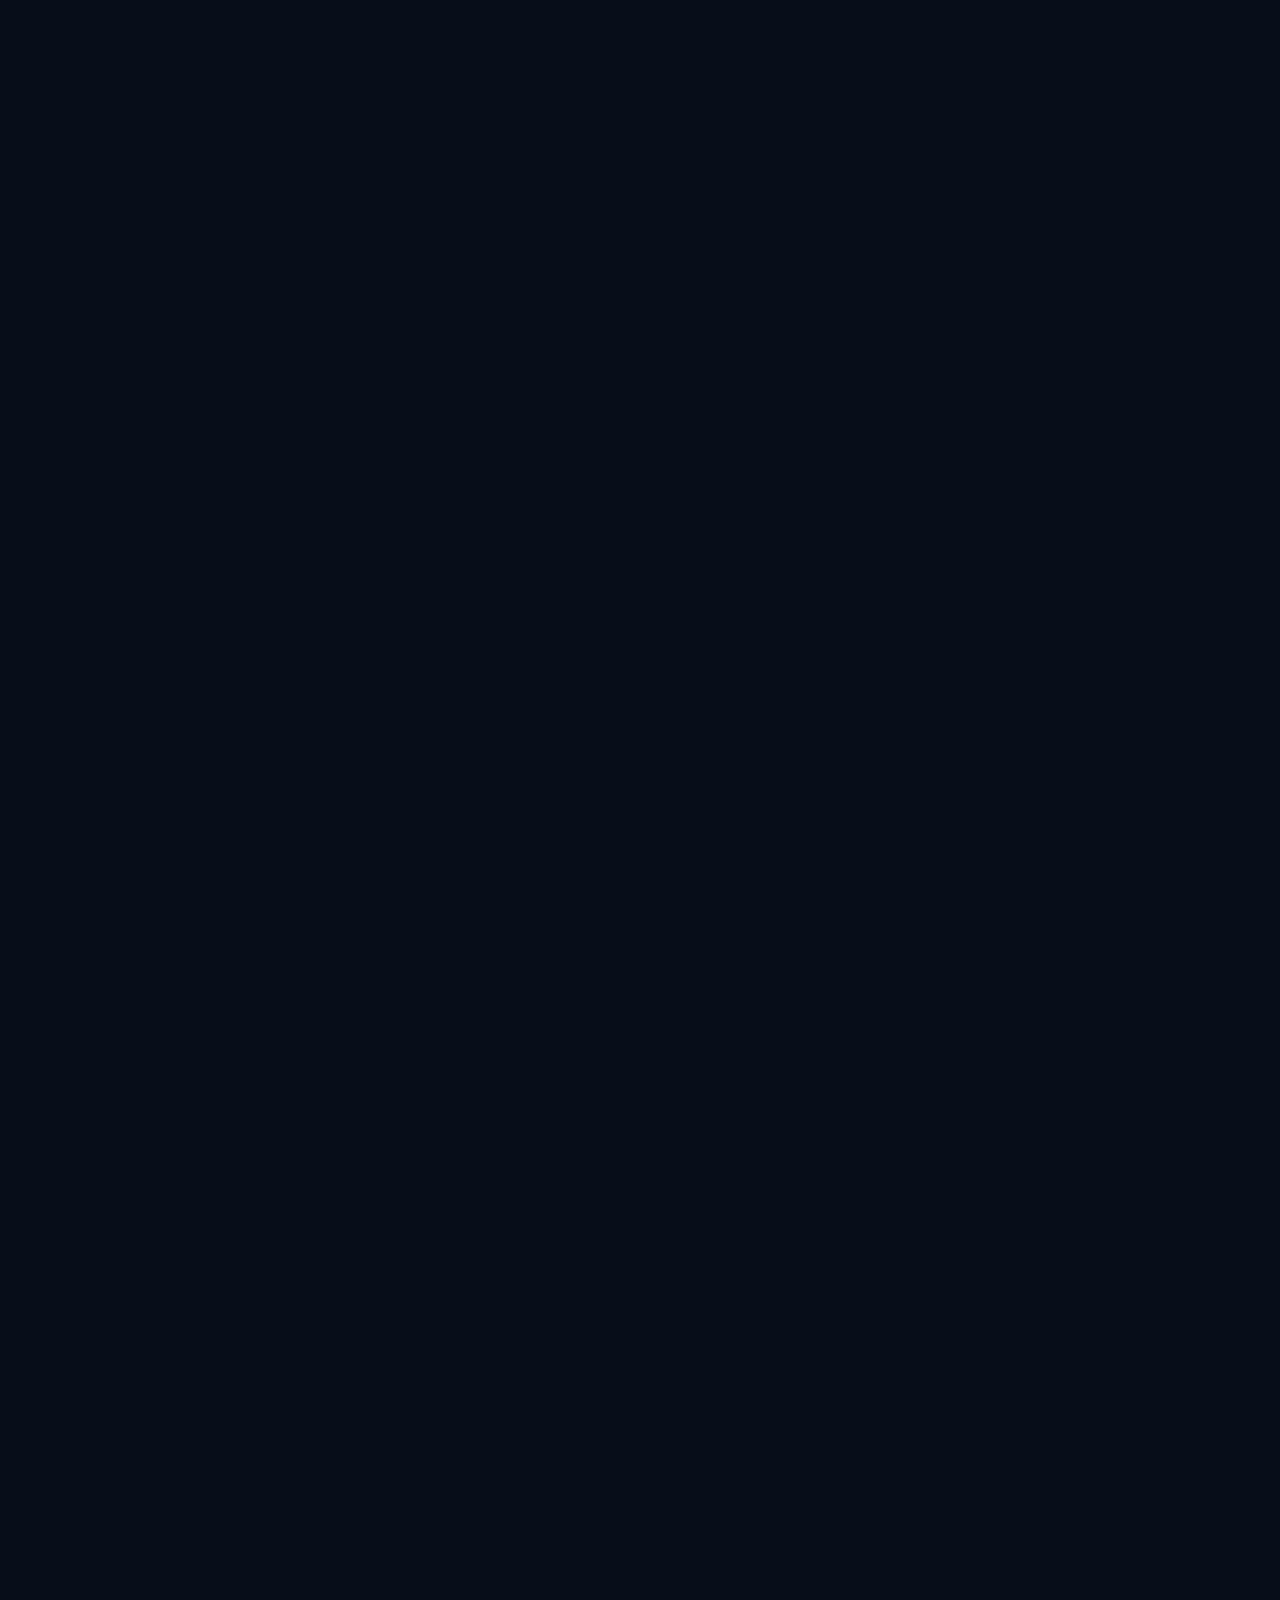
==== admin-dashboard.html @ ac792457 "Transform Analytix website to MVJCE Championship layout with blue tech theme" ====
<!DOCTYPE html>
<html lang="en">
<head>
  <meta charset="UTF-8">
  <meta name="viewport" content="width=device-width, initial-scale=1.0">
  <title>Admin Dashboard | Analytix Club</title>
  <link rel="stylesheet" href="css/style.css">
  <link rel="stylesheet" href="css/dashboard.css">
  <link rel="stylesheet" href="css/admin.css">
  <link rel="preconnect" href="https://fonts.googleapis.com">
  <link rel="preconnect" href="https://fonts.gstatic.com" crossorigin>
  <link href="https://fonts.googleapis.com/css2?family=Inter:wght@400;500;600;700;800;900&display=swap" rel="stylesheet">
  <style>body { visibility: hidden; }</style>
</head>
<body>

  <div class="dashboard-layout">
    <!-- Admin Sidebar -->
    <aside class="dashboard-sidebar">
      <div class="sidebar-header">
        <div class="brand-badge" style="width: 34px; height: 34px; font-size: 1rem;">A</div>
        <span class="brand-text">Analytix Admin</span>
      </div>

      <ul class="sidebar-nav">
        <li>
          <a class="sidebar-link active" data-tab="overview">
            <span>📊</span> Overview
          </a>
        </li>
        <li>
          <a class="sidebar-link" data-tab="events">
            <span>📅</span> Manage Events
          </a>
        </li>
        <li>
          <a class="sidebar-link" data-tab="hackathons">
            <span>🚀</span> Manage Hackathons
          </a>
        </li>
        <li>
          <a class="sidebar-link" data-tab="announcements">
            <span>📢</span> Announcements
          </a>
        </li>
        <li>
          <a class="sidebar-link" data-tab="members">
            <span>👥</span> Manage Members
          </a>
        </li>
        <li>
          <a class="sidebar-link" data-tab="registrations">
            <span>📋</span> Registrations
          </a>
        </li>
        <li>
          <a class="sidebar-link" data-tab="leaderboard">
            <span>🏆</span> Leaderboard
          </a>
        </li>
        <li>
          <a class="sidebar-link" data-tab="profile">
            <span>⚙️</span> Profile
          </a>
        </li>
        <li style="margin-top: auto;">
          <a onclick="Auth.logout()" class="sidebar-link" style="color: #ef4444;">
            <span>🚪</span> Logout
          </a>
        </li>
      </ul>

      <div class="sidebar-footer">
        <div class="sidebar-user">
          <div class="user-avatar user-avatar-img">A</div>
          <div class="user-info">
            <div class="user-name user-display-name">Admin Lead</div>
            <div class="user-role-badge">ADMINISTRATOR</div>
          </div>
        </div>
      </div>
    </aside>

    <!-- Main Dashboard Area -->
    <main class="dashboard-main">
      <!-- Topbar -->
      <header class="dashboard-topbar">
        <div class="topbar-left">
          <button class="topbar-toggle" id="sidebar-toggle" aria-label="Toggle Menu">☰</button>
          <h1 class="topbar-title" id="dashboard-title">Admin Overview</h1>
        </div>
        <div class="topbar-actions">
          <span class="admin-badge">Admin Mode</span>
          <a href="index.html" class="btn btn-secondary btn-sm" target="_blank">View Site ↗</a>
        </div>
      </header>

      <!-- Content Container -->
      <div class="dashboard-content">

        <!-- 1. OVERVIEW SECTION -->
        <section class="content-section active" id="section-overview">
          <div class="stats-grid">
            <div class="stat-card">
              <div class="stat-icon stat-icon-purple">👥</div>
              <div class="stat-details">
                <h4>Registered Members</h4>
                <div class="stat-number" id="stat-members">0</div>
              </div>
            </div>
            <div class="stat-card">
              <div class="stat-icon stat-icon-blue">📅</div>
              <div class="stat-details">
                <h4>Total Events</h4>
                <div class="stat-number" id="stat-events">0</div>
              </div>
            </div>
            <div class="stat-card">
              <div class="stat-icon stat-icon-amber">🚀</div>
              <div class="stat-details">
                <h4>Upcoming Hackathons</h4>
                <div class="stat-number" id="stat-hackathons">0</div>
              </div>
            </div>
            <div class="stat-card">
              <div class="stat-icon stat-icon-blue">📋</div>
              <div class="stat-details">
                <h4>Event Registrations</h4>
                <div class="stat-number" id="stat-registrations">0</div>
              </div>
            </div>
          </div>

          <div style="display: grid; grid-template-columns: 2fr 1fr; gap: 24px;">
            <!-- Recent Activities -->
            <div class="card-panel">
              <div class="panel-header">
                <h3 class="panel-title">Recent Club Activities</h3>
                <span class="skill-pill">Live Feed</span>
              </div>
              <div class="panel-body">
                <ul class="activity-list" id="recent-activity-list">
                  <li class="activity-item">Loading activities...</li>
                </ul>
              </div>
            </div>

            <!-- Quick Action Cards -->
            <div class="card-panel">
              <div class="panel-header">
                <h3 class="panel-title">Quick Actions</h3>
              </div>
              <div class="panel-body" style="display: flex; flex-direction: column; gap: 12px;">
                <button onclick="openAddEventModal()" class="btn btn-primary" style="width: 100%;">
                  + Add New Event
                </button>
                <button onclick="openAddHackathonModal()" class="btn btn-secondary" style="width: 100%;">
                  + Add Hackathon
                </button>
                <button onclick="openAddAnnouncementModal()" class="btn btn-outline" style="width: 100%;">
                  + Post Announcement
                </button>
              </div>
            </div>
          </div>
        </section>

        <!-- 2. MANAGE EVENTS SECTION -->
        <section class="content-section" id="section-events">
          <div class="card-panel">
            <div class="panel-header">
              <h3 class="panel-title">Club Events Management</h3>
              <button onclick="openAddEventModal()" class="btn btn-primary btn-sm">+ Add New Event</button>
            </div>
            <div class="table-responsive">
              <table class="data-table">
                <thead>
                  <tr>
                    <th>Event Details</th>
                    <th>Date & Time</th>
                    <th>Deadline</th>
                    <th>Status</th>
                    <th>Registrations</th>
                    <th>Actions</th>
                  </tr>
                </thead>
                <tbody id="events-table-body">
                  <tr><td colspan="6" class="text-center">Loading events...</td></tr>
                </tbody>
              </table>
            </div>
          </div>
        </section>

        <!-- 3. MANAGE HACKATHONS SECTION -->
        <section class="content-section" id="section-hackathons">
          <div class="card-panel">
            <div class="panel-header">
              <h3 class="panel-title">Hackathon Directory Management</h3>
              <button onclick="openAddHackathonModal()" class="btn btn-primary btn-sm">+ Add Hackathon</button>
            </div>
            <div class="table-responsive">
              <table class="data-table">
                <thead>
                  <tr>
                    <th>Hackathon</th>
                    <th>Mode</th>
                    <th>Starts</th>
                    <th>Deadline</th>
                    <th>Status</th>
                    <th>Actions</th>
                  </tr>
                </thead>
                <tbody id="hackathons-table-body">
                  <tr><td colspan="6" class="text-center">Loading hackathons...</td></tr>
                </tbody>
              </table>
            </div>
          </div>
        </section>

        <!-- 4. MANAGE ANNOUNCEMENTS SECTION -->
        <section class="content-section" id="section-announcements">
          <div class="card-panel">
            <div class="panel-header">
              <h3 class="panel-title">Official Announcements</h3>
              <button onclick="openAddAnnouncementModal()" class="btn btn-primary btn-sm">+ Post Announcement</button>
            </div>
            <div class="table-responsive">
              <table class="data-table">
                <thead>
                  <tr>
                    <th>Announcement</th>
                    <th>Category</th>
                    <th>Date Posted</th>
                    <th>Status</th>
                    <th>Actions</th>
                  </tr>
                </thead>
                <tbody id="announcements-table-body">
                  <tr><td colspan="5" class="text-center">Loading announcements...</td></tr>
                </tbody>
              </table>
            </div>
          </div>
        </section>

        <!-- 5. MANAGE MEMBERS SECTION -->
        <section class="content-section" id="section-members">
          <div class="card-panel">
            <div class="panel-header">
              <h3 class="panel-title">Club Members Directory</h3>
              <div class="filter-bar">
                <input type="text" id="member-search" class="search-input" placeholder="Search by name or email..." oninput="loadMembers()">
                <select id="member-team-filter" class="select-filter" onchange="loadMembers()">
                  <option value="All">All Teams</option>
                  <option value="Tech">Tech</option>
                  <option value="Design">Design</option>
                  <option value="MOC">MOC</option>
                  <option value="None">None</option>
                </select>
              </div>
            </div>
            <div class="table-responsive">
              <table class="data-table">
                <thead>
                  <tr>
                    <th>Member</th>
                    <th>Team</th>
                    <th>Points</th>
                    <th>System Role</th>
                    <th>Dept & Year</th>
                    <th>Actions</th>
                  </tr>
                </thead>
                <tbody id="members-table-body">
                  <tr><td colspan="6" class="text-center">Loading members...</td></tr>
                </tbody>
              </table>
            </div>
          </div>
        </section>

        <!-- 6. REGISTRATIONS SECTION -->
        <section class="content-section" id="section-registrations">
          <div class="card-panel">
            <div class="panel-header">
              <h3 class="panel-title">All Event Registrations</h3>
              <button onclick="loadRegistrations()" class="btn btn-secondary btn-sm">🔄 Refresh</button>
            </div>
            <div class="table-responsive">
              <table class="data-table">
                <thead>
                  <tr>
                    <th>Event</th>
                    <th>Applicant Member</th>
                    <th>Registration Date</th>
                    <th>Status</th>
                    <th>Action</th>
                  </tr>
                </thead>
                <tbody id="all-registrations-table-body">
                  <tr><td colspan="5" class="text-center">Loading registrations...</td></tr>
                </tbody>
              </table>
            </div>
          </div>
        </section>

        <!-- 7. LEADERBOARD SECTION -->
        <section class="content-section" id="section-leaderboard">
          <div class="card-panel">
            <div class="panel-header">
              <h3 class="panel-title">Club Leaderboard & Points Management</h3>
              <span class="skill-pill">Admins Award Points</span>
            </div>
            <div class="table-responsive">
              <table class="data-table">
                <thead>
                  <tr>
                    <th>Rank</th>
                    <th>Member</th>
                    <th>Team</th>
                    <th>Total Points</th>
                    <th>Activities</th>
                    <th>Action</th>
                  </tr>
                </thead>
                <tbody id="leaderboard-table-body">
                  <tr><td colspan="6" class="text-center">Loading leaderboard...</td></tr>
                </tbody>
              </table>
            </div>
          </div>
        </section>

        <!-- 8. ADMIN PROFILE SECTION -->
        <section class="content-section" id="section-profile">
          <div class="card-panel" style="max-width: 800px; margin: 0 auto;">
            <div class="panel-header">
              <h3 class="panel-title">Admin Account Profile</h3>
              <div class="profile-badges-row">
                <span class="admin-badge">ADMINISTRATOR</span>
                <span class="skill-pill" id="admin-badge-team">TEAM: TECH</span>
              </div>
            </div>

            <!-- Profile Header Strip with Avatar -->
            <div class="profile-header-strip">
              <div class="profile-avatar-circle" id="admin-avatar-circle">A</div>
              <div class="profile-details-strip">
                <h3 class="profile-name-text" id="admin-header-name">Admin Lead</h3>
                <div class="profile-email-text" id="admin-header-email">admin@analytixclub.edu</div>
                <div style="font-size: 0.8rem; color: #64748b;">
                  Full Administrator privileges active.
                </div>
              </div>
            </div>

            <div class="panel-body">
              <form id="admin-profile-form" onsubmit="handleAdminProfileSubmit(event)">
                <div class="form-row">
                  <div class="form-group">
                    <label class="form-label" for="admin-profile-name">Full Name *</label>
                    <input type="text" id="admin-profile-name" class="form-control" placeholder="Admin full name" required>
                  </div>
                  <div class="form-group">
                    <label class="form-label" for="admin-profile-email">Email (Account ID - Read Only)</label>
                    <input type="email" id="admin-profile-email" class="form-control" disabled>
                  </div>
                </div>

                <div class="form-row">
                  <div class="form-group">
                    <label class="form-label" for="admin-profile-phone">Phone Number</label>
                    <input type="tel" id="admin-profile-phone" class="form-control" placeholder="+91 98765 43210">
                  </div>
                  <div class="form-group">
                    <label class="form-label" for="admin-profile-dept">Department / Branch</label>
                    <input type="text" id="admin-profile-dept" class="form-control" placeholder="e.g. Computer Science & Eng.">
                  </div>
                </div>

                <div class="form-row">
                  <div class="form-group">
                    <label class="form-label" for="admin-profile-year">Year of Study</label>
                    <input type="text" id="admin-profile-year" class="form-control" placeholder="e.g. 4th Year">
                  </div>
                  <div class="form-group">
                    <label class="form-label" for="admin-profile-photo">Avatar / Profile Photo URL</label>
                    <input type="url" id="admin-profile-photo" class="form-control" placeholder="https://images.unsplash.com/...">
                  </div>
                </div>

                <div class="form-group">
                  <label class="form-label" for="admin-profile-skills">Technical & Leadership Skills</label>
                  <input type="text" id="admin-profile-skills" class="form-control" placeholder="e.g. Python, FastAPI, Cloud, Leadership">
                </div>

                <div class="form-group">
                  <label class="form-label" for="admin-profile-bio">Bio</label>
                  <textarea id="admin-profile-bio" class="form-control" rows="3" placeholder="Club lead coordinator bio..."></textarea>
                </div>

                <div style="margin-top: 10px;">
                  <button type="submit" class="btn btn-primary" style="padding: 12px 28px;">
                    Save Profile Changes
                  </button>
                </div>
              </form>
            </div>
          </div>
        </section>

      </div>
    </main>
  </div>

  <!-- MODAL: ADD / EDIT EVENT -->
  <div class="modal-overlay" id="event-modal">
    <div class="modal-card">
      <div class="modal-header">
        <h3 class="modal-title" id="event-modal-title">Add New Club Event</h3>
        <button class="modal-close" onclick="closeModal('event-modal')">&times;</button>
      </div>
      <form id="event-form" onsubmit="handleEventFormSubmit(event)">
        <div class="modal-body">
          <input type="hidden" id="event-id">
          <input type="hidden" id="event-poster-url">

          <div class="form-group">
            <label class="form-label">Event Name *</label>
            <input type="text" id="event-title" class="form-control" placeholder="e.g. PyData Workshop 2026" required>
          </div>

          <div class="form-group">
            <label class="form-label">Description *</label>
            <textarea id="event-description" class="form-control" rows="3" placeholder="Detailed outline of the event..." required></textarea>
          </div>

          <div class="form-row">
            <div class="form-group">
              <label class="form-label">Date & Time *</label>
              <input type="datetime-local" id="event-date" class="form-control" required>
            </div>
            <div class="form-group">
              <label class="form-label">Registration Deadline *</label>
              <input type="datetime-local" id="event-deadline" class="form-control" required>
            </div>
          </div>

          <div class="form-row">
            <div class="form-group">
              <label class="form-label">Venue *</label>
              <input type="text" id="event-venue" class="form-control" placeholder="e.g. Auditorium Hall B" required>
            </div>
            <div class="form-group">
              <label class="form-label">Publish Status</label>
              <select id="event-status" class="form-control">
                <option value="published">Published</option>
                <option value="draft">Save as Draft</option>
                <option value="completed">Completed</option>
                <option value="cancelled">Cancelled</option>
              </select>
            </div>
          </div>

          <div class="form-group">
            <label class="form-label">Event Instructions</label>
            <textarea id="event-instructions" class="form-control" rows="2" placeholder="e.g. Bring your laptop, install Python..."></textarea>
          </div>

          <div class="form-group">
            <label class="form-label">Upload Event Poster (Stored in Supabase Storage)</label>
            <input type="file" id="event-poster-file" class="form-control" accept="image/*">
            <img id="event-poster-preview" style="max-height: 120px; border-radius: 6px; margin-top: 8px; display: none;" alt="Preview">
          </div>
        </div>
        <div class="modal-footer">
          <button type="button" class="btn btn-secondary" onclick="closeModal('event-modal')">Cancel</button>
          <button type="submit" class="btn btn-primary">Save Event</button>
        </div>
      </form>
    </div>
  </div>

  <!-- MODAL: ADD / EDIT HACKATHON -->
  <div class="modal-overlay" id="hackathon-modal">
    <div class="modal-card">
      <div class="modal-header">
        <h3 class="modal-title" id="hackathon-modal-title">Add Hackathon</h3>
        <button class="modal-close" onclick="closeModal('hackathon-modal')">&times;</button>
      </div>
      <form id="hackathon-form" onsubmit="handleHackathonFormSubmit(event)">
        <div class="modal-body">
          <input type="hidden" id="hackathon-id">
          <input type="hidden" id="hackathon-poster-url">

          <div class="form-row">
            <div class="form-group">
              <label class="form-label">Hackathon Name *</label>
              <input type="text" id="hackathon-title" class="form-control" placeholder="e.g. Smart City Hack 2026" required>
            </div>
            <div class="form-group">
              <label class="form-label">Organizer / Company *</label>
              <input type="text" id="hackathon-organizer" class="form-control" placeholder="e.g. Google / Analytix" required>
            </div>
          </div>

          <div class="form-group">
            <label class="form-label">Description *</label>
            <textarea id="hackathon-description" class="form-control" rows="2" required></textarea>
          </div>

          <div class="form-row">
            <div class="form-group">
              <label class="form-label">Start Date *</label>
              <input type="date" id="hackathon-start-date" class="form-control" required>
            </div>
            <div class="form-group">
              <label class="form-label">Registration Deadline *</label>
              <input type="date" id="hackathon-deadline" class="form-control" required>
            </div>
          </div>

          <div class="form-row">
            <div class="form-group">
              <label class="form-label">Mode</label>
              <select id="hackathon-mode" class="form-control">
                <option value="online">Online</option>
                <option value="offline">Offline</option>
                <option value="hybrid">Hybrid</option>
              </select>
            </div>
            <div class="form-group">
              <label class="form-label">Location / City *</label>
              <input type="text" id="hackathon-location" class="form-control" placeholder="e.g. Main Auditorium / Virtual" required>
            </div>
          </div>

          <div class="form-row">
            <div class="form-group">
              <label class="form-label">Official Registration Link</label>
              <input type="url" id="hackathon-link" class="form-control" placeholder="https://hackathon.org/register">
            </div>
            <div class="form-group">
              <label class="form-label">Status</label>
              <select id="hackathon-status" class="form-control">
                <option value="published">Published</option>
                <option value="draft">Draft</option>
                <option value="completed">Completed</option>
              </select>
            </div>
          </div>

          <div class="form-row">
            <div class="form-group">
              <label class="form-label">Eligibility</label>
              <input type="text" id="hackathon-eligibility" class="form-control" value="All college students">
            </div>
            <div class="form-group">
              <label class="form-label">Required Skills</label>
              <input type="text" id="hackathon-skills" class="form-control" placeholder="e.g. Python, AI, React">
            </div>
          </div>

          <div class="form-group">
            <label class="form-label">Poster Image (Upload)</label>
            <input type="file" id="hackathon-poster-file" class="form-control" accept="image/*">
          </div>
        </div>
        <div class="modal-footer">
          <button type="button" class="btn btn-secondary" onclick="closeModal('hackathon-modal')">Cancel</button>
          <button type="submit" class="btn btn-primary">Save Hackathon</button>
        </div>
      </form>
    </div>
  </div>

  <!-- MODAL: ADD / EDIT ANNOUNCEMENT -->
  <div class="modal-overlay" id="announcement-modal">
    <div class="modal-card">
      <div class="modal-header">
        <h3 class="modal-title" id="announcement-modal-title">Create Announcement</h3>
        <button class="modal-close" onclick="closeModal('announcement-modal')">&times;</button>
      </div>
      <form id="announcement-form" onsubmit="handleAnnouncementFormSubmit(event)">
        <div class="modal-body">
          <input type="hidden" id="announcement-id">

          <div class="form-group">
            <label class="form-label">Title *</label>
            <input type="text" id="announcement-title" class="form-control" placeholder="e.g. Orientation Session Date" required>
          </div>

          <div class="form-group">
            <label class="form-label">Description / Notice Details *</label>
            <textarea id="announcement-description" class="form-control" rows="3" required></textarea>
          </div>

          <div class="form-row">
            <div class="form-group">
              <label class="form-label">Category</label>
              <select id="announcement-category" class="form-control">
                <option value="General">General</option>
                <option value="Notice">Notice</option>
                <option value="Urgent">Urgent</option>
                <option value="Opportunity">Opportunity</option>
                <option value="Event">Event</option>
              </select>
            </div>
            <div class="form-group">
              <label class="form-label">Status</label>
              <select id="announcement-status" class="form-control">
                <option value="published">Published</option>
                <option value="draft">Draft</option>
                <option value="archived">Archived</option>
              </select>
            </div>
          </div>

          <div class="form-group">
            <label class="form-label">Announcement Image / Poster (Optional)</label>
            <input type="file" id="announcement-image-file" class="form-control" accept="image/*">
          </div>
        </div>
        <div class="modal-footer">
          <button type="button" class="btn btn-secondary" onclick="closeModal('announcement-modal')">Cancel</button>
          <button type="submit" class="btn btn-primary">Publish Announcement</button>
        </div>
      </form>
    </div>
  </div>

  <!-- MODAL: AWARD POINTS -->
  <div class="modal-overlay" id="award-modal">
    <div class="modal-card" style="max-width: 480px;">
      <div class="modal-header">
        <h3 class="modal-title">⭐ Award Club Points</h3>
        <button class="modal-close" onclick="closeModal('award-modal')">&times;</button>
      </div>
      <form id="award-form" onsubmit="handleAwardPointsSubmit(event)">
        <div class="modal-body">
          <input type="hidden" id="award-member-id">
          <p style="margin-bottom: 16px; font-size: 0.95rem;">
            Awarding points to: <strong id="award-member-name" style="color: var(--primary);"></strong>
          </p>

          <div class="form-group">
            <label class="form-label">Points to Award</label>
            <input type="number" id="award-points-input" class="form-control" min="5" max="500" value="25" required>
          </div>

          <div class="form-group">
            <label class="form-label">Activity Description</label>
            <textarea id="award-desc-input" class="form-control" rows="2" placeholder="e.g. Conducted Python workshop / Built club poster" required></textarea>
          </div>
        </div>
        <div class="modal-footer">
          <button type="button" class="btn btn-secondary" onclick="closeModal('award-modal')">Cancel</button>
          <button type="submit" class="btn btn-primary">Award Points</button>
        </div>
      </form>
    </div>
  </div>

  <!-- MODAL: VIEW EVENT REGISTRATIONS -->
  <div class="modal-overlay" id="event-registrations-modal">
    <div class="modal-card" style="max-width: 750px;">
      <div class="modal-header">
        <h3 class="modal-title" id="event-registrations-title">Event Registrations</h3>
        <button class="modal-close" onclick="closeModal('event-registrations-modal')">&times;</button>
      </div>
      <div class="modal-body">
        <div class="table-responsive">
          <table class="data-table">
            <thead>
              <tr>
                <th>#</th>
                <th>Member</th>
                <th>Email</th>
                <th>Registered At</th>
                <th>Status</th>
              </tr>
            </thead>
            <tbody id="event-registrations-list">
              <tr><td colspan="5" class="text-center">Loading...</td></tr>
            </tbody>
          </table>
        </div>
      </div>
      <div class="modal-footer">
        <button type="button" class="btn btn-secondary" onclick="closeModal('event-registrations-modal')">Close</button>
      </div>
    </div>
  </div>

  <script src="js/api.js"></script>
  <script src="js/auth.js"></script>
  <script src="js/admin.js"></script>
</body>
</html>
---- css/style.css ----
/**
 * ANALYTIX CLUB - CORE DESIGN SYSTEM & STYLESHEET
 * Replicating MVJCE Championship visual layout with Analytix Brand & Theme Tokens
 * Theme: Midnight Navy (#080D1A) + Electric Blue (#1769FF) + White (#FFFFFF)
 * Strict Requirement: Absolutely NO green/teal, no galaxy/neon excess.
 */

:root {
  /* Core Theme Tokens */
  --bg: #080D1A;
  --bg-secondary: #111C32;
  --surface: #111C32;
  --surface-card: #1D2B45;
  --surface-raised: #243653;
  --line: rgba(255, 255, 255, 0.10);
  --border: rgba(255, 255, 255, 0.10);

  --accent: #1769FF;
  --accent-secondary: #55A0FF;
  --accent-soft: rgba(23, 105, 255, 0.12);
  --accent-soft-solid: #DCE9FF;
  --accent-hover: #1054d4;
  --accent-glow: rgba(23, 105, 255, 0.40);

  --text: #FFFFFF;
  --text-primary: #FFFFFF;
  --text-secondary: #AAB8CE;
  --muted: #8998B2;

  --button-bg: #1769FF;
  --button-text: #FFFFFF;

  /* Semantic status tokens (Blue / Navy / Neutral, NO GREEN) */
  --status-active: #1769FF;
  --status-approved-bg: rgba(23, 105, 255, 0.18);
  --status-approved-text: #55A0FF;
  --status-pending-bg: rgba(85, 160, 255, 0.15);
  --status-pending-text: #DCE9FF;
  --status-error-bg: rgba(239, 68, 68, 0.15);
  --status-error-text: #F87171;

  /* Typography */
  --font-sans: 'Inter', -apple-system, BlinkMacSystemFont, "Segoe UI", Roboto, "Helvetica Neue", Arial, sans-serif;
  --font-mono: 'JetBrains Mono', ui-monospace, SFMono-Regular, Menlo, Monaco, Consolas, monospace;

  /* Radii */
  --radius-xs: 4px;
  --radius-sm: 8px;
  --radius-md: 14px;
  --radius-lg: 20px;
  --radius-xl: 22px;
  --radius-2xl: 26px;
  --radius-3xl: 28px;
  --radius-full: 9999px;

  /* Shadows */
  --shadow-subtle: 0 4px 16px rgba(0, 0, 0, 0.25);
  --shadow-card: 0 10px 32px rgba(4, 7, 15, 0.45);
  --shadow-popover: 0 14px 36px rgba(0, 0, 0, 0.65);
  --shadow-hero: 0 20px 60px -15px rgba(4, 7, 15, 0.85);
  --shadow-glow: 0 0 25px rgba(23, 105, 255, 0.32);

  /* Transitions */
  --transition-fast: 0.15s cubic-bezier(0, 0, 0.2, 1);
  --transition-normal: 0.25s cubic-bezier(0, 0, 0.2, 1);
  --transition-slow: 0.4s cubic-bezier(0.16, 1, 0.3, 1);
}

/* Base Reset & Defaults */
*, *::before, *::after {
  box-sizing: border-box;
  margin: 0;
  padding: 0;
}

html {
  font-family: var(--font-sans);
  background-color: var(--bg);
  color: var(--text);
  scroll-behavior: smooth;
  -webkit-font-smoothing: antialiased;
  -moz-osx-font-smoothing: grayscale;
}

body {
  min-height: 100vh;
  background-color: var(--bg);
  color: var(--text);
  line-height: 1.5;
  overflow-x: hidden;
  position: relative;
}

a {
  color: inherit;
  text-decoration: none;
}

button {
  font-family: inherit;
  background: none;
  border: none;
  cursor: pointer;
}

img, svg {
  display: block;
  max-width: 100%;
}

/* Layout Containers */
.container {
  width: 100%;
  max-width: 1088px;
  margin-left: auto;
  margin-right: auto;
  padding-left: 16px;
  padding-right: 16px;
}

@media (min-width: 640px) {
  .container {
    padding-left: 24px;
    padding-right: 24px;
  }
}

.content-max-w {
  max-width: 760px;
  margin-left: auto;
  margin-right: auto;
}

/* Header & Navigation (Exact MVJCE Sticky Pill) */
.header-wrapper {
  position: sticky;
  top: 0;
  z-index: 50;
  padding: 12px 12px 0 12px;
}

@media (min-width: 640px) {
  .header-wrapper {
    padding: 12px 20px 0 20px;
  }
}

.header-container {
  position: relative;
  margin-left: auto;
  margin-right: auto;
  width: 100%;
  max-width: 760px;
}

.header-pill {
  display: flex;
  height: 68px;
  align-items: center;
  justify-content: space-between;
  border-radius: var(--radius-xl);
  border: 1px solid var(--line);
  background-color: rgba(17, 28, 50, 0.92);
  padding-left: 16px;
  padding-right: 16px;
  box-shadow: 0 10px 32px rgba(4, 7, 15, 0.35);
  backdrop-filter: blur(16px);
  -webkit-backdrop-filter: blur(16px);
  transition: border-color var(--transition-fast);
}

@media (min-width: 640px) {
  .header-pill {
    height: 76px;
    padding-left: 20px;
    padding-right: 20px;
  }
}

.brand-link {
  display: flex;
  height: 100%;
  align-items: center;
  gap: 12px;
  min-width: 0;
}

.brand-logo-img {
  height: 44px;
  width: auto;
  object-fit: contain;
}

@media (min-width: 640px) {
  .brand-logo-img {
    height: 52px;
  }
}

.header-right {
  display: flex;
  align-items: center;
  gap: 12px;
}

/* Header quick auth desktop buttons */
.header-auth-pills {
  display: none;
  align-items: center;
  gap: 8px;
}

@media (min-width: 640px) {
  .header-auth-pills {
    display: flex;
  }
}

.nav-toggle-btn {
  display: flex;
  width: 40px;
  height: 40px;
  flex-shrink: 0;
  align-items: center;
  justify-content: center;
  border-radius: var(--radius-full);
  color: var(--text);
  transition: background-color var(--transition-fast), transform var(--transition-fast);
}

.nav-toggle-btn:hover {
  background-color: var(--surface-raised);
}

.nav-toggle-btn:focus-visible {
  outline: none;
  box-shadow: 0 0 0 2px var(--accent);
}

.nav-toggle-icon {
  display: flex;
  align-items: center;
  justify-content: center;
  transition: transform 0.3s cubic-bezier(0.34, 1.56, 0.64, 1);
}

.nav-toggle-btn.active .nav-toggle-icon {
  transform: rotate(90deg);
}

/* Floating Navigation Dropdown (Exact MVJCE Spec) */
.nav-dropdown {
  position: absolute;
  right: 0;
  top: calc(100% + 8px);
  z-index: 60;
  width: min(260px, calc(100vw - 24px));
  overflow: hidden;
  border-radius: var(--radius-lg);
  border: 1px solid var(--line);
  background-color: var(--surface);
  padding: 8px;
  box-shadow: var(--shadow-popover);
  transform-origin: top right;
  opacity: 0;
  transform: translateY(-8px) scale(0.96);
  pointer-events: none;
  transition: opacity 0.18s cubic-bezier(0.22, 1, 0.36, 1), transform 0.18s cubic-bezier(0.22, 1, 0.36, 1);
}

.nav-dropdown.open {
  opacity: 1;
  transform: translateY(0) scale(1);
  pointer-events: auto;
}

.nav-dropdown-item {
  display: flex;
  align-items: center;
  gap: 10px;
  padding: 10px 14px;
  border-radius: var(--radius-md);
  font-size: 13px;
  font-weight: 600;
  color: var(--text-secondary);
  transition: background-color var(--transition-fast), color var(--transition-fast), transform var(--transition-fast);
}

.nav-dropdown-item:hover {
  background-color: var(--surface-raised);
  color: var(--text);
  transform: translateX(2px);
}

.nav-dropdown-item.active {
  background-color: var(--accent-soft);
  color: var(--accent-secondary);
  font-weight: 700;
}

.nav-dropdown-divider {
  height: 1px;
  background-color: var(--line);
  margin: 6px 0;
}

/* Hero Section (Exact MVJCE Banner Composition) */
.hero-wrapper {
  position: relative;
  width: 100%;
  max-width: 760px;
  margin: 0 auto;
}

.hero-card {
  position: relative;
  isolation: isolate;
  display: flex;
  min-height: 460px;
  width: 100%;
  flex-direction: column;
  align-items: center;
  justify-content: center;
  overflow: hidden;
  border-radius: var(--radius-3xl);
  border: 1px solid rgba(23, 105, 255, 0.25);
  padding: 48px 20px;
  text-align: center;
  color: #FFFFFF;
  background: radial-gradient(ellipse 70% 60% at 50% 45%, rgba(23, 105, 255, 0.28) 0%, rgba(17, 28, 50, 0.95) 75%, #080D1A 100%);
  box-shadow: var(--shadow-hero);
  transition: all 0.5s ease-out;
}

@media (min-width: 640px) {
  .hero-card {
    min-height: 520px;
    padding: 64px 48px;
    border-radius: var(--radius-3xl);
  }
}

.hero-card:hover {
  transform: translateY(-4px);
  border-color: rgba(85, 160, 255, 0.45);
  box-shadow: 0 24px 70px -10px rgba(23, 105, 255, 0.35);
}

.hero-card:active {
  transform: translateY(0) scale(0.995);
}

/* Background Subtle Grid */
.hero-grid-pattern {
  position: absolute;
  inset: 0;
  pointer-events: none;
  opacity: 0.65;
  background-image: 
    linear-gradient(to right, rgba(85, 160, 255, 0.04) 1px, transparent 1px),
    linear-gradient(to bottom, rgba(85, 160, 255, 0.04) 1px, transparent 1px);
  background-size: 32px 32px;
}

.hero-radial-shade {
  position: absolute;
  inset: 0;
  pointer-events: none;
  background: radial-gradient(ellipse at center, transparent 30%, rgba(8, 13, 26, 0.45) 100%);
}

/* Decorative Watermark SVGs in Corners */
.hero-watermark-top {
  position: absolute;
  top: -24px;
  left: -24px;
  z-index: 1;
  width: 190px;
  opacity: 0.35;
  pointer-events: none;
  transition: all 0.7s ease-out;
}

@media (min-width: 640px) {
  .hero-watermark-top {
    top: -36px;
    left: -36px;
    width: 240px;
  }
}

.hero-card:hover .hero-watermark-top {
  transform: rotate(6deg) scale(1.05);
  opacity: 0.55;
}

.hero-watermark-bottom {
  position: absolute;
  bottom: -60px;
  right: -60px;
  z-index: 1;
  width: 260px;
  opacity: 0.35;
  pointer-events: none;
  transition: all 0.7s ease-out;
}

@media (min-width: 640px) {
  .hero-watermark-bottom {
    bottom: -90px;
    right: -90px;
    width: 340px;
  }
}

.hero-card:hover .hero-watermark-bottom {
  transform: rotate(-6deg) scale(1.05);
  opacity: 0.55;
}

.hero-content {
  position: relative;
  z-index: 20;
  margin: 0 auto;
  display: flex;
  width: 100%;
  max-width: 640px;
  flex-direction: column;
  align-items: center;
  text-align: center;
}

.hero-eyebrow {
  margin-bottom: 24px;
  user-select: none;
  font-size: 11px;
  font-weight: 700;
  text-transform: uppercase;
  letter-spacing: 0.28em;
  color: var(--accent-secondary);
}

@media (min-width: 640px) {
  .hero-eyebrow {
    font-size: 13px;
    letter-spacing: 0.32em;
    margin-bottom: 28px;
  }
}

.hero-title {
  width: 100%;
  font-size: clamp(2rem, 6.1vw, 4.25rem);
  font-weight: 900;
  text-transform: uppercase;
  line-height: 1.04;
  letter-spacing: -0.045em;
  color: #FFFFFF;
}

.hero-title .title-white {
  display: block;
  white-space: nowrap;
}

.subtitle-gradient {
  display: block;
  background: linear-gradient(180deg, #FFFFFF 0%, #AAB8CE 60%, #55A0FF 100%);
  -webkit-background-clip: text;
  -webkit-text-fill-color: transparent;
}

.hero-cta-group {
  position: relative;
  z-index: 10;
  margin-top: 36px;
}

.btn-halo-glow {
  position: absolute;
  inset: -6px;
  border-radius: var(--radius-full);
  background: radial-gradient(circle, var(--accent) 0%, transparent 70%);
  opacity: 0.35;
  filter: blur(14px);
  pointer-events: none;
  transition: all 0.3s ease-out;
}

.hero-card:hover .btn-halo-glow {
  transform: scale(1.25);
  opacity: 0.8;
}

.btn-primary-pill {
  position: relative;
  display: inline-flex;
  min-height: 48px;
  align-items: center;
  gap: 12px;
  border-radius: var(--radius-full);
  border: 1px solid rgba(85, 160, 255, 0.40);
  background-color: rgba(17, 28, 50, 0.95);
  padding: 12px 28px;
  font-size: 14px;
  font-weight: 600;
  color: #FFFFFF;
  box-shadow: 0 8px 24px rgba(0, 0, 0, 0.4);
  transition: all 0.3s ease-out;
}

.btn-primary-pill:hover {
  transform: translateY(-2px);
  border-color: var(--accent-secondary);
  background-color: var(--surface-card);
  box-shadow: 0 0 25px rgba(23, 105, 255, 0.35);
}

.btn-primary-pill:active {
  transform: translateY(0) scale(0.97);
}

.btn-primary-pill:focus-visible {
  outline: none;
  box-shadow: 0 0 0 2px var(--accent-secondary), 0 0 0 4px var(--bg);
}

/* "Up Next" / Pulse Bar */
.hero-ticker {
  margin-top: 20px;
  display: flex;
  max-width: 100%;
  flex-wrap: wrap;
  align-items: center;
  justify-content: center;
  gap: 8px 12px;
  font-size: 11px;
  font-weight: 600;
  letter-spacing: 0.02em;
  color: rgba(255, 255, 255, 0.70);
}

@media (min-width: 640px) {
  .hero-ticker {
    font-size: 12px;
  }
}

.ticker-tag {
  font-weight: 800;
  text-transform: uppercase;
  letter-spacing: 0.16em;
  color: var(--accent-secondary);
}

.ticker-link {
  display: inline-flex;
  align-items: center;
  gap: 6px;
  color: var(--text-secondary);
  transition: color var(--transition-fast);
}

.ticker-link:hover {
  color: #FFFFFF;
}

.ticker-dot {
  color: rgba(85, 160, 255, 0.45);
}

/* Club Pulse & Stats Strip (matching reference component card) */
.pulse-card {
  border-radius: var(--radius-xl);
  border: 1px solid var(--line);
  background-color: var(--surface);
  box-shadow: var(--shadow-card);
  padding: 24px;
  margin-top: 20px;
  transition: border-color var(--transition-fast);
}

.pulse-header {
  display: flex;
  align-items: center;
  justify-content: space-between;
  margin-bottom: 16px;
}

.pulse-title {
  font-weight: 700;
  color: #FFFFFF;
  font-size: 15px;
  display: flex;
  align-items: center;
  gap: 8px;
}

.pulse-badge {
  display: inline-flex;
  align-items: center;
  padding: 4px 10px;
  border-radius: var(--radius-full);
  font-size: 11px;
  font-weight: 700;
  text-transform: uppercase;
  letter-spacing: 0.06em;
  background-color: var(--status-approved-bg);
  color: var(--status-approved-text);
  border: 1px solid rgba(85, 160, 255, 0.25);
}

.pulse-desc {
  color: var(--text-secondary);
  font-size: 13.5px;
  line-height: 1.6;
  margin-bottom: 20px;
}

.stat-grid {
  display: grid;
  grid-template-columns: repeat(4, 1fr);
  gap: 12px;
  border-top: 1px solid var(--line);
  padding-top: 18px;
}

@media (max-width: 540px) {
  .stat-grid {
    grid-template-columns: repeat(2, 1fr);
    gap: 16px;
  }
}

.stat-box {
  text-align: center;
}

.stat-num {
  display: block;
  font-size: 24px;
  font-weight: 900;
  color: #FFFFFF;
  line-height: 1.1;
  font-variant-numeric: tabular-nums;
}

.stat-label {
  font-size: 11px;
  font-weight: 600;
  color: var(--muted);
  text-transform: uppercase;
  letter-spacing: 0.06em;
  margin-top: 4px;
}

/* Sections & Typography */
.section-block {
  width: 100%;
  max-width: 760px;
  margin: 32px auto 0 auto;
}

.section-head {
  margin-bottom: 16px;
  text-align: left;
}

.section-tagline {
  display: inline-block;
  font-size: 11px;
  font-weight: 800;
  text-transform: uppercase;
  letter-spacing: 0.18em;
  color: var(--accent-secondary);
  margin-bottom: 4px;
}

.section-heading {
  font-size: 22px;
  font-weight: 800;
  letter-spacing: -0.03em;
  color: #FFFFFF;
}

@media (min-width: 640px) {
  .section-heading {
    font-size: 26px;
  }
}

.section-subtext {
  font-size: 13.5px;
  color: var(--text-secondary);
  margin-top: 4px;
  line-height: 1.6;
}

/* Overall Merit Leaderboard (Exact MVJCE Table Spec) */
.leaderboard-table-card {
  overflow: hidden;
  border-radius: var(--radius-xl);
  border: 1px solid var(--line);
  background-color: var(--surface);
  box-shadow: 0 8px 26px rgba(4, 7, 15, 0.45);
}

.leaderboard-card-header {
  padding: 16px 20px 12px 20px;
  border-bottom: 1px solid var(--line);
  display: flex;
  align-items: center;
  justify-content: space-between;
}

.leaderboard-card-title {
  font-size: 12px;
  font-weight: 800;
  text-transform: uppercase;
  letter-spacing: 0.18em;
  color: #FFFFFF;
}

.leaderboard-columns-header {
  display: grid;
  grid-template-columns: 44px minmax(0, 1fr) 90px;
  border-bottom: 1px solid var(--line);
  background-color: var(--surface-raised);
  padding: 10px 16px;
  font-size: 10px;
  font-weight: 800;
  text-transform: uppercase;
  letter-spacing: 0.12em;
  color: var(--muted);
}

@media (min-width: 640px) {
  .leaderboard-columns-header {
    padding: 10px 20px;
    grid-template-columns: 48px minmax(0, 1fr) 100px;
  }
}

.leaderboard-row {
  display: grid;
  min-height: 52px;
  grid-template-columns: 44px minmax(0, 1fr) 90px;
  align-items: center;
  border-bottom: 1px solid var(--line);
  padding: 10px 16px;
  transition: background-color var(--transition-fast);
}

@media (min-width: 640px) {
  .leaderboard-row {
    padding: 10px 20px;
    grid-template-columns: 48px minmax(0, 1fr) 100px;
  }
}

.leaderboard-row:last-child {
  border-bottom: none;
}

.leaderboard-row:hover {
  background-color: rgba(36, 54, 83, 0.45);
}

.leaderboard-rank {
  display: flex;
  align-items: center;
  justify-content: center;
  width: 28px;
  height: 28px;
  border-radius: var(--radius-sm);
  font-size: 12px;
  font-weight: 800;
  color: var(--text-secondary);
}

.leaderboard-rank.top-1 {
  background: linear-gradient(135deg, #1769FF, #55A0FF);
  color: #FFFFFF;
  box-shadow: 0 2px 8px rgba(23, 105, 255, 0.4);
}

.leaderboard-rank.top-2 {
  background-color: rgba(85, 160, 255, 0.25);
  color: #FFFFFF;
}

.leaderboard-rank.top-3 {
  background-color: rgba(85, 160, 255, 0.15);
  color: var(--text-secondary);
}

.leaderboard-user-info {
  display: flex;
  align-items: center;
  gap: 12px;
  min-width: 0;
}

.leaderboard-avatar {
  width: 32px;
  height: 32px;
  border-radius: var(--radius-full);
  object-fit: cover;
  border: 1px solid var(--line);
}

.leaderboard-names {
  display: flex;
  flex-direction: column;
  min-width: 0;
}

.leaderboard-member-name {
  font-size: 13px;
  font-weight: 700;
  color: #FFFFFF;
  white-space: nowrap;
  overflow: hidden;
  text-overflow: ellipsis;
}

.leaderboard-member-dept {
  font-size: 11px;
  color: var(--muted);
  white-space: nowrap;
  overflow: hidden;
  text-overflow: ellipsis;
}

.leaderboard-points {
  text-align: right;
  font-size: 13px;
  font-weight: 800;
  font-variant-numeric: tabular-nums;
  color: #FFFFFF;
}

.leaderboard-points span {
  color: var(--accent-secondary);
  font-size: 11px;
  margin-left: 2px;
}

/* Three Pillars / Teams Section */
.teams-grid {
  display: grid;
  grid-template-columns: 1fr;
  gap: 16px;
}

@media (min-width: 700px) {
  .teams-grid {
    grid-template-columns: repeat(3, 1fr);
  }
}

.team-card {
  border-radius: var(--radius-xl);
  border: 1px solid var(--line);
  background-color: var(--surface);
  padding: 24px 20px;
  box-shadow: var(--shadow-card);
  display: flex;
  flex-direction: column;
  transition: transform var(--transition-normal), border-color var(--transition-normal), box-shadow var(--transition-normal);
}

.team-card:hover {
  transform: translateY(-4px);
  border-color: rgba(85, 160, 255, 0.40);
  box-shadow: 0 16px 36px rgba(4, 7, 15, 0.55);
}

.team-icon-badge {
  display: flex;
  align-items: center;
  justify-content: center;
  width: 44px;
  height: 44px;
  border-radius: var(--radius-md);
  background: rgba(23, 105, 255, 0.15);
  color: var(--accent-secondary);
  font-size: 20px;
  margin-bottom: 16px;
  border: 1px solid rgba(85, 160, 255, 0.2);
}

.team-name {
  font-size: 17px;
  font-weight: 800;
  color: #FFFFFF;
  margin-bottom: 8px;
}

.team-desc {
  font-size: 13px;
  color: var(--text-secondary);
  line-height: 1.6;
  margin-bottom: 16px;
  flex-grow: 1;
}

.team-skills-row {
  display: flex;
  flex-wrap: wrap;
  gap: 6px;
}

.skill-tag {
  display: inline-block;
  padding: 3px 8px;
  border-radius: var(--radius-full);
  background-color: var(--surface-card);
  border: 1px solid var(--line);
  font-size: 10.5px;
  font-weight: 600;
  color: var(--accent-soft-solid);
}

/* Event & Hackathon Cards (MVJCE Sports Card Layout) */
.cards-grid-2 {
  display: grid;
  grid-template-columns: 1fr;
  gap: 16px;
}

@media (min-width: 640px) {
  .cards-grid-2 {
    grid-template-columns: repeat(2, 1fr);
  }
}

.event-item-card {
  display: flex;
  flex-direction: column;
  border-radius: var(--radius-xl);
  border: 1px solid var(--line);
  background-color: var(--surface);
  overflow: hidden;
  box-shadow: var(--shadow-card);
  transition: transform var(--transition-normal), border-color var(--transition-normal), box-shadow var(--transition-normal);
}

.event-item-card:hover {
  transform: translateY(-4px);
  border-color: rgba(85, 160, 255, 0.35);
  box-shadow: 0 16px 36px rgba(4, 7, 15, 0.55);
}

.event-item-thumb {
  position: relative;
  width: 100%;
  height: 180px;
  overflow: hidden;
  background-color: var(--surface-card);
}

.event-item-img {
  width: 100%;
  height: 100%;
  object-fit: cover;
  transition: transform 0.6s ease;
}

.event-item-card:hover .event-item-img {
  transform: scale(1.05);
}

.event-item-badge {
  position: absolute;
  top: 12px;
  right: 12px;
  padding: 4px 10px;
  border-radius: var(--radius-full);
  font-size: 10.5px;
  font-weight: 700;
  text-transform: uppercase;
  letter-spacing: 0.05em;
  background-color: rgba(8, 13, 26, 0.85);
  color: var(--accent-secondary);
  border: 1px solid rgba(85, 160, 255, 0.3);
  backdrop-filter: blur(8px);
}

.event-item-body {
  padding: 20px;
  display: flex;
  flex-direction: column;
  flex-grow: 1;
}

.event-item-meta {
  display: flex;
  align-items: center;
  gap: 12px;
  font-size: 11.5px;
  font-weight: 600;
  color: var(--accent-secondary);
  margin-bottom: 8px;
}

.event-item-title {
  font-size: 16px;
  font-weight: 800;
  color: #FFFFFF;
  margin-bottom: 8px;
  line-height: 1.35;
}

.event-item-desc {
  font-size: 12.5px;
  color: var(--text-secondary);
  line-height: 1.55;
  margin-bottom: 16px;
  flex-grow: 1;
}

.event-item-footer {
  display: flex;
  align-items: center;
  justify-content: space-between;
  border-top: 1px solid var(--line);
  padding-top: 14px;
  margin-top: auto;
}

.event-item-deadline {
  font-size: 11px;
  color: var(--muted);
  font-weight: 500;
}

/* Action Buttons */
.btn-sm-primary {
  display: inline-flex;
  align-items: center;
  gap: 6px;
  padding: 7px 16px;
  border-radius: var(--radius-full);
  background-color: var(--button-bg);
  color: #FFFFFF;
  font-size: 12px;
  font-weight: 600;
  border: 1px solid rgba(255, 255, 255, 0.15);
  transition: background-color var(--transition-fast), transform var(--transition-fast);
}

.btn-sm-primary:hover {
  background-color: var(--accent-hover);
  transform: translateY(-1px);
}

.btn-sm-outline {
  display: inline-flex;
  align-items: center;
  gap: 6px;
  padding: 7px 16px;
  border-radius: var(--radius-full);
  background-color: transparent;
  color: #FFFFFF;
  font-size: 12px;
  font-weight: 600;
  border: 1px solid var(--line);
  transition: background-color var(--transition-fast), border-color var(--transition-fast);
}

.btn-sm-outline:hover {
  background-color: var(--surface-raised);
  border-color: var(--accent-secondary);
}

/* Announcements List Cards */
.announcement-item-card {
  display: flex;
  gap: 16px;
  border-radius: var(--radius-xl);
  border: 1px solid var(--line);
  background-color: var(--surface);
  padding: 18px 20px;
  margin-bottom: 12px;
  box-shadow: var(--shadow-card);
  transition: border-color var(--transition-fast), transform var(--transition-fast);
}

.announcement-item-card:hover {
  border-color: rgba(85, 160, 255, 0.35);
  transform: translateX(2px);
}

.announcement-icon-wrap {
  display: flex;
  align-items: center;
  justify-content: center;
  width: 40px;
  height: 40px;
  flex-shrink: 0;
  border-radius: var(--radius-md);
  background-color: rgba(23, 105, 255, 0.12);
  color: var(--accent-secondary);
  font-size: 18px;
}

.announcement-main {
  flex-grow: 1;
  min-width: 0;
}

.announcement-top-row {
  display: flex;
  align-items: center;
  gap: 8px;
  flex-wrap: wrap;
  margin-bottom: 4px;
}

.announcement-title-txt {
  font-size: 14.5px;
  font-weight: 700;
  color: #FFFFFF;
}

.announcement-date-txt {
  font-size: 11px;
  color: var(--muted);
}

.announcement-desc-txt {
  font-size: 13px;
  color: var(--text-secondary);
  line-height: 1.55;
}

/* CTA Join Banner */
.cta-banner-card {
  position: relative;
  overflow: hidden;
  border-radius: var(--radius-2xl);
  border: 1px solid rgba(85, 160, 255, 0.3);
  background: linear-gradient(135deg, rgba(17, 28, 50, 0.95) 0%, rgba(29, 43, 69, 0.85) 100%);
  padding: 40px 24px;
  text-align: center;
  box-shadow: var(--shadow-card);
}

@media (min-width: 640px) {
  .cta-banner-card {
    padding: 56px 40px;
  }
}

.cta-banner-glow {
  position: absolute;
  top: -50%;
  left: 50%;
  transform: translateX(-50%);
  width: 320px;
  height: 320px;
  border-radius: var(--radius-full);
  background: radial-gradient(circle, rgba(23, 105, 255, 0.35) 0%, transparent 70%);
  pointer-events: none;
}

.cta-banner-title {
  position: relative;
  font-size: 26px;
  font-weight: 900;
  color: #FFFFFF;
  margin-bottom: 10px;
  letter-spacing: -0.03em;
}

@media (min-width: 640px) {
  .cta-banner-title {
    font-size: 32px;
  }
}

.cta-banner-sub {
  position: relative;
  max-width: 520px;
  margin: 0 auto 24px auto;
  font-size: 14px;
  color: var(--text-secondary);
  line-height: 1.6;
}

.cta-actions {
  position: relative;
  display: flex;
  flex-wrap: wrap;
  align-items: center;
  justify-content: center;
  gap: 12px;
}

/* Footer (Exact MVJCE Spec) */
.footer-wrapper {
  border-top: 1px solid var(--line);
  background-color: var(--surface);
  padding: 24px 0;
  margin-top: 56px;
}

.footer-inner {
  display: flex;
  flex-col: column;
  flex-direction: column;
  align-items: center;
  justify-content: space-between;
  gap: 16px;
  font-size: 12px;
  color: var(--muted);
}

@media (min-width: 640px) {
  .footer-inner {
    flex-direction: row;
  }
}

.footer-nav {
  display: flex;
  flex-wrap: wrap;
  justify-content: center;
  gap: 16px 20px;
}

.footer-nav a {
  transition: color var(--transition-fast);
}

.footer-nav a:hover {
  color: var(--accent-secondary);
}

.footer-social-btn {
  display: inline-flex;
  align-items: center;
  gap: 8px;
  font-weight: 700;
  font-size: 12px;
  color: #FFFFFF;
  padding: 6px 12px;
  border-radius: var(--radius-sm);
  background-color: var(--surface-card);
  border: 1px solid var(--line);
  transition: background-color var(--transition-fast), border-color var(--transition-fast);
}

.footer-social-btn:hover {
  border-color: var(--accent-secondary);
}

/* Toast Notifications */
.toast-container {
  position: fixed;
  bottom: 24px;
  right: 24px;
  z-index: 100;
  display: flex;
  flex-direction: column;
  gap: 10px;
}

.toast {
  min-width: 260px;
  max-width: 380px;
  padding: 12px 18px;
  border-radius: var(--radius-md);
  font-size: 13px;
  font-weight: 600;
  background-color: var(--surface-card);
  color: #FFFFFF;
  border: 1px solid var(--line);
  box-shadow: var(--shadow-popover);
  display: flex;
  align-items: center;
  gap: 10px;
  animation: toastSlideIn 0.25s cubic-bezier(0.16, 1, 0.3, 1);
  transition: opacity 0.3s, transform 0.3s;
}

.toast-success {
  border-color: rgba(85, 160, 255, 0.4);
}

.toast-error {
  border-color: rgba(239, 68, 68, 0.4);
}

@keyframes toastSlideIn {
  from {
    opacity: 0;
    transform: translateY(12px) scale(0.95);
  }
  to {
    opacity: 1;
    transform: translateY(0) scale(1);
  }
}

/* Loading & Empty States */
.state-box {
  text-align: center;
  padding: 40px 20px;
  border-radius: var(--radius-xl);
  border: 1px solid var(--line);
  background-color: var(--surface);
  color: var(--muted);
}

.state-icon {
  font-size: 32px;
  margin-bottom: 8px;
}

/* Skeleton Pulse Loaders */
.skeleton-box {
  animation: pulse 1.8s cubic-bezier(0.4, 0, 0.6, 1) infinite;
  background-color: rgba(255, 255, 255, 0.06);
  border-radius: var(--radius-md);
}

@keyframes pulse {
  0%, 100% { opacity: 1; }
  50% { opacity: 0.4; }
}
---- css/dashboard.css ----
/**
 * ANALYTIX CLUB - DASHBOARD STYLESHEET (Member & Admin)
 * Theme: Midnight Navy (#080D1A) + Electric Blue (#1769FF) + White (#FFFFFF)
 */

.dashboard-layout {
  display: flex;
  min-height: 100vh;
  background-color: var(--bg);
  color: var(--text);
}

/* Sidebar */
.dashboard-sidebar {
  width: 260px;
  background-color: var(--surface);
  color: var(--text-secondary);
  display: flex;
  flex-direction: column;
  flex-shrink: 0;
  transition: transform var(--transition-normal);
  z-index: 50;
  border-right: 1px solid var(--line);
}

.sidebar-header {
  height: 72px;
  display: flex;
  align-items: center;
  gap: 12px;
  padding: 0 20px;
  border-bottom: 1px solid var(--line);
}

.sidebar-header .brand-text {
  font-size: 1.15rem;
  font-weight: 800;
  color: #FFFFFF;
  letter-spacing: -0.02em;
}

.sidebar-nav {
  padding: 20px 12px;
  display: flex;
  flex-direction: column;
  gap: 6px;
  flex-grow: 1;
  overflow-y: auto;
  list-style: none;
}

.sidebar-link {
  display: flex;
  align-items: center;
  gap: 12px;
  padding: 10px 14px;
  border-radius: var(--radius-md);
  font-size: 0.90rem;
  font-weight: 600;
  color: var(--text-secondary);
  transition: all var(--transition-fast);
  cursor: pointer;
  user-select: none;
}

.sidebar-link:hover {
  background-color: var(--surface-raised);
  color: #FFFFFF;
}

.sidebar-link.active {
  background-color: var(--accent-soft);
  color: var(--accent-secondary);
  font-weight: 700;
  border: 1px solid rgba(85, 160, 255, 0.2);
}

/* Dashboard Main View */
.dashboard-main {
  flex-grow: 1;
  min-width: 0;
  display: flex;
  flex-direction: column;
  background-color: var(--bg);
}

.dashboard-topbar {
  height: 72px;
  background-color: var(--surface);
  border-bottom: 1px solid var(--line);
  display: flex;
  align-items: center;
  justify-content: space-between;
  padding: 0 28px;
  position: sticky;
  top: 0;
  z-index: 40;
}

.topbar-title {
  font-size: 1.25rem;
  font-weight: 800;
  color: #FFFFFF;
  letter-spacing: -0.02em;
}

.topbar-actions {
  display: flex;
  align-items: center;
  gap: 14px;
}

.dashboard-content {
  padding: 28px;
  flex-grow: 1;
  overflow-y: auto;
}

@media (max-width: 768px) {
  .dashboard-layout {
    flex-direction: column;
  }
  .dashboard-sidebar {
    width: 100%;
    border-right: none;
    border-bottom: 1px solid var(--line);
  }
  .dashboard-content {
    padding: 16px;
  }
}

/* Dashboard Cards & Panels */
.card-panel {
  background: var(--surface);
  border-radius: var(--radius-xl);
  border: 1px solid var(--line);
  box-shadow: var(--shadow-card);
  padding: 24px;
  margin-bottom: 24px;
}

.card-panel-header {
  display: flex;
  align-items: center;
  justify-content: space-between;
  margin-bottom: 20px;
  border-bottom: 1px solid var(--line);
  padding-bottom: 14px;
}

.card-panel-title {
  font-size: 1.15rem;
  font-weight: 800;
  color: #FFFFFF;
}

/* Data Tables */
.data-table-container {
  overflow-x: auto;
  border-radius: var(--radius-md);
  border: 1px solid var(--line);
}

.data-table {
  width: 100%;
  border-collapse: collapse;
  text-align: left;
  font-size: 0.88rem;
}

.data-table th {
  background-color: var(--surface-raised);
  padding: 12px 16px;
  font-weight: 700;
  font-size: 0.78rem;
  text-transform: uppercase;
  letter-spacing: 0.08em;
  color: var(--muted);
  border-bottom: 1px solid var(--line);
}

.data-table td {
  padding: 14px 16px;
  border-bottom: 1px solid var(--line);
  color: var(--text-secondary);
}

.data-table tr:hover td {
  background-color: rgba(36, 54, 83, 0.35);
  color: #FFFFFF;
}

.data-table tr:last-child td {
  border-bottom: none;
}

/* Status Pills */
.status-pill {
  display: inline-flex;
  align-items: center;
  padding: 4px 10px;
  border-radius: var(--radius-full);
  font-size: 0.75rem;
  font-weight: 700;
  text-transform: uppercase;
  letter-spacing: 0.04em;
}

.status-approved, .status-published {
  background-color: var(--status-approved-bg);
  color: var(--status-approved-text);
  border: 1px solid rgba(85, 160, 255, 0.25);
}

.status-pending, .status-draft {
  background-color: var(--status-pending-bg);
  color: var(--status-pending-text);
  border: 1px solid rgba(85, 160, 255, 0.2);
}

.status-rejected, .status-cancelled {
  background-color: var(--status-error-bg);
  color: var(--status-error-text);
  border: 1px solid rgba(239, 68, 68, 0.25);
}

/* Modals */
.modal-overlay {
  position: fixed;
  inset: 0;
  background-color: rgba(8, 13, 26, 0.8);
  backdrop-filter: blur(8px);
  z-index: 1000;
  display: none;
  align-items: center;
  justify-content: center;
  padding: 20px;
}

.modal-overlay.active {
  display: flex;
}

.modal-box {
  background: var(--surface);
  border: 1px solid var(--line);
  border-radius: var(--radius-2xl);
  box-shadow: var(--shadow-popover);
  width: 100%;
  max-width: 600px;
  max-height: 90vh;
  overflow-y: auto;
  padding: 28px;
  position: relative;
}

.modal-header {
  display: flex;
  align-items: center;
  justify-content: space-between;
  margin-bottom: 20px;
  border-bottom: 1px solid var(--line);
  padding-bottom: 12px;
}

.modal-title {
  font-size: 1.3rem;
  font-weight: 800;
  color: #FFFFFF;
}

.modal-close-btn {
  font-size: 1.4rem;
  color: var(--muted);
  cursor: pointer;
  transition: color var(--transition-fast);
}

.modal-close-btn:hover {
  color: #FFFFFF;
}
---- css/admin.css ----
/**
 * ANALYTIX CLUB - ADMIN DASHBOARD SPECIFIC STYLESHEET
 * Theme: Midnight Navy (#080D1A) + Electric Blue (#1769FF) + White (#FFFFFF)
 */

.admin-badge {
  background: rgba(23, 105, 255, 0.18);
  color: var(--accent-secondary);
  border: 1px solid rgba(85, 160, 255, 0.3);
  padding: 4px 10px;
  border-radius: var(--radius-full);
  font-size: 0.72rem;
  font-weight: 800;
  letter-spacing: 0.5px;
}

.table-actions {
  display: flex;
  align-items: center;
  gap: 8px;
}

.btn-table {
  padding: 6px 12px;
  font-size: 0.8rem;
  font-weight: 600;
  border-radius: var(--radius-sm);
  border: 1px solid var(--line);
  background: var(--surface-card);
  color: var(--text-secondary);
  cursor: pointer;
  transition: all var(--transition-fast);
  display: inline-flex;
  align-items: center;
  gap: 4px;
}

.btn-table:hover {
  background: var(--surface-raised);
  border-color: var(--accent-secondary);
  color: #FFFFFF;
}

.btn-table-danger {
  color: #f87171;
  border-color: rgba(239, 68, 68, 0.3);
}

.btn-table-danger:hover {
  background: rgba(239, 68, 68, 0.2);
  border-color: #f87171;
  color: #FFFFFF;
}

.btn-table-primary {
  color: var(--accent-secondary);
  border-color: rgba(85, 160, 255, 0.3);
}

.btn-table-primary:hover {
  background: rgba(23, 105, 255, 0.25);
  border-color: var(--accent-secondary);
  color: #FFFFFF;
}

.file-preview-box {
  width: 100%;
  max-height: 200px;
  border-radius: var(--radius-md);
  overflow: hidden;
  margin-top: 10px;
  border: 1px solid var(--line);
  background: var(--surface-card);
  display: flex;
  align-items: center;
  justify-content: center;
}

.file-preview-box img {
  max-width: 100%;
  max-height: 200px;
  object-fit: cover;
}
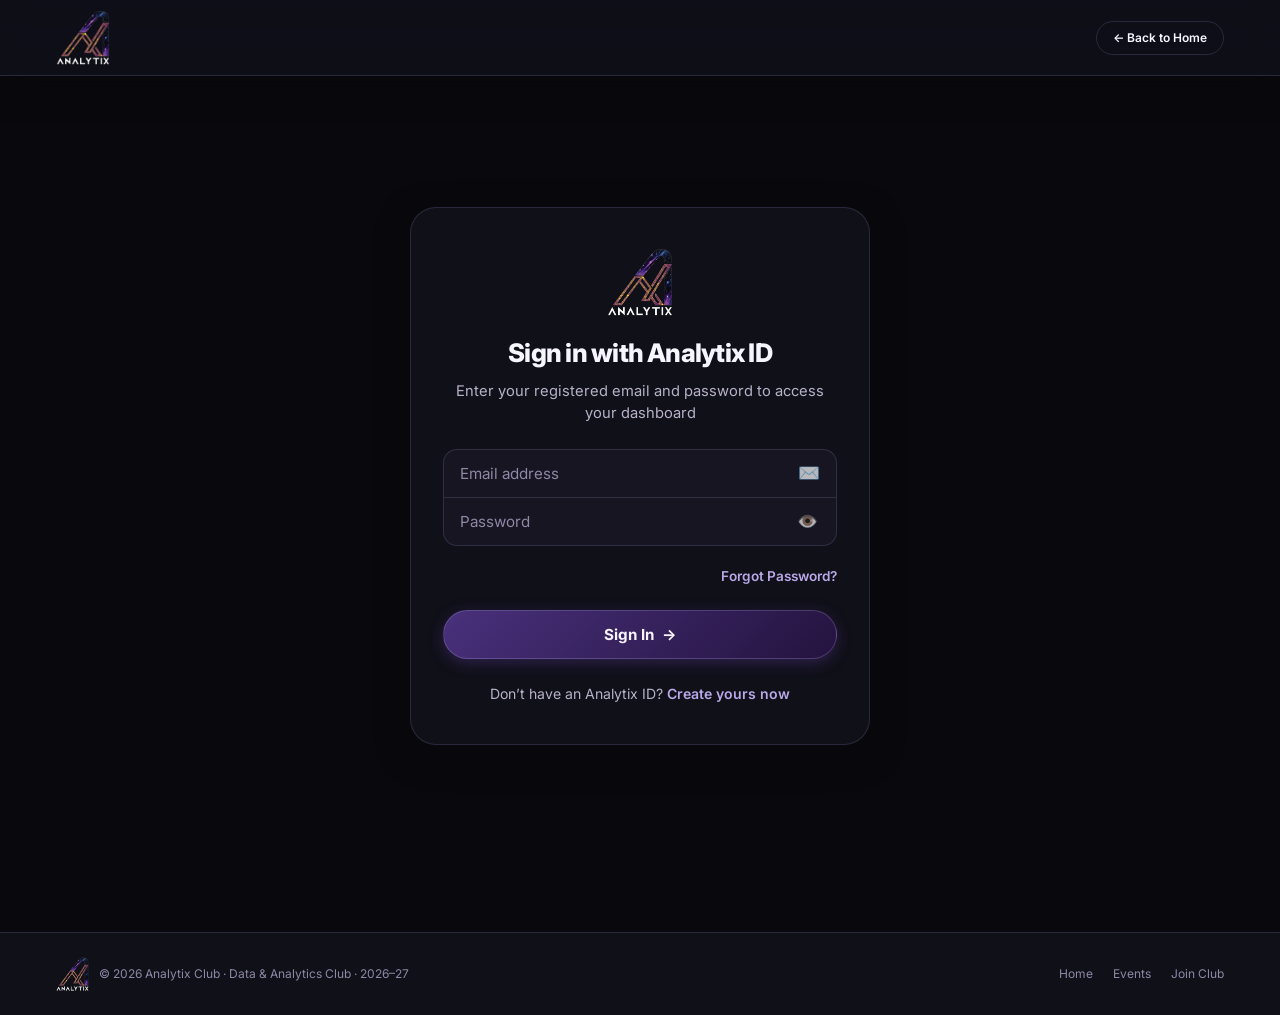
==== commit d9499ab8: "initial commit" ====
--- a/admin-dashboard.html
+++ b/admin-dashboard.html
@@ -4,6 +4,7 @@
   <meta charset="UTF-8">
   <meta name="viewport" content="width=device-width, initial-scale=1.0">
   <title>Admin Dashboard | Analytix Club</title>
+  <link rel="icon" type="image/png" href="assets/analytix-icon.png">
   <link rel="stylesheet" href="css/style.css">
   <link rel="stylesheet" href="css/dashboard.css">
   <link rel="stylesheet" href="css/admin.css">
@@ -18,7 +19,7 @@
     <!-- Admin Sidebar -->
     <aside class="dashboard-sidebar">
       <div class="sidebar-header">
-        <div class="brand-badge" style="width: 34px; height: 34px; font-size: 1rem;">A</div>
+        <img src="assets/analytix-logo.png" alt="Analytix Admin" style="height: 38px; width: auto; object-fit: contain;">
         <span class="brand-text">Analytix Admin</span>
       </div>
 
--- a/css/style.css
+++ b/css/style.css
@@ -1,43 +1,58 @@
 /**
- * ANALYTIX CLUB - CORE DESIGN SYSTEM & STYLESHEET
- * Replicating MVJCE Championship visual layout with Analytix Brand & Theme Tokens
- * Theme: Midnight Navy (#080D1A) + Electric Blue (#1769FF) + White (#FFFFFF)
- * Strict Requirement: Absolutely NO green/teal, no galaxy/neon excess.
+ * ANALYTIX CLUB - COSMIC GALAXY DESIGN SYSTEM & STYLESHEET
+ * Replicating MVJCE Championship visual layout with Analytix Cosmic Galaxy Identity
+ * Palette: Deep Space (#08080D), Galaxy Purple (#49317C), Deep Violet (#24133F),
+ *          Nebula Blue (#243B70), Cosmic Gold (#C18B49), Nebula Pink (#D16BB5),
+ *          Starlight Lavender (#B9A7E8), White Typography (#F7F5FF)
+ * Strict Requirement: Absolutely NO green/teal, no generic SaaS look.
  */
 
 :root {
-  /* Core Theme Tokens */
-  --bg: #080D1A;
-  --bg-secondary: #111C32;
-  --surface: #111C32;
-  --surface-card: #1D2B45;
-  --surface-raised: #243653;
-  --line: rgba(255, 255, 255, 0.10);
-  --border: rgba(255, 255, 255, 0.10);
-
-  --accent: #1769FF;
-  --accent-secondary: #55A0FF;
-  --accent-soft: rgba(23, 105, 255, 0.12);
-  --accent-soft-solid: #DCE9FF;
-  --accent-hover: #1054d4;
-  --accent-glow: rgba(23, 105, 255, 0.40);
-
-  --text: #FFFFFF;
-  --text-primary: #FFFFFF;
-  --text-secondary: #AAB8CE;
-  --muted: #8998B2;
-
-  --button-bg: #1769FF;
-  --button-text: #FFFFFF;
-
-  /* Semantic status tokens (Blue / Navy / Neutral, NO GREEN) */
-  --status-active: #1769FF;
-  --status-approved-bg: rgba(23, 105, 255, 0.18);
-  --status-approved-text: #55A0FF;
-  --status-pending-bg: rgba(85, 160, 255, 0.15);
-  --status-pending-text: #DCE9FF;
-  --status-error-bg: rgba(239, 68, 68, 0.15);
-  --status-error-text: #F87171;
+  /* Dominant Cosmic Backgrounds */
+  --bg: #08080D;
+  --bg-secondary: #101019;
+  --surface: #101019;
+  --surface-card: #171522;
+  --surface-raised: #211B30;
+  --line: rgba(185, 167, 232, 0.16);
+  --border: rgba(185, 167, 232, 0.16);
+
+  /* Galaxy Spectrum Accents */
+  --deep-violet: #24133F;
+  --galaxy-purple: #49317C;
+  --nebula-blue: #243B70;
+  --cosmic-gold: #C18B49;
+  --nebula-pink: #D16BB5;
+  --starlight-lavender: #B9A7E8;
+
+  /* Primary Interactive Elements */
+  --accent: #49317C;
+  --accent-secondary: #B9A7E8;
+  --accent-hover: #5c3e9c;
+  --accent-glow: rgba(73, 49, 124, 0.50);
+  --accent-soft: rgba(73, 49, 124, 0.22);
+  --accent-gold: #C18B49;
+  --accent-pink: #D16BB5;
+
+  /* High Readability Typography */
+  --text: #F7F5FF;
+  --text-primary: #F7F5FF;
+  --text-secondary: #B7B1C8;
+  --ink: #F7F5FF;
+  --ink-secondary: #B7B1C8;
+  --muted: #8E87A5;
+
+  --button-bg: #49317C;
+  --button-text: #F7F5FF;
+
+  /* Status Indicators (Violet / Gold / Pink / Lavender) */
+  --status-active: #B9A7E8;
+  --status-approved-bg: rgba(73, 49, 124, 0.35);
+  --status-approved-text: #B9A7E8;
+  --status-pending-bg: rgba(193, 139, 73, 0.20);
+  --status-pending-text: #E0AB6A;
+  --status-error-bg: rgba(209, 107, 181, 0.25);
+  --status-error-text: #F896D8;
 
   /* Typography */
   --font-sans: 'Inter', -apple-system, BlinkMacSystemFont, "Segoe UI", Roboto, "Helvetica Neue", Arial, sans-serif;
@@ -53,17 +68,96 @@
   --radius-3xl: 28px;
   --radius-full: 9999px;
 
-  /* Shadows */
-  --shadow-subtle: 0 4px 16px rgba(0, 0, 0, 0.25);
-  --shadow-card: 0 10px 32px rgba(4, 7, 15, 0.45);
-  --shadow-popover: 0 14px 36px rgba(0, 0, 0, 0.65);
-  --shadow-hero: 0 20px 60px -15px rgba(4, 7, 15, 0.85);
-  --shadow-glow: 0 0 25px rgba(23, 105, 255, 0.32);
+  /* Cosmic Shadows & Soft Violet Glows */
+  --shadow-subtle: 0 4px 16px rgba(0, 0, 0, 0.45);
+  --shadow-card: 0 10px 32px rgba(8, 8, 13, 0.70);
+  --shadow-popover: 0 14px 36px rgba(4, 4, 8, 0.85);
+  --shadow-hero: 0 20px 60px -15px rgba(36, 19, 63, 0.45);
+  --shadow-glow: 0 0 25px rgba(73, 49, 124, 0.40);
+  --shadow-gold: 0 0 20px rgba(193, 139, 73, 0.30);
 
   /* Transitions */
   --transition-fast: 0.15s cubic-bezier(0, 0, 0.2, 1);
   --transition-normal: 0.25s cubic-bezier(0, 0, 0.2, 1);
   --transition-slow: 0.4s cubic-bezier(0.16, 1, 0.3, 1);
+}
+
+/* Light Mode Theme Overrides */
+html[data-theme="light"] {
+  --bg: #F6F4FB;
+  --bg-secondary: #ECE7F8;
+  --surface: #FFFFFF;
+  --surface-card: #FFFFFF;
+  --surface-raised: #EFEBF9;
+  --line: rgba(73, 49, 124, 0.16);
+  --border: rgba(73, 49, 124, 0.16);
+
+  --accent: #49317C;
+  --accent-secondary: #5C3E9C;
+  --accent-hover: #382362;
+  --accent-glow: rgba(73, 49, 124, 0.22);
+  --accent-soft: rgba(73, 49, 124, 0.10);
+  --starlight-lavender: #5C3E9C;
+
+  --text: #151126;
+  --text-primary: #151126;
+  --text-secondary: #4B4366;
+  --ink: #151126;
+  --ink-secondary: #4B4366;
+  --muted: #6C6487;
+
+  --shadow-subtle: 0 4px 16px rgba(36, 19, 63, 0.08);
+  --shadow-card: 0 10px 30px rgba(36, 19, 63, 0.10);
+  --shadow-popover: 0 14px 36px rgba(36, 19, 63, 0.16);
+  --shadow-hero: 0 20px 60px -15px rgba(73, 49, 124, 0.18);
+}
+
+html[data-theme="light"] .header-pill {
+  background-color: rgba(255, 255, 255, 0.92);
+  box-shadow: 0 8px 28px rgba(36, 19, 63, 0.08);
+}
+
+html[data-theme="light"] .nav-toggle-btn {
+  background-color: var(--surface-raised);
+  color: var(--text);
+}
+
+html[data-theme="light"] .apple-dropdown {
+  background-color: rgba(255, 255, 255, 0.98);
+  box-shadow: 0 16px 40px rgba(36, 19, 63, 0.15);
+}
+
+html[data-theme="light"] .hero-card {
+  background: radial-gradient(ellipse 75% 65% at 50% 45%, rgba(185, 167, 232, 0.35) 0%, rgba(236, 231, 248, 0.85) 55%, #FFFFFF 100%);
+  border-color: rgba(73, 49, 124, 0.20);
+}
+
+html[data-theme="light"] .hero-title {
+  background: linear-gradient(135deg, #151126 0%, #49317C 55%, #C18B49 100%);
+  -webkit-background-clip: text;
+  background-clip: text;
+  -webkit-text-fill-color: transparent;
+}
+
+html[data-theme="light"] .section-heading,
+html[data-theme="light"] .leaderboard-member-name,
+html[data-theme="light"] .card-title,
+html[data-theme="light"] .team-card-title,
+html[data-theme="light"] h1,
+html[data-theme="light"] h2,
+html[data-theme="light"] h3 {
+  color: var(--text);
+}
+
+html[data-theme="light"] .brand-logo-img {
+  background: #101019;
+  padding: 4px 8px;
+  border-radius: 10px;
+}
+
+html[data-theme="light"] .footer-wrapper {
+  background-color: var(--surface);
+  border-top: 1px solid var(--line);
 }
 
 /* Base Reset & Defaults */
@@ -108,41 +202,46 @@
   max-width: 100%;
 }
 
-/* Layout Containers */
+/* Containers (Full Page Width) */
 .container {
   width: 100%;
-  max-width: 1088px;
+  max-width: 100%;
   margin-left: auto;
   margin-right: auto;
-  padding-left: 16px;
-  padding-right: 16px;
+  padding-left: 20px;
+  padding-right: 20px;
 }
 
 @media (min-width: 640px) {
   .container {
-    padding-left: 24px;
-    padding-right: 24px;
+    padding-left: 40px;
+    padding-right: 40px;
+  }
+}
+
+@media (min-width: 1024px) {
+  .container {
+    padding-left: 56px;
+    padding-right: 56px;
   }
 }
 
 .content-max-w {
-  max-width: 760px;
+  width: 100%;
+  max-width: 100%;
   margin-left: auto;
   margin-right: auto;
 }
 
-/* Header & Navigation (Exact MVJCE Sticky Pill) */
+/* =============================================================================
+   1. STICKY HEADER BAR (Full-Width Navbar)
+   ============================================================================= */
 .header-wrapper {
   position: sticky;
   top: 0;
   z-index: 50;
-  padding: 12px 12px 0 12px;
-}
-
-@media (min-width: 640px) {
-  .header-wrapper {
-    padding: 12px 20px 0 20px;
-  }
+  width: 100%;
+  padding: 0;
 }
 
 .header-container {
@@ -150,30 +249,43 @@
   margin-left: auto;
   margin-right: auto;
   width: 100%;
-  max-width: 760px;
+  max-width: 100%;
 }
 
 .header-pill {
   display: flex;
   height: 68px;
+  width: 100%;
   align-items: center;
   justify-content: space-between;
-  border-radius: var(--radius-xl);
-  border: 1px solid var(--line);
-  background-color: rgba(17, 28, 50, 0.92);
-  padding-left: 16px;
-  padding-right: 16px;
-  box-shadow: 0 10px 32px rgba(4, 7, 15, 0.35);
+  border-radius: 0;
+  border: none;
+  border-bottom: 1px solid var(--line);
+  background-color: rgba(16, 16, 25, 0.92);
+  padding-left: 20px;
+  padding-right: 20px;
+  box-shadow: 0 10px 32px rgba(8, 8, 13, 0.65);
   backdrop-filter: blur(16px);
   -webkit-backdrop-filter: blur(16px);
-  transition: border-color var(--transition-fast);
+  transition: border-color var(--transition-fast), box-shadow var(--transition-fast);
+}
+
+.header-pill:hover {
+  border-bottom-color: rgba(185, 167, 232, 0.30);
 }
 
 @media (min-width: 640px) {
   .header-pill {
     height: 76px;
-    padding-left: 20px;
-    padding-right: 20px;
+    padding-left: 40px;
+    padding-right: 40px;
+  }
+}
+
+@media (min-width: 1024px) {
+  .header-pill {
+    padding-left: 56px;
+    padding-right: 56px;
   }
 }
 
@@ -186,14 +298,14 @@
 }
 
 .brand-logo-img {
-  height: 44px;
+  height: 48px;
   width: auto;
   object-fit: contain;
 }
 
 @media (min-width: 640px) {
   .brand-logo-img {
-    height: 52px;
+    height: 56px;
   }
 }
 
@@ -203,11 +315,14 @@
   gap: 12px;
 }
 
-/* Header quick auth desktop buttons */
 .header-auth-pills {
   display: none;
   align-items: center;
   gap: 8px;
+}
+
+.header-auth-pills:has(.apple-account-menu) {
+  display: flex;
 }
 
 @media (min-width: 640px) {
@@ -216,6 +331,162 @@
   }
 }
 
+/* Logged-in Navbar Account Pill & Dropdown */
+.apple-account-menu {
+  position: relative;
+  display: inline-flex;
+  align-items: center;
+}
+
+.apple-account-pill {
+  display: inline-flex;
+  align-items: center;
+  gap: 8px;
+  height: 38px;
+  padding: 4px 12px 4px 4px;
+  border-radius: var(--radius-full);
+  background: var(--surface-raised);
+  border: 1px solid var(--line);
+  color: var(--ink);
+  font-size: 13px;
+  font-weight: 600;
+  cursor: pointer;
+  transition: border-color var(--transition-fast), background-color var(--transition-fast);
+}
+
+.apple-account-pill:hover {
+  border-color: var(--starlight-lavender);
+  background: rgba(73, 49, 124, 0.35);
+}
+
+.apple-account-avatar {
+  width: 28px;
+  height: 28px;
+  border-radius: var(--radius-full);
+  overflow: hidden;
+  background: linear-gradient(135deg, var(--galaxy-purple), var(--nebula-blue));
+  color: var(--ink);
+  display: flex;
+  align-items: center;
+  justify-content: center;
+  font-size: 12px;
+  font-weight: 700;
+  flex-shrink: 0;
+  border: 1px solid rgba(185, 167, 232, 0.25);
+}
+
+.apple-account-avatar img {
+  width: 100%;
+  height: 100%;
+  object-fit: cover;
+  display: block;
+}
+
+.apple-chevron {
+  font-size: 9px;
+  color: var(--muted);
+  transition: transform var(--transition-fast);
+}
+
+.apple-account-menu.open .apple-chevron {
+  transform: rotate(180deg);
+}
+
+.apple-dropdown {
+  display: none;
+  position: absolute;
+  right: 0;
+  top: calc(100% + 10px);
+  width: 260px;
+  border-radius: var(--radius-lg);
+  border: 1px solid var(--line);
+  background-color: rgba(16, 16, 25, 0.98);
+  backdrop-filter: blur(20px);
+  -webkit-backdrop-filter: blur(20px);
+  padding: 8px;
+  box-shadow: 0 20px 50px rgba(8, 8, 13, 0.9);
+  z-index: 60;
+}
+
+.apple-account-menu.open .apple-dropdown {
+  display: block;
+  animation: dropdownFadeIn 0.16s ease-out;
+}
+
+.apple-dropdown-user {
+  padding: 10px 12px;
+}
+
+.apple-dropdown-name {
+  font-size: 14px;
+  font-weight: 700;
+  color: var(--ink);
+  line-height: 1.3;
+}
+
+.apple-dropdown-email {
+  font-size: 12px;
+  color: var(--muted);
+  margin-top: 2px;
+  word-break: break-all;
+}
+
+.apple-dropdown-badges {
+  display: flex;
+  flex-wrap: wrap;
+  gap: 6px;
+  margin-top: 8px;
+}
+
+.apple-badge {
+  font-size: 10px;
+  font-weight: 700;
+  letter-spacing: 0.05em;
+  padding: 3px 8px;
+  border-radius: var(--radius-full);
+  background: rgba(193, 139, 73, 0.18);
+  color: var(--cosmic-gold);
+  border: 1px solid rgba(193, 139, 73, 0.35);
+}
+
+.apple-dropdown-divider {
+  height: 1px;
+  background-color: var(--line);
+  margin: 6px 4px;
+}
+
+.apple-dropdown-item {
+  display: flex;
+  align-items: center;
+  gap: 10px;
+  width: 100%;
+  padding: 9px 12px;
+  border-radius: var(--radius-sm);
+  font-size: 13px;
+  font-weight: 500;
+  color: var(--ink-secondary);
+  background: transparent;
+  border: none;
+  cursor: pointer;
+  text-align: left;
+  text-decoration: none;
+  transition: background-color var(--transition-fast), color var(--transition-fast);
+}
+
+.apple-dropdown-item:hover {
+  background-color: var(--surface-raised);
+  color: var(--ink);
+}
+
+.apple-dropdown-item-danger {
+  color: #f87171;
+}
+
+.apple-dropdown-item-danger:hover {
+  background-color: rgba(239, 68, 68, 0.12);
+  color: #fca5a5;
+}
+
 .nav-toggle-btn {
   display: flex;
   width: 40px;
@@ -225,16 +496,19 @@
   justify-content: center;
   border-radius: var(--radius-full);
   color: var(--text);
-  transition: background-color var(--transition-fast), transform var(--transition-fast);
+  border: 1px solid var(--line);
+  background-color: rgba(33, 27, 48, 0.6);
+  transition: background-color var(--transition-fast), border-color var(--transition-fast), transform var(--transition-fast);
 }
 
 .nav-toggle-btn:hover {
   background-color: var(--surface-raised);
+  border-color: var(--starlight-lavender);
 }
 
 .nav-toggle-btn:focus-visible {
   outline: none;
-  box-shadow: 0 0 0 2px var(--accent);
+  box-shadow: 0 0 0 2px var(--starlight-lavender);
 }
 
 .nav-toggle-icon {
@@ -251,7 +525,7 @@
 /* Floating Navigation Dropdown (Exact MVJCE Spec) */
 .nav-dropdown {
   position: absolute;
-  right: 0;
+  right: 20px;
   top: calc(100% + 8px);
   z-index: 60;
   width: min(260px, calc(100vw - 24px));
@@ -268,6 +542,18 @@
   transition: opacity 0.18s cubic-bezier(0.22, 1, 0.36, 1), transform 0.18s cubic-bezier(0.22, 1, 0.36, 1);
 }
 
+@media (min-width: 640px) {
+  .nav-dropdown {
+    right: 40px;
+  }
+}
+
+@media (min-width: 1024px) {
+  .nav-dropdown {
+    right: 56px;
+  }
+}
+
 .nav-dropdown.open {
   opacity: 1;
   transform: translateY(0) scale(1);
@@ -294,7 +580,7 @@
 
 .nav-dropdown-item.active {
   background-color: var(--accent-soft);
-  color: var(--accent-secondary);
+  color: var(--starlight-lavender);
   font-weight: 700;
 }
 
@@ -304,11 +590,13 @@
   margin: 6px 0;
 }
 
-/* Hero Section (Exact MVJCE Banner Composition) */
+/* =============================================================================
+   2. HERO BANNER SECTION (Exact MVJCE Composition & Cosmic Galaxy Theme)
+   ============================================================================= */
 .hero-wrapper {
   position: relative;
   width: 100%;
-  max-width: 760px;
+  max-width: 100%;
   margin: 0 auto;
 }
 
@@ -323,11 +611,11 @@
   justify-content: center;
   overflow: hidden;
   border-radius: var(--radius-3xl);
-  border: 1px solid rgba(23, 105, 255, 0.25);
+  border: 1px solid rgba(185, 167, 232, 0.22);
   padding: 48px 20px;
   text-align: center;
-  color: #FFFFFF;
-  background: radial-gradient(ellipse 70% 60% at 50% 45%, rgba(23, 105, 255, 0.28) 0%, rgba(17, 28, 50, 0.95) 75%, #080D1A 100%);
+  color: var(--text);
+  background: radial-gradient(ellipse 70% 60% at 50% 45%, rgba(73, 49, 124, 0.38) 0%, rgba(36, 19, 63, 0.70) 50%, rgba(16, 16, 25, 0.98) 85%, #08080D 100%);
   box-shadow: var(--shadow-hero);
   transition: all 0.5s ease-out;
 }
@@ -342,23 +630,23 @@
 
 .hero-card:hover {
   transform: translateY(-4px);
-  border-color: rgba(85, 160, 255, 0.45);
-  box-shadow: 0 24px 70px -10px rgba(23, 105, 255, 0.35);
+  border-color: rgba(185, 167, 232, 0.40);
+  box-shadow: 0 24px 70px -10px rgba(73, 49, 124, 0.45);
 }
 
 .hero-card:active {
   transform: translateY(0) scale(0.995);
 }
 
-/* Background Subtle Grid */
+/* Subtle Restrained Star-Grid Pattern */
 .hero-grid-pattern {
   position: absolute;
   inset: 0;
   pointer-events: none;
   opacity: 0.65;
   background-image: 
-    linear-gradient(to right, rgba(85, 160, 255, 0.04) 1px, transparent 1px),
-    linear-gradient(to bottom, rgba(85, 160, 255, 0.04) 1px, transparent 1px);
+    linear-gradient(to right, rgba(185, 167, 232, 0.05) 1px, transparent 1px),
+    linear-gradient(to bottom, rgba(185, 167, 232, 0.05) 1px, transparent 1px);
   background-size: 32px 32px;
 }
 
@@ -366,10 +654,10 @@
   position: absolute;
   inset: 0;
   pointer-events: none;
-  background: radial-gradient(ellipse at center, transparent 30%, rgba(8, 13, 26, 0.45) 100%);
-}
-
-/* Decorative Watermark SVGs in Corners */
+  background: radial-gradient(ellipse at center, transparent 30%, rgba(8, 8, 13, 0.50) 100%);
+}
+
+/* Corner Watermark SVGs */
 .hero-watermark-top {
   position: absolute;
   top: -24px;
@@ -437,7 +725,7 @@
   font-weight: 700;
   text-transform: uppercase;
   letter-spacing: 0.28em;
-  color: var(--accent-secondary);
+  color: var(--cosmic-gold);
 }
 
 @media (min-width: 640px) {
@@ -455,7 +743,7 @@
   text-transform: uppercase;
   line-height: 1.04;
   letter-spacing: -0.045em;
-  color: #FFFFFF;
+  color: var(--text);
 }
 
 .hero-title .title-white {
@@ -465,7 +753,7 @@
 
 .subtitle-gradient {
   display: block;
-  background: linear-gradient(180deg, #FFFFFF 0%, #AAB8CE 60%, #55A0FF 100%);
+  background: linear-gradient(180deg, #F7F5FF 0%, #B9A7E8 55%, #D16BB5 100%);
   -webkit-background-clip: text;
   -webkit-text-fill-color: transparent;
 }
@@ -480,8 +768,8 @@
   position: absolute;
   inset: -6px;
   border-radius: var(--radius-full);
-  background: radial-gradient(circle, var(--accent) 0%, transparent 70%);
-  opacity: 0.35;
+  background: radial-gradient(circle, var(--galaxy-purple) 0%, transparent 70%);
+  opacity: 0.45;
   filter: blur(14px);
   pointer-events: none;
   transition: all 0.3s ease-out;
@@ -489,7 +777,7 @@
 
 .hero-card:hover .btn-halo-glow {
   transform: scale(1.25);
-  opacity: 0.8;
+  opacity: 0.85;
 }
 
 .btn-primary-pill {
@@ -499,21 +787,21 @@
   align-items: center;
   gap: 12px;
   border-radius: var(--radius-full);
-  border: 1px solid rgba(85, 160, 255, 0.40);
-  background-color: rgba(17, 28, 50, 0.95);
+  border: 1px solid rgba(185, 167, 232, 0.35);
+  background: linear-gradient(135deg, #49317C 0%, #24133F 100%);
   padding: 12px 28px;
   font-size: 14px;
   font-weight: 600;
-  color: #FFFFFF;
-  box-shadow: 0 8px 24px rgba(0, 0, 0, 0.4);
+  color: #F7F5FF;
+  box-shadow: 0 8px 24px rgba(0, 0, 0, 0.5);
   transition: all 0.3s ease-out;
 }
 
 .btn-primary-pill:hover {
   transform: translateY(-2px);
-  border-color: var(--accent-secondary);
-  background-color: var(--surface-card);
-  box-shadow: 0 0 25px rgba(23, 105, 255, 0.35);
+  border-color: var(--starlight-lavender);
+  background: linear-gradient(135deg, #5c3e9c 0%, #2c174d 100%);
+  box-shadow: 0 0 25px rgba(73, 49, 124, 0.45);
 }
 
 .btn-primary-pill:active {
@@ -522,7 +810,7 @@
 
 .btn-primary-pill:focus-visible {
   outline: none;
-  box-shadow: 0 0 0 2px var(--accent-secondary), 0 0 0 4px var(--bg);
+  box-shadow: 0 0 0 2px var(--starlight-lavender), 0 0 0 4px var(--bg);
 }
 
 /* "Up Next" / Pulse Bar */
@@ -537,7 +825,7 @@
   font-size: 11px;
   font-weight: 600;
   letter-spacing: 0.02em;
-  color: rgba(255, 255, 255, 0.70);
+  color: rgba(247, 245, 255, 0.75);
 }
 
 @media (min-width: 640px) {
@@ -550,7 +838,7 @@
   font-weight: 800;
   text-transform: uppercase;
   letter-spacing: 0.16em;
-  color: var(--accent-secondary);
+  color: var(--cosmic-gold);
 }
 
 .ticker-link {
@@ -562,14 +850,16 @@
 }
 
 .ticker-link:hover {
-  color: #FFFFFF;
+  color: #F7F5FF;
 }
 
 .ticker-dot {
-  color: rgba(85, 160, 255, 0.45);
-}
-
-/* Club Pulse & Stats Strip (matching reference component card) */
+  color: rgba(185, 167, 232, 0.45);
+}
+
+/* =============================================================================
+   3. CLUB PULSE & METRICS STRIP
+   ============================================================================= */
 .pulse-card {
   border-radius: var(--radius-xl);
   border: 1px solid var(--line);
@@ -589,7 +879,7 @@
 
 .pulse-title {
   font-weight: 700;
-  color: #FFFFFF;
+  color: var(--text);
   font-size: 15px;
   display: flex;
   align-items: center;
@@ -606,8 +896,8 @@
   text-transform: uppercase;
   letter-spacing: 0.06em;
   background-color: var(--status-approved-bg);
-  color: var(--status-approved-text);
-  border: 1px solid rgba(85, 160, 255, 0.25);
+  color: var(--starlight-lavender);
+  border: 1px solid rgba(185, 167, 232, 0.25);
 }
 
 .pulse-desc {
@@ -640,7 +930,7 @@
   display: block;
   font-size: 24px;
   font-weight: 900;
-  color: #FFFFFF;
+  color: #F7F5FF;
   line-height: 1.1;
   font-variant-numeric: tabular-nums;
 }
@@ -654,10 +944,12 @@
   margin-top: 4px;
 }
 
-/* Sections & Typography */
+/* =============================================================================
+   4. SECTIONS & TYPOGRAPHY
+   ============================================================================= */
 .section-block {
   width: 100%;
-  max-width: 760px;
+  max-width: 100%;
   margin: 32px auto 0 auto;
 }
 
@@ -672,7 +964,7 @@
   font-weight: 800;
   text-transform: uppercase;
   letter-spacing: 0.18em;
-  color: var(--accent-secondary);
+  color: var(--starlight-lavender);
   margin-bottom: 4px;
 }
 
@@ -680,7 +972,7 @@
   font-size: 22px;
   font-weight: 800;
   letter-spacing: -0.03em;
-  color: #FFFFFF;
+  color: #F7F5FF;
 }
 
 @media (min-width: 640px) {
@@ -696,13 +988,15 @@
   line-height: 1.6;
 }
 
-/* Overall Merit Leaderboard (Exact MVJCE Table Spec) */
+/* =============================================================================
+   5. OVERALL MERIT LEADERBOARD (Exact MVJCE Table Spec)
+   ============================================================================= */
 .leaderboard-table-card {
   overflow: hidden;
   border-radius: var(--radius-xl);
   border: 1px solid var(--line);
   background-color: var(--surface);
-  box-shadow: 0 8px 26px rgba(4, 7, 15, 0.45);
+  box-shadow: 0 8px 26px rgba(8, 8, 13, 0.6);
 }
 
 .leaderboard-card-header {
@@ -718,7 +1012,7 @@
   font-weight: 800;
   text-transform: uppercase;
   letter-spacing: 0.18em;
-  color: #FFFFFF;
+  color: #F7F5FF;
 }
 
 .leaderboard-columns-header {
@@ -763,7 +1057,7 @@
 }
 
 .leaderboard-row:hover {
-  background-color: rgba(36, 54, 83, 0.45);
+  background-color: rgba(33, 27, 48, 0.45);
 }
 
 .leaderboard-rank {
@@ -779,19 +1073,20 @@
 }
 
 .leaderboard-rank.top-1 {
-  background: linear-gradient(135deg, #1769FF, #55A0FF);
+  background: linear-gradient(135deg, #C18B49, #e0aa6b);
   color: #FFFFFF;
-  box-shadow: 0 2px 8px rgba(23, 105, 255, 0.4);
+  box-shadow: 0 2px 8px rgba(193, 139, 73, 0.4);
 }
 
 .leaderboard-rank.top-2 {
-  background-color: rgba(85, 160, 255, 0.25);
+  background: linear-gradient(135deg, #49317C, #6e4db5);
   color: #FFFFFF;
+  box-shadow: 0 2px 8px rgba(73, 49, 124, 0.35);
 }
 
 .leaderboard-rank.top-3 {
-  background-color: rgba(85, 160, 255, 0.15);
-  color: var(--text-secondary);
+  background: linear-gradient(135deg, #243B70, #3c5ea7);
+  color: #FFFFFF;
 }
 
 .leaderboard-user-info {
@@ -818,7 +1113,7 @@
 .leaderboard-member-name {
   font-size: 13px;
   font-weight: 700;
-  color: #FFFFFF;
+  color: #F7F5FF;
   white-space: nowrap;
   overflow: hidden;
   text-overflow: ellipsis;
@@ -837,16 +1132,18 @@
   font-size: 13px;
   font-weight: 800;
   font-variant-numeric: tabular-nums;
-  color: #FFFFFF;
+  color: #F7F5FF;
 }
 
 .leaderboard-points span {
-  color: var(--accent-secondary);
+  color: var(--cosmic-gold);
   font-size: 11px;
   margin-left: 2px;
 }
 
-/* Three Pillars / Teams Section */
+/* =============================================================================
+   6. THREE PILLARS / TEAMS SECTION
+   ============================================================================= */
 .teams-grid {
   display: grid;
   grid-template-columns: 1fr;
@@ -872,8 +1169,8 @@
 
 .team-card:hover {
   transform: translateY(-4px);
-  border-color: rgba(85, 160, 255, 0.40);
-  box-shadow: 0 16px 36px rgba(4, 7, 15, 0.55);
+  border-color: rgba(185, 167, 232, 0.40);
+  box-shadow: 0 16px 36px rgba(8, 8, 13, 0.70);
 }
 
 .team-icon-badge {
@@ -883,17 +1180,17 @@
   width: 44px;
   height: 44px;
   border-radius: var(--radius-md);
-  background: rgba(23, 105, 255, 0.15);
-  color: var(--accent-secondary);
+  background: rgba(73, 49, 124, 0.28);
+  color: var(--starlight-lavender);
   font-size: 20px;
   margin-bottom: 16px;
-  border: 1px solid rgba(85, 160, 255, 0.2);
+  border: 1px solid rgba(185, 167, 232, 0.22);
 }
 
 .team-name {
   font-size: 17px;
   font-weight: 800;
-  color: #FFFFFF;
+  color: #F7F5FF;
   margin-bottom: 8px;
 }
 
@@ -919,10 +1216,12 @@
   border: 1px solid var(--line);
   font-size: 10.5px;
   font-weight: 600;
-  color: var(--accent-soft-solid);
-}
-
-/* Event & Hackathon Cards (MVJCE Sports Card Layout) */
+  color: var(--starlight-lavender);
+}
+
+/* =============================================================================
+   7. EVENT & HACKATHON CARDS (MVJCE Sports Card Layout)
+   ============================================================================= */
 .cards-grid-2 {
   display: grid;
   grid-template-columns: 1fr;
@@ -948,8 +1247,8 @@
 
 .event-item-card:hover {
   transform: translateY(-4px);
-  border-color: rgba(85, 160, 255, 0.35);
-  box-shadow: 0 16px 36px rgba(4, 7, 15, 0.55);
+  border-color: rgba(185, 167, 232, 0.40);
+  box-shadow: 0 16px 36px rgba(8, 8, 13, 0.70);
 }
 
 .event-item-thumb {
@@ -981,9 +1280,9 @@
   font-weight: 700;
   text-transform: uppercase;
   letter-spacing: 0.05em;
-  background-color: rgba(8, 13, 26, 0.85);
-  color: var(--accent-secondary);
-  border: 1px solid rgba(85, 160, 255, 0.3);
+  background-color: rgba(8, 8, 13, 0.85);
+  color: var(--starlight-lavender);
+  border: 1px solid rgba(185, 167, 232, 0.3);
   backdrop-filter: blur(8px);
 }
 
@@ -1000,14 +1299,14 @@
   gap: 12px;
   font-size: 11.5px;
   font-weight: 600;
-  color: var(--accent-secondary);
+  color: var(--starlight-lavender);
   margin-bottom: 8px;
 }
 
 .event-item-title {
   font-size: 16px;
   font-weight: 800;
-  color: #FFFFFF;
+  color: #F7F5FF;
   margin-bottom: 8px;
   line-height: 1.35;
 }
@@ -1042,16 +1341,17 @@
   gap: 6px;
   padding: 7px 16px;
   border-radius: var(--radius-full);
-  background-color: var(--button-bg);
-  color: #FFFFFF;
+  background: linear-gradient(135deg, #49317C 0%, #24133F 100%);
+  color: #F7F5FF;
   font-size: 12px;
   font-weight: 600;
-  border: 1px solid rgba(255, 255, 255, 0.15);
-  transition: background-color var(--transition-fast), transform var(--transition-fast);
+  border: 1px solid rgba(185, 167, 232, 0.25);
+  box-shadow: 0 4px 12px rgba(73, 49, 124, 0.35);
+  transition: background var(--transition-fast), transform var(--transition-fast);
 }
 
 .btn-sm-primary:hover {
-  background-color: var(--accent-hover);
+  background: linear-gradient(135deg, #5c3e9c 0%, #2c174d 100%);
   transform: translateY(-1px);
 }
 
@@ -1062,7 +1362,7 @@
   padding: 7px 16px;
   border-radius: var(--radius-full);
   background-color: transparent;
-  color: #FFFFFF;
+  color: #F7F5FF;
   font-size: 12px;
   font-weight: 600;
   border: 1px solid var(--line);
@@ -1071,10 +1371,12 @@
 
 .btn-sm-outline:hover {
   background-color: var(--surface-raised);
-  border-color: var(--accent-secondary);
-}
-
-/* Announcements List Cards */
+  border-color: var(--starlight-lavender);
+}
+
+/* =============================================================================
+   8. ANNOUNCEMENTS LIST CARDS
+   ============================================================================= */
 .announcement-item-card {
   display: flex;
   gap: 16px;
@@ -1088,7 +1390,7 @@
 }
 
 .announcement-item-card:hover {
-  border-color: rgba(85, 160, 255, 0.35);
+  border-color: rgba(185, 167, 232, 0.35);
   transform: translateX(2px);
 }
 
@@ -1100,8 +1402,8 @@
   height: 40px;
   flex-shrink: 0;
   border-radius: var(--radius-md);
-  background-color: rgba(23, 105, 255, 0.12);
-  color: var(--accent-secondary);
+  background-color: rgba(73, 49, 124, 0.25);
+  color: var(--starlight-lavender);
   font-size: 18px;
 }
 
@@ -1121,7 +1423,7 @@
 .announcement-title-txt {
   font-size: 14.5px;
   font-weight: 700;
-  color: #FFFFFF;
+  color: #F7F5FF;
 }
 
 .announcement-date-txt {
@@ -1135,13 +1437,15 @@
   line-height: 1.55;
 }
 
-/* CTA Join Banner */
+/* =============================================================================
+   9. CTA JOIN BANNER
+   ============================================================================= */
 .cta-banner-card {
   position: relative;
   overflow: hidden;
   border-radius: var(--radius-2xl);
-  border: 1px solid rgba(85, 160, 255, 0.3);
-  background: linear-gradient(135deg, rgba(17, 28, 50, 0.95) 0%, rgba(29, 43, 69, 0.85) 100%);
+  border: 1px solid rgba(185, 167, 232, 0.28);
+  background: radial-gradient(ellipse at 50% 0%, rgba(73, 49, 124, 0.45) 0%, rgba(23, 21, 34, 0.95) 70%, #08080D 100%);
   padding: 40px 24px;
   text-align: center;
   box-shadow: var(--shadow-card);
@@ -1161,7 +1465,7 @@
   width: 320px;
   height: 320px;
   border-radius: var(--radius-full);
-  background: radial-gradient(circle, rgba(23, 105, 255, 0.35) 0%, transparent 70%);
+  background: radial-gradient(circle, rgba(73, 49, 124, 0.45) 0%, transparent 70%);
   pointer-events: none;
 }
 
@@ -1169,7 +1473,7 @@
   position: relative;
   font-size: 26px;
   font-weight: 900;
-  color: #FFFFFF;
+  color: #F7F5FF;
   margin-bottom: 10px;
   letter-spacing: -0.03em;
 }
@@ -1198,7 +1502,9 @@
   gap: 12px;
 }
 
-/* Footer (Exact MVJCE Spec) */
+/* =============================================================================
+   10. FOOTER (Exact MVJCE Spec)
+   ============================================================================= */
 .footer-wrapper {
   border-top: 1px solid var(--line);
   background-color: var(--surface);
@@ -1208,7 +1514,6 @@
 
 .footer-inner {
   display: flex;
-  flex-col: column;
   flex-direction: column;
   align-items: center;
   justify-content: space-between;
@@ -1235,7 +1540,7 @@
 }
 
 .footer-nav a:hover {
-  color: var(--accent-secondary);
+  color: var(--starlight-lavender);
 }
 
 .footer-social-btn {
@@ -1244,7 +1549,7 @@
   gap: 8px;
   font-weight: 700;
   font-size: 12px;
-  color: #FFFFFF;
+  color: #F7F5FF;
   padding: 6px 12px;
   border-radius: var(--radius-sm);
   background-color: var(--surface-card);
@@ -1253,7 +1558,7 @@
 }
 
 .footer-social-btn:hover {
-  border-color: var(--accent-secondary);
+  border-color: var(--starlight-lavender);
 }
 
 /* Toast Notifications */
@@ -1275,7 +1580,7 @@
   font-size: 13px;
   font-weight: 600;
   background-color: var(--surface-card);
-  color: #FFFFFF;
+  color: #F7F5FF;
   border: 1px solid var(--line);
   box-shadow: var(--shadow-popover);
   display: flex;
@@ -1286,11 +1591,11 @@
 }
 
 .toast-success {
-  border-color: rgba(85, 160, 255, 0.4);
+  border-color: rgba(185, 167, 232, 0.45);
 }
 
 .toast-error {
-  border-color: rgba(239, 68, 68, 0.4);
+  border-color: rgba(209, 107, 181, 0.45);
 }
 
 @keyframes toastSlideIn {
@@ -1318,15 +1623,3 @@
   font-size: 32px;
   margin-bottom: 8px;
 }
-
-/* Skeleton Pulse Loaders */
-.skeleton-box {
-  animation: pulse 1.8s cubic-bezier(0.4, 0, 0.6, 1) infinite;
-  background-color: rgba(255, 255, 255, 0.06);
-  border-radius: var(--radius-md);
-}
-
-@keyframes pulse {
-  0%, 100% { opacity: 1; }
-  50% { opacity: 0.4; }
-}
--- a/css/dashboard.css
+++ b/css/dashboard.css
@@ -1,6 +1,7 @@
 /**
  * ANALYTIX CLUB - DASHBOARD STYLESHEET (Member & Admin)
- * Theme: Midnight Navy (#080D1A) + Electric Blue (#1769FF) + White (#FFFFFF)
+ * Theme: Cosmic Galaxy - Deep Space (#08080D), Galaxy Purple (#49317C),
+ *        Deep Violet (#24133F), Starlight Lavender (#B9A7E8)
  */
 
 .dashboard-layout {
@@ -35,7 +36,7 @@
 .sidebar-header .brand-text {
   font-size: 1.15rem;
   font-weight: 800;
-  color: #FFFFFF;
+  color: #F7F5FF;
   letter-spacing: -0.02em;
 }
 
@@ -65,14 +66,14 @@
 
 .sidebar-link:hover {
   background-color: var(--surface-raised);
-  color: #FFFFFF;
+  color: #F7F5FF;
 }
 
 .sidebar-link.active {
   background-color: var(--accent-soft);
-  color: var(--accent-secondary);
+  color: var(--starlight-lavender);
   font-weight: 700;
-  border: 1px solid rgba(85, 160, 255, 0.2);
+  border: 1px solid rgba(185, 167, 232, 0.25);
 }
 
 /* Dashboard Main View */
@@ -100,7 +101,7 @@
 .topbar-title {
   font-size: 1.25rem;
   font-weight: 800;
-  color: #FFFFFF;
+  color: #F7F5FF;
   letter-spacing: -0.02em;
 }
 
@@ -152,7 +153,7 @@
 .card-panel-title {
   font-size: 1.15rem;
   font-weight: 800;
-  color: #FFFFFF;
+  color: #F7F5FF;
 }
 
 /* Data Tables */
@@ -187,8 +188,8 @@
 }
 
 .data-table tr:hover td {
-  background-color: rgba(36, 54, 83, 0.35);
-  color: #FFFFFF;
+  background-color: rgba(33, 27, 48, 0.45);
+  color: #F7F5FF;
 }
 
 .data-table tr:last-child td {
@@ -210,26 +211,26 @@
 .status-approved, .status-published {
   background-color: var(--status-approved-bg);
   color: var(--status-approved-text);
-  border: 1px solid rgba(85, 160, 255, 0.25);
+  border: 1px solid rgba(185, 167, 232, 0.28);
 }
 
 .status-pending, .status-draft {
   background-color: var(--status-pending-bg);
   color: var(--status-pending-text);
-  border: 1px solid rgba(85, 160, 255, 0.2);
+  border: 1px solid rgba(193, 139, 73, 0.3);
 }
 
 .status-rejected, .status-cancelled {
   background-color: var(--status-error-bg);
   color: var(--status-error-text);
-  border: 1px solid rgba(239, 68, 68, 0.25);
+  border: 1px solid rgba(209, 107, 181, 0.35);
 }
 
 /* Modals */
 .modal-overlay {
   position: fixed;
   inset: 0;
-  background-color: rgba(8, 13, 26, 0.8);
+  background-color: rgba(8, 8, 13, 0.85);
   backdrop-filter: blur(8px);
   z-index: 1000;
   display: none;
@@ -267,7 +268,7 @@
 .modal-title {
   font-size: 1.3rem;
   font-weight: 800;
-  color: #FFFFFF;
+  color: #F7F5FF;
 }
 
 .modal-close-btn {
@@ -278,5 +279,5 @@
 }
 
 .modal-close-btn:hover {
-  color: #FFFFFF;
-}
+  color: #F7F5FF;
+}
--- a/css/admin.css
+++ b/css/admin.css
@@ -1,12 +1,13 @@
 /**
  * ANALYTIX CLUB - ADMIN DASHBOARD SPECIFIC STYLESHEET
- * Theme: Midnight Navy (#080D1A) + Electric Blue (#1769FF) + White (#FFFFFF)
+ * Theme: Cosmic Galaxy - Deep Space (#08080D), Galaxy Purple (#49317C),
+ *        Cosmic Gold (#C18B49), Nebula Pink (#D16BB5), Starlight Lavender (#B9A7E8)
  */
 
 .admin-badge {
-  background: rgba(23, 105, 255, 0.18);
-  color: var(--accent-secondary);
-  border: 1px solid rgba(85, 160, 255, 0.3);
+  background: rgba(73, 49, 124, 0.35);
+  color: var(--starlight-lavender);
+  border: 1px solid rgba(185, 167, 232, 0.30);
   padding: 4px 10px;
   border-radius: var(--radius-full);
   font-size: 0.72rem;
@@ -37,30 +38,30 @@
 
 .btn-table:hover {
   background: var(--surface-raised);
-  border-color: var(--accent-secondary);
-  color: #FFFFFF;
+  border-color: var(--starlight-lavender);
+  color: #F7F5FF;
 }
 
 .btn-table-danger {
-  color: #f87171;
-  border-color: rgba(239, 68, 68, 0.3);
+  color: #f896d8;
+  border-color: rgba(209, 107, 181, 0.35);
 }
 
 .btn-table-danger:hover {
-  background: rgba(239, 68, 68, 0.2);
-  border-color: #f87171;
-  color: #FFFFFF;
+  background: rgba(209, 107, 181, 0.25);
+  border-color: #f896d8;
+  color: #F7F5FF;
 }
 
 .btn-table-primary {
-  color: var(--accent-secondary);
-  border-color: rgba(85, 160, 255, 0.3);
+  color: var(--starlight-lavender);
+  border-color: rgba(185, 167, 232, 0.35);
 }
 
 .btn-table-primary:hover {
-  background: rgba(23, 105, 255, 0.25);
-  border-color: var(--accent-secondary);
-  color: #FFFFFF;
+  background: rgba(73, 49, 124, 0.35);
+  border-color: var(--starlight-lavender);
+  color: #F7F5FF;
 }
 
 .file-preview-box {
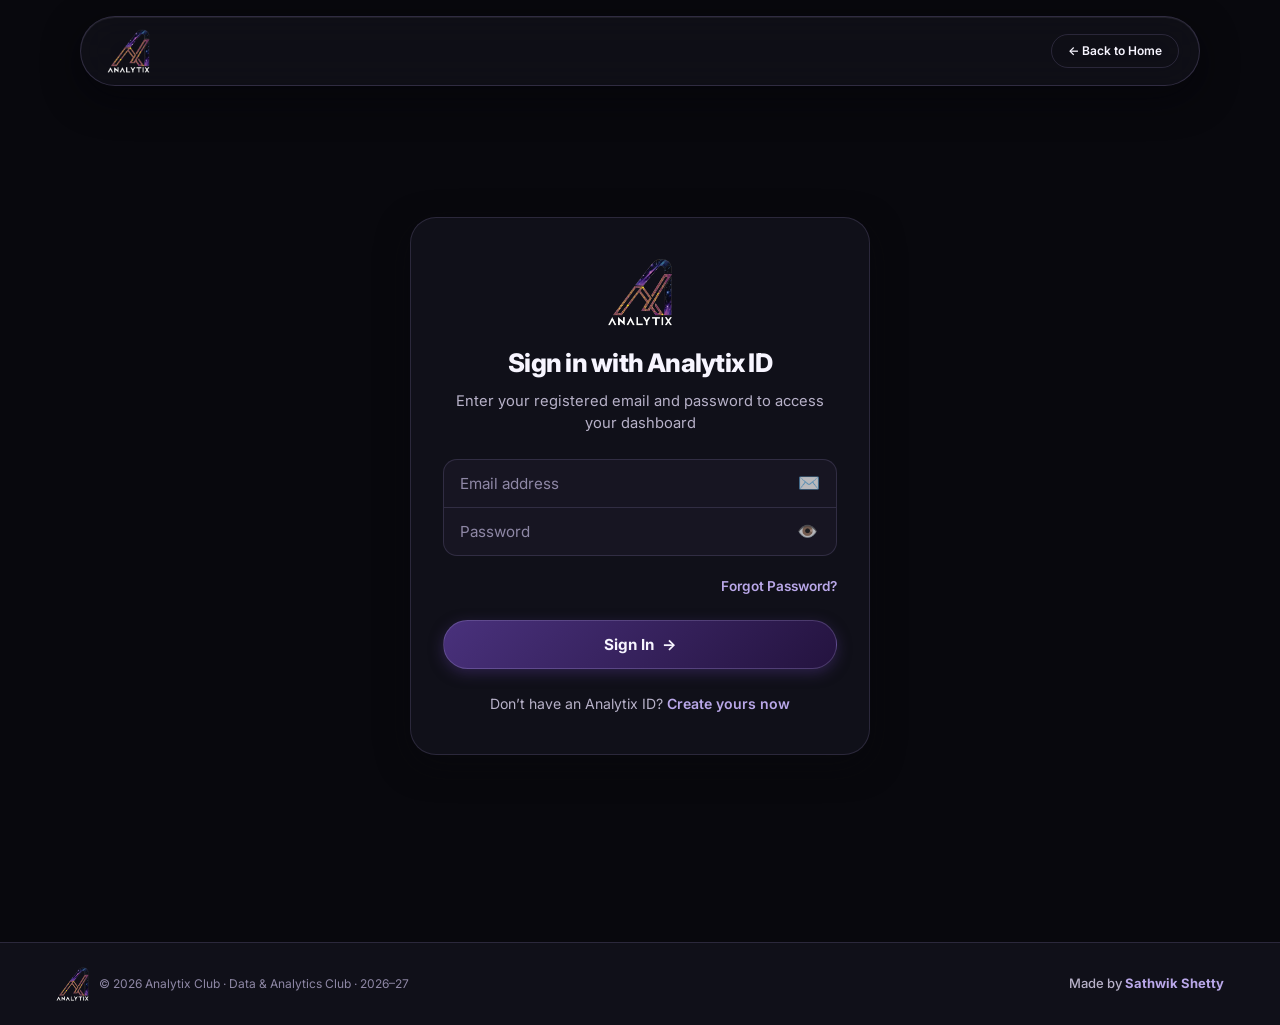
==== commit 93d33e40: "Update ANALYTIX admin portal" ====
--- a/admin-dashboard.html
+++ b/admin-dashboard.html
@@ -3,7 +3,7 @@
 <head>
   <meta charset="UTF-8">
   <meta name="viewport" content="width=device-width, initial-scale=1.0">
-  <title>Admin Dashboard | Analytix Club</title>
+  <title>Analytix Campus | Club Admin Portal</title>
   <link rel="icon" type="image/png" href="assets/analytix-icon.png">
   <link rel="stylesheet" href="css/style.css">
   <link rel="stylesheet" href="css/dashboard.css">
@@ -13,399 +13,855 @@
   <link href="https://fonts.googleapis.com/css2?family=Inter:wght@400;500;600;700;800;900&display=swap" rel="stylesheet">
   <style>body { visibility: hidden; }</style>
 </head>
-<body>
-
-  <div class="dashboard-layout">
-    <!-- Admin Sidebar -->
-    <aside class="dashboard-sidebar">
-      <div class="sidebar-header">
-        <img src="assets/analytix-logo.png" alt="Analytix Admin" style="height: 38px; width: auto; object-fit: contain;">
-        <span class="brand-text">Analytix Admin</span>
+<body class="kinobi-admin-body">
+
+  <div class="kinobi-layout">
+    <!-- ========================================================================= -->
+    <!-- KINOBI WORKFLOW SIDEBAR                                                   -->
+    <!-- ========================================================================= -->
+    <aside class="kinobi-sidebar">
+      <!-- Brand & Campus Header -->
+      <div class="kinobi-sidebar-header">
+        <a href="index.html" class="kinobi-brand-link">
+          <img src="assets/analytix-logo.png" alt="Analytix" class="kinobi-brand-logo">
+          <div class="kinobi-brand-meta">
+            <span class="kinobi-brand-name">Analytix Campus</span>
+            <span class="kinobi-brand-sub">Club Admin Portal</span>
+          </div>
+        </a>
       </div>
 
-      <ul class="sidebar-nav">
-        <li>
-          <a class="sidebar-link active" data-tab="overview">
-            <span>📊</span> Overview
-          </a>
-        </li>
-        <li>
-          <a class="sidebar-link" data-tab="events">
-            <span>📅</span> Manage Events
-          </a>
-        </li>
-        <li>
-          <a class="sidebar-link" data-tab="hackathons">
-            <span>🚀</span> Manage Hackathons
-          </a>
-        </li>
-        <li>
-          <a class="sidebar-link" data-tab="announcements">
-            <span>📢</span> Announcements
-          </a>
-        </li>
-        <li>
-          <a class="sidebar-link" data-tab="members">
-            <span>👥</span> Manage Members
-          </a>
-        </li>
-        <li>
-          <a class="sidebar-link" data-tab="registrations">
-            <span>📋</span> Registrations
-          </a>
-        </li>
-        <li>
-          <a class="sidebar-link" data-tab="leaderboard">
-            <span>🏆</span> Leaderboard
-          </a>
-        </li>
-        <li>
-          <a class="sidebar-link" data-tab="profile">
-            <span>⚙️</span> Profile
-          </a>
-        </li>
-        <li style="margin-top: auto;">
-          <a onclick="Auth.logout()" class="sidebar-link" style="color: #ef4444;">
-            <span>🚪</span> Logout
-          </a>
-        </li>
-      </ul>
-
-      <div class="sidebar-footer">
-        <div class="sidebar-user">
-          <div class="user-avatar user-avatar-img">A</div>
-          <div class="user-info">
-            <div class="user-name user-display-name">Admin Lead</div>
-            <div class="user-role-badge">ADMINISTRATOR</div>
-          </div>
+      <!-- Navigation Accordion -->
+      <div class="kinobi-nav-scroller">
+        <!-- Group 1: Clubs / Club Management -->
+        <div class="kinobi-nav-group open">
+          <div class="kinobi-nav-group-header" onclick="toggleNavGroup(this)">
+            <div class="kinobi-group-title">
+              <span class="kinobi-group-icon">👥</span>
+              <span>Clubs</span>
+            </div>
+            <span class="kinobi-group-caret">⌃</span>
+          </div>
+
+          <div class="kinobi-nav-group-items">
+            <a class="kinobi-nav-item" data-tab="overview">
+              <span class="kinobi-item-icon">📊</span>
+              <span class="kinobi-item-text">Club Overview</span>
+            </a>
+            <a class="kinobi-nav-item" data-tab="members">
+              <span class="kinobi-item-icon">👤</span>
+              <span class="kinobi-item-text">Club Members List</span>
+            </a>
+            <a class="kinobi-nav-item" data-tab="openings">
+              <span class="kinobi-item-icon">📝</span>
+              <span class="kinobi-item-text">Club Openings</span>
+            </a>
+            <a class="kinobi-nav-item" data-tab="applications">
+              <span class="kinobi-item-icon">📋</span>
+              <span class="kinobi-item-text">Club Applications</span>
+            </a>
+            <a class="kinobi-nav-item active" data-tab="events">
+              <span class="kinobi-item-icon">📅</span>
+              <span class="kinobi-item-text">Club Events</span>
+            </a>
+            <a class="kinobi-nav-item" data-tab="hackathons">
+              <span class="kinobi-item-icon">🚀</span>
+              <span class="kinobi-item-text">Club Hackathons</span>
+            </a>
+            <a class="kinobi-nav-item" data-tab="announcements">
+              <span class="kinobi-item-icon">📢</span>
+              <span class="kinobi-item-text">Club Bulletins</span>
+            </a>
+            <a class="kinobi-nav-item" data-tab="settings">
+              <span class="kinobi-item-icon">⚙️</span>
+              <span class="kinobi-item-text">Club Settings</span>
+            </a>
+          </div>
+        </div>
+
+        <!-- Group 2: Campus Programs & Leaderboard -->
+        <div class="kinobi-nav-group open">
+          <div class="kinobi-nav-group-header" onclick="toggleNavGroup(this)">
+            <div class="kinobi-group-title">
+              <span class="kinobi-group-icon">📁</span>
+              <span>Programs & Merit</span>
+            </div>
+            <span class="kinobi-group-caret">⌃</span>
+          </div>
+          <div class="kinobi-nav-group-items">
+            <a class="kinobi-nav-item" data-tab="leaderboard">
+              <span class="kinobi-item-icon">🏆</span>
+              <span class="kinobi-item-text">Merit Leaderboard</span>
+            </a>
+            <a href="events.html" target="_blank" class="kinobi-nav-item">
+              <span class="kinobi-item-icon">🌐</span>
+              <span class="kinobi-item-text">Public Events ↗</span>
+            </a>
+            <a href="hackathons.html" target="_blank" class="kinobi-nav-item">
+              <span class="kinobi-item-icon">💡</span>
+              <span class="kinobi-item-text">Public Hackathons ↗</span>
+            </a>
+          </div>
+        </div>
+      </div>
+
+      <!-- User Profile / Footer Strip -->
+      <div class="kinobi-sidebar-footer">
+        <div class="kinobi-user-card">
+          <div class="kinobi-user-avatar user-avatar-img">A</div>
+          <div class="kinobi-user-info">
+            <div class="kinobi-user-name user-display-name">Admin Lead</div>
+            <div class="kinobi-user-role">CLUB ADMIN</div>
+          </div>
+          <button type="button" class="kinobi-logout-btn" onclick="Auth.logout()" title="Logout">
+            🚪
+          </button>
         </div>
       </div>
     </aside>
 
-    <!-- Main Dashboard Area -->
-    <main class="dashboard-main">
-      <!-- Topbar -->
-      <header class="dashboard-topbar">
-        <div class="topbar-left">
-          <button class="topbar-toggle" id="sidebar-toggle" aria-label="Toggle Menu">☰</button>
-          <h1 class="topbar-title" id="dashboard-title">Admin Overview</h1>
-        </div>
-        <div class="topbar-actions">
-          <span class="admin-badge">Admin Mode</span>
-          <a href="index.html" class="btn btn-secondary btn-sm" target="_blank">View Site ↗</a>
+    <!-- ========================================================================= -->
+    <!-- KINOBI MAIN VIEWPORT                                                      -->
+    <!-- ========================================================================= -->
+    <main class="kinobi-main">
+      <!-- Universal Topbar -->
+      <header class="kinobi-topbar">
+        <div class="kinobi-topbar-left">
+          <button type="button" class="kinobi-menu-toggle" id="kinobi-menu-toggle" aria-label="Toggle Navigation">
+            ☰
+          </button>
+          <div class="kinobi-breadcrumbs">
+            <span class="crumb-root">Analytix Campus</span>
+            <span class="crumb-separator">/</span>
+            <span class="crumb-active" id="kinobi-page-title">Featured Club Events</span>
+          </div>
+        </div>
+
+        <div class="kinobi-topbar-right">
+          <div class="kinobi-system-status">
+            <span class="status-dot-green"></span>
+            <span>Live Workspace</span>
+          </div>
+          <a href="index.html" class="kinobi-btn-outline-sm" target="_blank">
+            Club Site ↗
+          </a>
         </div>
       </header>
 
-      <!-- Content Container -->
-      <div class="dashboard-content">
-
-        <!-- 1. OVERVIEW SECTION -->
-        <section class="content-section active" id="section-overview">
-          <div class="stats-grid">
-            <div class="stat-card">
-              <div class="stat-icon stat-icon-purple">👥</div>
-              <div class="stat-details">
-                <h4>Registered Members</h4>
-                <div class="stat-number" id="stat-members">0</div>
-              </div>
-            </div>
-            <div class="stat-card">
-              <div class="stat-icon stat-icon-blue">📅</div>
-              <div class="stat-details">
-                <h4>Total Events</h4>
-                <div class="stat-number" id="stat-events">0</div>
-              </div>
-            </div>
-            <div class="stat-card">
-              <div class="stat-icon stat-icon-amber">🚀</div>
-              <div class="stat-details">
-                <h4>Upcoming Hackathons</h4>
-                <div class="stat-number" id="stat-hackathons">0</div>
-              </div>
-            </div>
-            <div class="stat-card">
-              <div class="stat-icon stat-icon-blue">📋</div>
-              <div class="stat-details">
-                <h4>Event Registrations</h4>
-                <div class="stat-number" id="stat-registrations">0</div>
-              </div>
-            </div>
-          </div>
-
-          <div style="display: grid; grid-template-columns: 2fr 1fr; gap: 24px;">
-            <!-- Recent Activities -->
-            <div class="card-panel">
-              <div class="panel-header">
-                <h3 class="panel-title">Recent Club Activities</h3>
-                <span class="skill-pill">Live Feed</span>
-              </div>
-              <div class="panel-body">
-                <ul class="activity-list" id="recent-activity-list">
-                  <li class="activity-item">Loading activities...</li>
+      <!-- Kinobi Dynamic Tab Content -->
+      <div class="kinobi-content-area">
+
+        <!-- ===================================================================== -->
+        <!-- 1. TAB: CLUB EVENTS (EXACT REFERENCE REPLICA)                          -->
+        <!-- ===================================================================== -->
+        <section class="kinobi-section active" id="section-events">
+          <!-- View Header -->
+          <div class="kinobi-view-header">
+            <div class="kinobi-view-title-wrap">
+              <h1 class="kinobi-view-title">FEATURED CLUB EVENTS</h1>
+              <span class="kinobi-info-icon" title="Manage all club workshops, masterclasses, and bootcamps">ⓘ</span>
+            </div>
+            <div class="kinobi-view-actions">
+              <button type="button" class="kinobi-btn-action-outline" onclick="exportEventsCSV()">
+                <span class="action-icon">📥</span> DOWNLOAD (ALL)
+              </button>
+              <button type="button" class="kinobi-btn-action-primary" onclick="openAddEventModal()">
+                + ADD NEW CLUB EVENT
+              </button>
+            </div>
+          </div>
+
+          <!-- Overview 28 Days Metric Strip -->
+          <div class="kinobi-metric-strip">
+            <div class="kinobi-metric-dropdown-box">
+              <button type="button" class="kinobi-metric-dropdown-btn">
+                <span>Overview 28 days</span>
+                <span class="dropdown-caret">▾</span>
+              </button>
+            </div>
+
+            <div class="kinobi-metric-cards-grid">
+              <!-- Metric 1: Total Club Events -->
+              <div class="kinobi-metric-card">
+                <div class="metric-header-row">
+                  <div class="metric-number-title">
+                    <span class="metric-val" id="metric-events-total">6</span>
+                    <span class="metric-label">Club Events</span>
+                  </div>
+                  <span class="kinobi-info-icon" title="Total active and archived club events">ⓘ</span>
+                </div>
+                <div class="metric-delta-sub">
+                  <span class="delta-trend">+0</span> in the last 28 days
+                </div>
+              </div>
+
+              <!-- Metric 2: Upcoming Club Events -->
+              <div class="kinobi-metric-card">
+                <div class="metric-header-row">
+                  <div class="metric-number-title">
+                    <span class="metric-val" id="metric-events-upcoming">1</span>
+                    <span class="metric-label">Upcoming Club Events</span>
+                  </div>
+                  <span class="kinobi-info-icon" title="Events scheduled for future dates">ⓘ</span>
+                </div>
+                <div class="metric-delta-sub">
+                  <span class="delta-trend">+0</span> in the last 28 days
+                </div>
+              </div>
+
+              <!-- Metric 3: Registered Attendees -->
+              <div class="kinobi-metric-card">
+                <div class="metric-header-row">
+                  <div class="metric-number-title">
+                    <span class="metric-val" id="metric-events-registered">13</span>
+                    <span class="metric-label">Registered</span>
+                  </div>
+                  <span class="kinobi-info-icon" title="Total members enrolled across all events">ⓘ</span>
+                </div>
+                <div class="metric-delta-sub">
+                  <span class="delta-trend">+0</span> in the last 28 days
+                </div>
+              </div>
+            </div>
+          </div>
+
+          <!-- Toolbar: Search + Filter + Sort -->
+          <div class="kinobi-toolbar">
+            <div class="kinobi-search-wrapper">
+              <span class="search-glass">🔍</span>
+              <input type="text" id="events-search-input" class="kinobi-search-input" placeholder="Search by club event name" oninput="filterEventsTable()">
+            </div>
+            <div class="kinobi-toolbar-controls">
+              <div class="kinobi-dropdown-container">
+                <button type="button" class="kinobi-btn-tool" onclick="toggleEventsFilterMenu()">
+                  <span class="tool-icon">⚚</span> FILTER
+                </button>
+                <div class="kinobi-popover-menu" id="events-filter-popover">
+                  <div class="popover-title">Filter by Status</div>
+                  <label class="popover-option"><input type="radio" name="event-status-filter" value="all" checked onchange="filterEventsTable()"> All Events</label>
+                  <label class="popover-option"><input type="radio" name="event-status-filter" value="published" onchange="filterEventsTable()"> Upcoming Only</label>
+                  <label class="popover-option"><input type="radio" name="event-status-filter" value="completed" onchange="filterEventsTable()"> Finished / Completed</label>
+                  <label class="popover-option"><input type="radio" name="event-status-filter" value="draft" onchange="filterEventsTable()"> Drafts</label>
+                </div>
+              </div>
+
+              <button type="button" class="kinobi-btn-tool" onclick="toggleEventsSort()">
+                <span class="tool-icon">AZ</span> SORT
+              </button>
+            </div>
+          </div>
+
+          <!-- Kinobi Event Data Table -->
+          <div class="kinobi-table-container">
+            <table class="kinobi-table">
+              <thead>
+                <tr>
+                  <th style="width: 44%;">
+                    <div class="th-content">
+                      <span>Club Event Name</span>
+                      <span class="kinobi-info-icon">ⓘ</span>
+                    </div>
+                  </th>
+                  <th style="width: 20%;">
+                    <div class="th-content">
+                      <span>Participant Capacity</span>
+                      <span class="kinobi-info-icon">ⓘ</span>
+                    </div>
+                  </th>
+                  <th style="width: 16%;">
+                    <div class="th-content">
+                      <span>Status</span>
+                      <span class="kinobi-info-icon">ⓘ</span>
+                    </div>
+                  </th>
+                  <th style="width: 20%;">
+                    <div class="th-content">
+                      <span>Club / Track</span>
+                      <span class="kinobi-info-icon">ⓘ</span>
+                    </div>
+                  </th>
+                </tr>
+              </thead>
+              <tbody id="kinobi-events-tbody">
+                <tr>
+                  <td colspan="4" class="kinobi-loading-cell">Loading featured club events...</td>
+                </tr>
+              </tbody>
+            </table>
+          </div>
+        </section>
+
+        <!-- ===================================================================== -->
+        <!-- 2. TAB: CLUB MEMBERS LIST                                              -->
+        <!-- ===================================================================== -->
+        <section class="kinobi-section" id="section-members">
+          <div class="kinobi-view-header">
+            <div class="kinobi-view-title-wrap">
+              <h1 class="kinobi-view-title">CLUB MEMBERS DIRECTORY</h1>
+              <span class="kinobi-info-icon" title="Manage club members, roles, teams, and merit points">ⓘ</span>
+            </div>
+            <div class="kinobi-view-actions">
+              <button type="button" class="kinobi-btn-action-outline" onclick="exportMembersCSV()">
+                <span class="action-icon">📥</span> DOWNLOAD (ALL)
+              </button>
+              <button type="button" class="kinobi-btn-action-primary" onclick="openAddMemberModal()">
+                + ADD NEW MEMBER
+              </button>
+            </div>
+          </div>
+
+          <!-- Members Metrics -->
+          <div class="kinobi-metric-strip">
+            <div class="kinobi-metric-cards-grid" style="grid-template-columns: repeat(3, 1fr); width: 100%;">
+              <div class="kinobi-metric-card">
+                <div class="metric-header-row">
+                  <div class="metric-number-title">
+                    <span class="metric-val" id="metric-members-total">4</span>
+                    <span class="metric-label">Registered Members</span>
+                  </div>
+                  <span class="kinobi-info-icon">ⓘ</span>
+                </div>
+                <div class="metric-delta-sub"><span class="delta-trend">Active</span> on campus</div>
+              </div>
+              <div class="kinobi-metric-card">
+                <div class="metric-header-row">
+                  <div class="metric-number-title">
+                    <span class="metric-val" id="metric-members-tech">2</span>
+                    <span class="metric-label">Tech Team Members</span>
+                  </div>
+                  <span class="kinobi-info-icon">ⓘ</span>
+                </div>
+                <div class="metric-delta-sub"><span class="delta-trend">50%</span> of active club</div>
+              </div>
+              <div class="kinobi-metric-card">
+                <div class="metric-header-row">
+                  <div class="metric-number-title">
+                    <span class="metric-val" id="metric-members-points">1,085</span>
+                    <span class="metric-label">Total Merit Points</span>
+                  </div>
+                  <span class="kinobi-info-icon">ⓘ</span>
+                </div>
+                <div class="metric-delta-sub">Distributed across leaderboard</div>
+              </div>
+            </div>
+          </div>
+
+          <!-- Members Toolbar -->
+          <div class="kinobi-toolbar">
+            <div class="kinobi-search-wrapper">
+              <span class="search-glass">🔍</span>
+              <input type="text" id="members-search-input" class="kinobi-search-input" placeholder="Search by member name, email or department..." oninput="loadMembers()">
+            </div>
+            <div class="kinobi-toolbar-controls">
+              <select id="members-team-select" class="kinobi-select-tool" onchange="loadMembers()">
+                <option value="All">All Teams</option>
+                <option value="Tech">Tech</option>
+                <option value="Design">Design</option>
+                <option value="MOC">MOC</option>
+              </select>
+            </div>
+          </div>
+
+          <!-- Members Table -->
+          <div class="kinobi-table-container">
+            <table class="kinobi-table">
+              <thead>
+                <tr>
+                  <th style="width: 32%;">Member Profile ⓘ</th>
+                  <th style="width: 16%;">Role ⓘ</th>
+                  <th style="width: 16%;">Team ⓘ</th>
+                  <th style="width: 14%;">Merit Points ⓘ</th>
+                  <th style="width: 22%;">Department & Year ⓘ</th>
+                </tr>
+              </thead>
+              <tbody id="kinobi-members-tbody">
+                <tr><td colspan="5" class="kinobi-loading-cell">Loading club members...</td></tr>
+              </tbody>
+            </table>
+          </div>
+        </section>
+
+        <!-- ===================================================================== -->
+        <!-- 3. TAB: CLUB HACKATHONS                                                -->
+        <!-- ===================================================================== -->
+        <section class="kinobi-section" id="section-hackathons">
+          <div class="kinobi-view-header">
+            <div class="kinobi-view-title-wrap">
+              <h1 class="kinobi-view-title">FEATURED CLUB HACKATHONS</h1>
+              <span class="kinobi-info-icon" title="Manage competitive campus hackathons and design sprints">ⓘ</span>
+            </div>
+            <div class="kinobi-view-actions">
+              <button type="button" class="kinobi-btn-action-outline" onclick="exportHackathonsCSV()">
+                <span class="action-icon">📥</span> DOWNLOAD (ALL)
+              </button>
+              <button type="button" class="kinobi-btn-action-primary" onclick="openAddHackathonModal()">
+                + ADD NEW HACKATHON
+              </button>
+            </div>
+          </div>
+
+          <!-- Hackathon Metrics -->
+          <div class="kinobi-metric-strip">
+            <div class="kinobi-metric-cards-grid" style="grid-template-columns: repeat(3, 1fr); width: 100%;">
+              <div class="kinobi-metric-card">
+                <div class="metric-header-row">
+                  <div class="metric-number-title">
+                    <span class="metric-val" id="metric-hackathons-total">2</span>
+                    <span class="metric-label">Total Hackathons</span>
+                  </div>
+                  <span class="kinobi-info-icon">ⓘ</span>
+                </div>
+                <div class="metric-delta-sub"><span class="delta-trend">+0</span> in the last 28 days</div>
+              </div>
+              <div class="kinobi-metric-card">
+                <div class="metric-header-row">
+                  <div class="metric-number-title">
+                    <span class="metric-val" id="metric-hackathons-upcoming">2</span>
+                    <span class="metric-label">Active Competitions</span>
+                  </div>
+                  <span class="kinobi-info-icon">ⓘ</span>
+                </div>
+                <div class="metric-delta-sub">Open for registrations</div>
+              </div>
+              <div class="kinobi-metric-card">
+                <div class="metric-header-row">
+                  <div class="metric-number-title">
+                    <span class="metric-val">₹2,00,000</span>
+                    <span class="metric-label">Total Cash Prizes</span>
+                  </div>
+                  <span class="kinobi-info-icon">ⓘ</span>
+                </div>
+                <div class="metric-delta-sub">Funded by partners</div>
+              </div>
+            </div>
+          </div>
+
+          <!-- Hackathons Toolbar -->
+          <div class="kinobi-toolbar">
+            <div class="kinobi-search-wrapper">
+              <span class="search-glass">🔍</span>
+              <input type="text" id="hackathons-search-input" class="kinobi-search-input" placeholder="Search by hackathon title or organizer..." oninput="filterHackathonsTable()">
+            </div>
+            <div class="kinobi-toolbar-controls">
+              <select id="hackathons-mode-select" class="kinobi-select-tool" onchange="filterHackathonsTable()">
+                <option value="all">All Modes</option>
+                <option value="hybrid">Hybrid</option>
+                <option value="online">Online</option>
+                <option value="offline">Offline</option>
+              </select>
+            </div>
+          </div>
+
+          <!-- Hackathons Table -->
+          <div class="kinobi-table-container">
+            <table class="kinobi-table">
+              <thead>
+                <tr>
+                  <th style="width: 40%;">Hackathon & Organizer ⓘ</th>
+                  <th style="width: 18%;">Mode & Location ⓘ</th>
+                  <th style="width: 16%;">Prize Pool ⓘ</th>
+                  <th style="width: 14%;">Deadline ⓘ</th>
+                  <th style="width: 12%;">Status ⓘ</th>
+                </tr>
+              </thead>
+              <tbody id="kinobi-hackathons-tbody">
+                <tr><td colspan="5" class="kinobi-loading-cell">Loading club hackathons...</td></tr>
+              </tbody>
+            </table>
+          </div>
+        </section>
+
+        <!-- ===================================================================== -->
+        <!-- 4. TAB: CLUB APPLICATIONS & REGISTRATIONS                              -->
+        <!-- ===================================================================== -->
+        <section class="kinobi-section" id="section-applications">
+          <div class="kinobi-view-header">
+            <div class="kinobi-view-title-wrap">
+              <h1 class="kinobi-view-title">CLUB APPLICATIONS & REGISTRATIONS</h1>
+              <span class="kinobi-info-icon" title="Review, approve, and track member registrations">ⓘ</span>
+            </div>
+            <div class="kinobi-view-actions">
+              <button type="button" class="kinobi-btn-action-outline" onclick="exportRegistrationsCSV()">
+                <span class="action-icon">📥</span> DOWNLOAD (ALL)
+              </button>
+              <button type="button" class="kinobi-btn-action-primary" onclick="loadRegistrations()">
+                🔄 REFRESH LIST
+              </button>
+            </div>
+          </div>
+
+          <!-- Applications Metrics -->
+          <div class="kinobi-metric-strip">
+            <div class="kinobi-metric-cards-grid" style="grid-template-columns: repeat(3, 1fr); width: 100%;">
+              <div class="kinobi-metric-card">
+                <div class="metric-header-row">
+                  <div class="metric-number-title">
+                    <span class="metric-val" id="metric-app-total">7</span>
+                    <span class="metric-label">Total Applications</span>
+                  </div>
+                  <span class="kinobi-info-icon">ⓘ</span>
+                </div>
+                <div class="metric-delta-sub">Across all scheduled events</div>
+              </div>
+              <div class="kinobi-metric-card">
+                <div class="metric-header-row">
+                  <div class="metric-number-title">
+                    <span class="metric-val" id="metric-app-approved">4</span>
+                    <span class="metric-label">Approved Attendees</span>
+                  </div>
+                  <span class="kinobi-info-icon">ⓘ</span>
+                </div>
+                <div class="metric-delta-sub">Seats confirmed</div>
+              </div>
+              <div class="kinobi-metric-card">
+                <div class="metric-header-row">
+                  <div class="metric-number-title">
+                    <span class="metric-val" id="metric-app-attended">3</span>
+                    <span class="metric-label">Attended</span>
+                  </div>
+                  <span class="kinobi-info-icon">ⓘ</span>
+                </div>
+                <div class="metric-delta-sub">Verified attendance</div>
+              </div>
+            </div>
+          </div>
+
+          <!-- Applications Toolbar -->
+          <div class="kinobi-toolbar">
+            <div class="kinobi-search-wrapper">
+              <span class="search-glass">🔍</span>
+              <input type="text" id="applications-search-input" class="kinobi-search-input" placeholder="Search by member name, email or event title..." oninput="filterApplicationsTable()">
+            </div>
+            <div class="kinobi-toolbar-controls">
+              <select id="applications-status-select" class="kinobi-select-tool" onchange="filterApplicationsTable()">
+                <option value="all">All Statuses</option>
+                <option value="approved">Approved</option>
+                <option value="attended">Attended</option>
+                <option value="pending">Pending</option>
+                <option value="rejected">Rejected</option>
+              </select>
+            </div>
+          </div>
+
+          <!-- Applications Table -->
+          <div class="kinobi-table-container">
+            <table class="kinobi-table">
+              <thead>
+                <tr>
+                  <th style="width: 28%;">Applicant Member ⓘ</th>
+                  <th style="width: 32%;">Target Event / Workshop ⓘ</th>
+                  <th style="width: 18%;">Registration Date ⓘ</th>
+                  <th style="width: 14%;">Status ⓘ</th>
+                  <th style="width: 8%;">Action</th>
+                </tr>
+              </thead>
+              <tbody id="kinobi-applications-tbody">
+                <tr><td colspan="5" class="kinobi-loading-cell">Loading member applications...</td></tr>
+              </tbody>
+            </table>
+          </div>
+        </section>
+
+        <!-- ===================================================================== -->
+        <!-- 5. TAB: CLUB OPENINGS                                                  -->
+        <!-- ===================================================================== -->
+        <section class="kinobi-section" id="section-openings">
+          <div class="kinobi-view-header">
+            <div class="kinobi-view-title-wrap">
+              <h1 class="kinobi-view-title">CLUB OPENINGS & ROLES</h1>
+              <span class="kinobi-info-icon" title="Recruitment positions and team leadership openings">ⓘ</span>
+            </div>
+            <div class="kinobi-view-actions">
+              <button type="button" class="kinobi-btn-action-primary" onclick="openAddOpeningModal()">
+                + POST NEW OPENING
+              </button>
+            </div>
+          </div>
+
+          <div class="kinobi-card-panel">
+            <div class="kinobi-panel-header">
+              <h3 class="kinobi-panel-title">Active Club Recruitment Drives</h3>
+              <span class="kinobi-status-pill upcoming">Recruitment Open</span>
+            </div>
+            <div class="kinobi-openings-grid" id="openings-list-grid">
+              <div class="kinobi-opening-card">
+                <div class="opening-head">
+                  <h4 class="opening-title">Machine Learning Track Lead</h4>
+                  <span class="kinobi-team-pill">TECH TEAM</span>
+                </div>
+                <p class="opening-desc">Lead weekend workshops on NLP, LLM fine-tuning, and PyTorch model deployments. Mentor junior club members on real-world projects.</p>
+                <div class="opening-meta">
+                  <span>📅 Deadline: 10 Dec 2026</span>
+                  <span>👥 Openings: 2</span>
+                </div>
+              </div>
+              <div class="kinobi-opening-card">
+                <div class="opening-head">
+                  <h4 class="opening-title">UI/UX & Branding Designer</h4>
+                  <span class="kinobi-team-pill" style="background:#fce7f3; color:#be185d;">DESIGN TEAM</span>
+                </div>
+                <p class="opening-desc">Craft stunning visual posters, hackathon banners, and responsive web layouts using Figma and modern design systems.</p>
+                <div class="opening-meta">
+                  <span>📅 Deadline: 15 Dec 2026</span>
+                  <span>👥 Openings: 3</span>
+                </div>
+              </div>
+              <div class="kinobi-opening-card">
+                <div class="opening-head">
+                  <h4 class="opening-title">Event Operations & Master of Ceremonies</h4>
+                  <span class="kinobi-team-pill" style="background:#fef3c7; color:#b45309;">MOC TEAM</span>
+                </div>
+                <p class="opening-desc">Coordinate event moderation, auditorium acoustics, stage hosting, and press communication for Analytix club meets.</p>
+                <div class="opening-meta">
+                  <span>📅 Deadline: 20 Dec 2026</span>
+                  <span>👥 Openings: 2</span>
+                </div>
+              </div>
+            </div>
+          </div>
+        </section>
+
+        <!-- ===================================================================== -->
+        <!-- 6. TAB: CLUB BULLETINS / ANNOUNCEMENTS                                  -->
+        <!-- ===================================================================== -->
+        <section class="kinobi-section" id="section-announcements">
+          <div class="kinobi-view-header">
+            <div class="kinobi-view-title-wrap">
+              <h1 class="kinobi-view-title">OFFICIAL CLUB BULLETINS</h1>
+              <span class="kinobi-info-icon" title="Broadcast notices, opportunities, and announcements">ⓘ</span>
+            </div>
+            <div class="kinobi-view-actions">
+              <button type="button" class="kinobi-btn-action-primary" onclick="openAddAnnouncementModal()">
+                + POST NEW BULLETIN
+              </button>
+            </div>
+          </div>
+
+          <div class="kinobi-table-container">
+            <table class="kinobi-table">
+              <thead>
+                <tr>
+                  <th style="width: 48%;">Bulletin Title & Content ⓘ</th>
+                  <th style="width: 18%;">Category ⓘ</th>
+                  <th style="width: 18%;">Date Posted ⓘ</th>
+                  <th style="width: 16%;">Status ⓘ</th>
+                </tr>
+              </thead>
+              <tbody id="kinobi-announcements-tbody">
+                <tr><td colspan="4" class="kinobi-loading-cell">Loading announcements...</td></tr>
+              </tbody>
+            </table>
+          </div>
+        </section>
+
+        <!-- ===================================================================== -->
+        <!-- 7. TAB: MERIT LEADERBOARD & POINTS                                     -->
+        <!-- ===================================================================== -->
+        <section class="kinobi-section" id="section-leaderboard">
+          <div class="kinobi-view-header">
+            <div class="kinobi-view-title-wrap">
+              <h1 class="kinobi-view-title">CLUB MERIT LEADERBOARD</h1>
+              <span class="kinobi-info-icon" title="Award and calibrate activity points for club achievements">ⓘ</span>
+            </div>
+            <div class="kinobi-view-actions">
+              <button type="button" class="kinobi-btn-action-primary" onclick="openAwardPointsModal()">
+                ⭐ AWARD POINTS TO MEMBER
+              </button>
+            </div>
+          </div>
+
+          <div class="kinobi-table-container">
+            <table class="kinobi-table">
+              <thead>
+                <tr>
+                  <th style="width: 10%;">Rank</th>
+                  <th style="width: 35%;">Member Name</th>
+                  <th style="width: 18%;">Team</th>
+                  <th style="width: 17%;">Merit Score</th>
+                  <th style="width: 20%;">Action</th>
+                </tr>
+              </thead>
+              <tbody id="kinobi-leaderboard-tbody">
+                <tr><td colspan="5" class="kinobi-loading-cell">Loading leaderboard standings...</td></tr>
+              </tbody>
+            </table>
+          </div>
+        </section>
+
+        <!-- ===================================================================== -->
+        <!-- 8. TAB: CLUB OVERVIEW                                                  -->
+        <!-- ===================================================================== -->
+        <section class="kinobi-section" id="section-overview">
+          <div class="kinobi-view-header">
+            <div class="kinobi-view-title-wrap">
+              <h1 class="kinobi-view-title">CLUB EXECUTIVE OVERVIEW</h1>
+              <span class="kinobi-info-icon" title="High-level pulse of Analytix campus operations">ⓘ</span>
+            </div>
+            <div class="kinobi-view-actions">
+              <button type="button" class="kinobi-btn-action-primary" onclick="switchKinobiTab('events')">
+                MANAGE EVENTS →
+              </button>
+            </div>
+          </div>
+
+          <div class="kinobi-metric-strip">
+            <div class="kinobi-metric-cards-grid" style="grid-template-columns: repeat(4, 1fr); width: 100%;">
+              <div class="kinobi-metric-card">
+                <div class="metric-header-row">
+                  <div class="metric-number-title">
+                    <span class="metric-val" id="ov-members-val">4</span>
+                    <span class="metric-label">Total Members</span>
+                  </div>
+                </div>
+                <div class="metric-delta-sub">Active contributors</div>
+              </div>
+              <div class="kinobi-metric-card">
+                <div class="metric-header-row">
+                  <div class="metric-number-title">
+                    <span class="metric-val" id="ov-events-val">6</span>
+                    <span class="metric-label">Club Events</span>
+                  </div>
+                </div>
+                <div class="metric-delta-sub">1 upcoming this month</div>
+              </div>
+              <div class="kinobi-metric-card">
+                <div class="metric-header-row">
+                  <div class="metric-number-title">
+                    <span class="metric-val" id="ov-hackathons-val">2</span>
+                    <span class="metric-label">Hackathons</span>
+                  </div>
+                </div>
+                <div class="metric-delta-sub">Open for registrations</div>
+              </div>
+              <div class="kinobi-metric-card">
+                <div class="metric-header-row">
+                  <div class="metric-number-title">
+                    <span class="metric-val" id="ov-regs-val">7</span>
+                    <span class="metric-label">Registrations</span>
+                  </div>
+                </div>
+                <div class="metric-delta-sub">Across all club sessions</div>
+              </div>
+            </div>
+          </div>
+
+          <!-- Feed & Shortcuts -->
+          <div class="kinobi-overview-grid">
+            <div class="kinobi-card-panel">
+              <div class="kinobi-panel-header">
+                <h3 class="kinobi-panel-title">Recent Club Activity Feed</h3>
+                <span class="kinobi-status-pill upcoming">Live Log</span>
+              </div>
+              <div class="kinobi-panel-body">
+                <ul class="kinobi-activity-list" id="kinobi-activity-feed">
+                  <li class="kinobi-activity-item">Loading live activities...</li>
                 </ul>
               </div>
             </div>
 
-            <!-- Quick Action Cards -->
-            <div class="card-panel">
-              <div class="panel-header">
-                <h3 class="panel-title">Quick Actions</h3>
-              </div>
-              <div class="panel-body" style="display: flex; flex-direction: column; gap: 12px;">
-                <button onclick="openAddEventModal()" class="btn btn-primary" style="width: 100%;">
-                  + Add New Event
+            <div class="kinobi-card-panel">
+              <div class="kinobi-panel-header">
+                <h3 class="kinobi-panel-title">Quick Administrative Actions</h3>
+              </div>
+              <div class="kinobi-quick-actions">
+                <button type="button" class="kinobi-btn-quick" onclick="openAddEventModal()">
+                  <span class="quick-icon">📅</span>
+                  <div class="quick-text">
+                    <strong>Schedule Club Event</strong>
+                    <span>Publish workshops & sessions</span>
+                  </div>
                 </button>
-                <button onclick="openAddHackathonModal()" class="btn btn-secondary" style="width: 100%;">
-                  + Add Hackathon
+                <button type="button" class="kinobi-btn-quick" onclick="openAddHackathonModal()">
+                  <span class="quick-icon">🚀</span>
+                  <div class="quick-text">
+                    <strong>Launch Hackathon</strong>
+                    <span>Open team registrations</span>
+                  </div>
                 </button>
-                <button onclick="openAddAnnouncementModal()" class="btn btn-outline" style="width: 100%;">
-                  + Post Announcement
+                <button type="button" class="kinobi-btn-quick" onclick="openAddAnnouncementModal()">
+                  <span class="quick-icon">📢</span>
+                  <div class="quick-text">
+                    <strong>Broadcast Notice</strong>
+                    <span>Post updates to member dashboard</span>
+                  </div>
                 </button>
+                <button type="button" class="kinobi-btn-quick" onclick="openAwardPointsModal()">
+                  <span class="quick-icon">⭐</span>
+                  <div class="quick-text">
+                    <strong>Reward Member Points</strong>
+                    <span>Update club merit leaderboard</span>
+                  </div>
+                </button>
               </div>
             </div>
           </div>
         </section>
 
-        <!-- 2. MANAGE EVENTS SECTION -->
-        <section class="content-section" id="section-events">
-          <div class="card-panel">
-            <div class="panel-header">
-              <h3 class="panel-title">Club Events Management</h3>
-              <button onclick="openAddEventModal()" class="btn btn-primary btn-sm">+ Add New Event</button>
-            </div>
-            <div class="table-responsive">
-              <table class="data-table">
-                <thead>
-                  <tr>
-                    <th>Event Details</th>
-                    <th>Date & Time</th>
-                    <th>Deadline</th>
-                    <th>Status</th>
-                    <th>Registrations</th>
-                    <th>Actions</th>
-                  </tr>
-                </thead>
-                <tbody id="events-table-body">
-                  <tr><td colspan="6" class="text-center">Loading events...</td></tr>
-                </tbody>
-              </table>
-            </div>
-          </div>
-        </section>
-
-        <!-- 3. MANAGE HACKATHONS SECTION -->
-        <section class="content-section" id="section-hackathons">
-          <div class="card-panel">
-            <div class="panel-header">
-              <h3 class="panel-title">Hackathon Directory Management</h3>
-              <button onclick="openAddHackathonModal()" class="btn btn-primary btn-sm">+ Add Hackathon</button>
-            </div>
-            <div class="table-responsive">
-              <table class="data-table">
-                <thead>
-                  <tr>
-                    <th>Hackathon</th>
-                    <th>Mode</th>
-                    <th>Starts</th>
-                    <th>Deadline</th>
-                    <th>Status</th>
-                    <th>Actions</th>
-                  </tr>
-                </thead>
-                <tbody id="hackathons-table-body">
-                  <tr><td colspan="6" class="text-center">Loading hackathons...</td></tr>
-                </tbody>
-              </table>
-            </div>
-          </div>
-        </section>
-
-        <!-- 4. MANAGE ANNOUNCEMENTS SECTION -->
-        <section class="content-section" id="section-announcements">
-          <div class="card-panel">
-            <div class="panel-header">
-              <h3 class="panel-title">Official Announcements</h3>
-              <button onclick="openAddAnnouncementModal()" class="btn btn-primary btn-sm">+ Post Announcement</button>
-            </div>
-            <div class="table-responsive">
-              <table class="data-table">
-                <thead>
-                  <tr>
-                    <th>Announcement</th>
-                    <th>Category</th>
-                    <th>Date Posted</th>
-                    <th>Status</th>
-                    <th>Actions</th>
-                  </tr>
-                </thead>
-                <tbody id="announcements-table-body">
-                  <tr><td colspan="5" class="text-center">Loading announcements...</td></tr>
-                </tbody>
-              </table>
-            </div>
-          </div>
-        </section>
-
-        <!-- 5. MANAGE MEMBERS SECTION -->
-        <section class="content-section" id="section-members">
-          <div class="card-panel">
-            <div class="panel-header">
-              <h3 class="panel-title">Club Members Directory</h3>
-              <div class="filter-bar">
-                <input type="text" id="member-search" class="search-input" placeholder="Search by name or email..." oninput="loadMembers()">
-                <select id="member-team-filter" class="select-filter" onchange="loadMembers()">
-                  <option value="All">All Teams</option>
-                  <option value="Tech">Tech</option>
-                  <option value="Design">Design</option>
-                  <option value="MOC">MOC</option>
-                  <option value="None">None</option>
-                </select>
-              </div>
-            </div>
-            <div class="table-responsive">
-              <table class="data-table">
-                <thead>
-                  <tr>
-                    <th>Member</th>
-                    <th>Team</th>
-                    <th>Points</th>
-                    <th>System Role</th>
-                    <th>Dept & Year</th>
-                    <th>Actions</th>
-                  </tr>
-                </thead>
-                <tbody id="members-table-body">
-                  <tr><td colspan="6" class="text-center">Loading members...</td></tr>
-                </tbody>
-              </table>
-            </div>
-          </div>
-        </section>
-
-        <!-- 6. REGISTRATIONS SECTION -->
-        <section class="content-section" id="section-registrations">
-          <div class="card-panel">
-            <div class="panel-header">
-              <h3 class="panel-title">All Event Registrations</h3>
-              <button onclick="loadRegistrations()" class="btn btn-secondary btn-sm">🔄 Refresh</button>
-            </div>
-            <div class="table-responsive">
-              <table class="data-table">
-                <thead>
-                  <tr>
-                    <th>Event</th>
-                    <th>Applicant Member</th>
-                    <th>Registration Date</th>
-                    <th>Status</th>
-                    <th>Action</th>
-                  </tr>
-                </thead>
-                <tbody id="all-registrations-table-body">
-                  <tr><td colspan="5" class="text-center">Loading registrations...</td></tr>
-                </tbody>
-              </table>
-            </div>
-          </div>
-        </section>
-
-        <!-- 7. LEADERBOARD SECTION -->
-        <section class="content-section" id="section-leaderboard">
-          <div class="card-panel">
-            <div class="panel-header">
-              <h3 class="panel-title">Club Leaderboard & Points Management</h3>
-              <span class="skill-pill">Admins Award Points</span>
-            </div>
-            <div class="table-responsive">
-              <table class="data-table">
-                <thead>
-                  <tr>
-                    <th>Rank</th>
-                    <th>Member</th>
-                    <th>Team</th>
-                    <th>Total Points</th>
-                    <th>Activities</th>
-                    <th>Action</th>
-                  </tr>
-                </thead>
-                <tbody id="leaderboard-table-body">
-                  <tr><td colspan="6" class="text-center">Loading leaderboard...</td></tr>
-                </tbody>
-              </table>
-            </div>
-          </div>
-        </section>
-
-        <!-- 8. ADMIN PROFILE SECTION -->
-        <section class="content-section" id="section-profile">
-          <div class="card-panel" style="max-width: 800px; margin: 0 auto;">
-            <div class="panel-header">
-              <h3 class="panel-title">Admin Account Profile</h3>
-              <div class="profile-badges-row">
-                <span class="admin-badge">ADMINISTRATOR</span>
-                <span class="skill-pill" id="admin-badge-team">TEAM: TECH</span>
-              </div>
-            </div>
-
-            <!-- Profile Header Strip with Avatar -->
-            <div class="profile-header-strip">
-              <div class="profile-avatar-circle" id="admin-avatar-circle">A</div>
-              <div class="profile-details-strip">
-                <h3 class="profile-name-text" id="admin-header-name">Admin Lead</h3>
-                <div class="profile-email-text" id="admin-header-email">admin@analytixclub.edu</div>
-                <div style="font-size: 0.8rem; color: #64748b;">
-                  Full Administrator privileges active.
-                </div>
-              </div>
-            </div>
-
-            <div class="panel-body">
+        <!-- ===================================================================== -->
+        <!-- 9. TAB: CLUB SETTINGS & ADMIN PROFILE                                  -->
+        <!-- ===================================================================== -->
+        <section class="kinobi-section" id="section-settings">
+          <div class="kinobi-view-header">
+            <div class="kinobi-view-title-wrap">
+              <h1 class="kinobi-view-title">CLUB ADMIN SETTINGS & PROFILE</h1>
+              <span class="kinobi-info-icon" title="Manage your administrator account credentials and profile">ⓘ</span>
+            </div>
+          </div>
+
+          <div class="kinobi-card-panel" style="max-width: 820px; margin: 0 auto;">
+            <div class="kinobi-panel-header">
+              <h3 class="kinobi-panel-title">Administrator Account Details</h3>
+              <span class="kinobi-status-pill upcoming">Role: CLUB ADMIN</span>
+            </div>
+
+            <div class="kinobi-panel-body">
               <form id="admin-profile-form" onsubmit="handleAdminProfileSubmit(event)">
-                <div class="form-row">
-                  <div class="form-group">
-                    <label class="form-label" for="admin-profile-name">Full Name *</label>
-                    <input type="text" id="admin-profile-name" class="form-control" placeholder="Admin full name" required>
-                  </div>
-                  <div class="form-group">
-                    <label class="form-label" for="admin-profile-email">Email (Account ID - Read Only)</label>
-                    <input type="email" id="admin-profile-email" class="form-control" disabled>
-                  </div>
-                </div>
-
-                <div class="form-row">
-                  <div class="form-group">
-                    <label class="form-label" for="admin-profile-phone">Phone Number</label>
-                    <input type="tel" id="admin-profile-phone" class="form-control" placeholder="+91 98765 43210">
-                  </div>
-                  <div class="form-group">
-                    <label class="form-label" for="admin-profile-dept">Department / Branch</label>
-                    <input type="text" id="admin-profile-dept" class="form-control" placeholder="e.g. Computer Science & Eng.">
-                  </div>
-                </div>
-
-                <div class="form-row">
-                  <div class="form-group">
-                    <label class="form-label" for="admin-profile-year">Year of Study</label>
-                    <input type="text" id="admin-profile-year" class="form-control" placeholder="e.g. 4th Year">
-                  </div>
-                  <div class="form-group">
-                    <label class="form-label" for="admin-profile-photo">Avatar / Profile Photo URL</label>
-                    <input type="url" id="admin-profile-photo" class="form-control" placeholder="https://images.unsplash.com/...">
-                  </div>
-                </div>
-
-                <div class="form-group">
-                  <label class="form-label" for="admin-profile-skills">Technical & Leadership Skills</label>
-                  <input type="text" id="admin-profile-skills" class="form-control" placeholder="e.g. Python, FastAPI, Cloud, Leadership">
-                </div>
-
-                <div class="form-group">
-                  <label class="form-label" for="admin-profile-bio">Bio</label>
-                  <textarea id="admin-profile-bio" class="form-control" rows="3" placeholder="Club lead coordinator bio..."></textarea>
-                </div>
-
-                <div style="margin-top: 10px;">
-                  <button type="submit" class="btn btn-primary" style="padding: 12px 28px;">
-                    Save Profile Changes
+                <div class="kinobi-form-row">
+                  <div class="kinobi-form-group">
+                    <label class="kinobi-label" for="admin-profile-name">Full Name *</label>
+                    <input type="text" id="admin-profile-name" class="kinobi-input" required>
+                  </div>
+                  <div class="kinobi-form-group">
+                    <label class="kinobi-label" for="admin-profile-email">Email (Account ID - Read Only)</label>
+                    <input type="email" id="admin-profile-email" class="kinobi-input" disabled>
+                  </div>
+                </div>
+
+                <div class="kinobi-form-row">
+                  <div class="kinobi-form-group">
+                    <label class="kinobi-label" for="admin-profile-phone">Contact Phone</label>
+                    <input type="tel" id="admin-profile-phone" class="kinobi-input" placeholder="+91 98765 43210">
+                  </div>
+                  <div class="kinobi-form-group">
+                    <label class="kinobi-label" for="admin-profile-dept">Department / Branch</label>
+                    <input type="text" id="admin-profile-dept" class="kinobi-input" placeholder="Computer Science & Engineering">
+                  </div>
+                </div>
+
+                <div class="kinobi-form-row">
+                  <div class="kinobi-form-group">
+                    <label class="kinobi-label" for="admin-profile-year">Year of Study</label>
+                    <input type="text" id="admin-profile-year" class="kinobi-input" placeholder="4th Year">
+                  </div>
+                  <div class="kinobi-form-group">
+                    <label class="kinobi-label" for="admin-profile-photo">Profile Avatar URL</label>
+                    <input type="url" id="admin-profile-photo" class="kinobi-input" placeholder="https://images.unsplash.com/...">
+                  </div>
+                </div>
+
+                <div class="kinobi-form-group">
+                  <label class="kinobi-label" for="admin-profile-skills">Technical & Leadership Skills</label>
+                  <input type="text" id="admin-profile-skills" class="kinobi-input" placeholder="Python, FastAPI, Leadership, Cloud">
+                </div>
+
+                <div class="kinobi-form-group">
+                  <label class="kinobi-label" for="admin-profile-bio">Bio / Statement</label>
+                  <textarea id="admin-profile-bio" class="kinobi-textarea" rows="3"></textarea>
+                </div>
+
+                <div style="margin-top: 20px;">
+                  <button type="submit" class="kinobi-btn-action-primary">
+                    SAVE PROFILE SETTINGS
                   </button>
                 </div>
               </form>
@@ -417,288 +873,334 @@
     </main>
   </div>
 
-  <!-- MODAL: ADD / EDIT EVENT -->
-  <div class="modal-overlay" id="event-modal">
-    <div class="modal-card">
-      <div class="modal-header">
-        <h3 class="modal-title" id="event-modal-title">Add New Club Event</h3>
-        <button class="modal-close" onclick="closeModal('event-modal')">&times;</button>
+  <!-- ========================================================================= -->
+  <!-- MODALS FOR COMPLETE CRUD                                                  -->
+  <!-- ========================================================================= -->
+
+  <!-- 1. EVENT MODAL -->
+  <div class="kinobi-modal-backdrop" id="event-modal">
+    <div class="kinobi-modal-dialog">
+      <div class="kinobi-modal-header">
+        <h3 class="modal-heading" id="event-modal-title">Add New Club Event</h3>
+        <button type="button" class="modal-close-cross" onclick="closeKinobiModal('event-modal')">&times;</button>
       </div>
       <form id="event-form" onsubmit="handleEventFormSubmit(event)">
-        <div class="modal-body">
+        <div class="kinobi-modal-body">
           <input type="hidden" id="event-id">
           <input type="hidden" id="event-poster-url">
 
-          <div class="form-group">
-            <label class="form-label">Event Name *</label>
-            <input type="text" id="event-title" class="form-control" placeholder="e.g. PyData Workshop 2026" required>
-          </div>
-
-          <div class="form-group">
-            <label class="form-label">Description *</label>
-            <textarea id="event-description" class="form-control" rows="3" placeholder="Detailed outline of the event..." required></textarea>
-          </div>
-
-          <div class="form-row">
-            <div class="form-group">
-              <label class="form-label">Date & Time *</label>
-              <input type="datetime-local" id="event-date" class="form-control" required>
-            </div>
-            <div class="form-group">
-              <label class="form-label">Registration Deadline *</label>
-              <input type="datetime-local" id="event-deadline" class="form-control" required>
-            </div>
-          </div>
-
-          <div class="form-row">
-            <div class="form-group">
-              <label class="form-label">Venue *</label>
-              <input type="text" id="event-venue" class="form-control" placeholder="e.g. Auditorium Hall B" required>
-            </div>
-            <div class="form-group">
-              <label class="form-label">Publish Status</label>
-              <select id="event-status" class="form-control">
-                <option value="published">Published</option>
+          <div class="kinobi-form-group">
+            <label class="kinobi-label">Event Name *</label>
+            <input type="text" id="event-title" class="kinobi-input" placeholder="e.g. Data Crunch 2026: Hands-on Machine Learning Bootcamp" required>
+          </div>
+
+          <div class="kinobi-form-group">
+            <label class="kinobi-label">Description *</label>
+            <textarea id="event-description" class="kinobi-textarea" rows="3" placeholder="Outline agenda, topics covered, and prerequisites..." required></textarea>
+          </div>
+
+          <div class="kinobi-form-row">
+            <div class="kinobi-form-group">
+              <label class="kinobi-label">Event Date & Time *</label>
+              <input type="datetime-local" id="event-date" class="kinobi-input" required>
+            </div>
+            <div class="kinobi-form-group">
+              <label class="kinobi-label">Registration Deadline *</label>
+              <input type="datetime-local" id="event-deadline" class="kinobi-input" required>
+            </div>
+          </div>
+
+          <div class="kinobi-form-row">
+            <div class="kinobi-form-group">
+              <label class="kinobi-label">Venue / Hall *</label>
+              <input type="text" id="event-venue" class="kinobi-input" placeholder="e.g. Auditorium Hall B & Virtual Stream" required>
+            </div>
+            <div class="kinobi-form-group">
+              <label class="kinobi-label">Club Track / Vertical</label>
+              <input type="text" id="event-category" class="kinobi-input" placeholder="e.g. AI & ML Track">
+            </div>
+          </div>
+
+          <div class="kinobi-form-row">
+            <div class="kinobi-form-group">
+              <label class="kinobi-label">Participant Capacity (0 = Unlimited)</label>
+              <input type="number" id="event-capacity" class="kinobi-input" value="0" min="0">
+            </div>
+            <div class="kinobi-form-group">
+              <label class="kinobi-label">Status</label>
+              <select id="event-status" class="kinobi-input">
+                <option value="published">Upcoming / Published</option>
+                <option value="completed">Finished / Completed</option>
                 <option value="draft">Save as Draft</option>
-                <option value="completed">Completed</option>
-                <option value="cancelled">Cancelled</option>
               </select>
             </div>
           </div>
 
-          <div class="form-group">
-            <label class="form-label">Event Instructions</label>
-            <textarea id="event-instructions" class="form-control" rows="2" placeholder="e.g. Bring your laptop, install Python..."></textarea>
-          </div>
-
-          <div class="form-group">
-            <label class="form-label">Upload Event Poster (Stored in Supabase Storage)</label>
-            <input type="file" id="event-poster-file" class="form-control" accept="image/*">
-            <img id="event-poster-preview" style="max-height: 120px; border-radius: 6px; margin-top: 8px; display: none;" alt="Preview">
-          </div>
-        </div>
-        <div class="modal-footer">
-          <button type="button" class="btn btn-secondary" onclick="closeModal('event-modal')">Cancel</button>
-          <button type="submit" class="btn btn-primary">Save Event</button>
+          <div class="kinobi-form-group">
+            <label class="kinobi-label">Event Poster</label>
+            <input type="file" id="event-poster-file" class="kinobi-input" accept="image/*">
+            <img id="event-poster-preview" class="kinobi-preview-img" style="display: none;" alt="Poster Preview">
+          </div>
+        </div>
+        <div class="kinobi-modal-footer">
+          <button type="button" class="kinobi-btn-action-outline" onclick="closeKinobiModal('event-modal')">Cancel</button>
+          <button type="submit" class="kinobi-btn-action-primary">Save Event</button>
         </div>
       </form>
     </div>
   </div>
 
-  <!-- MODAL: ADD / EDIT HACKATHON -->
-  <div class="modal-overlay" id="hackathon-modal">
-    <div class="modal-card">
-      <div class="modal-header">
-        <h3 class="modal-title" id="hackathon-modal-title">Add Hackathon</h3>
-        <button class="modal-close" onclick="closeModal('hackathon-modal')">&times;</button>
+  <!-- 2. HACKATHON MODAL -->
+  <div class="kinobi-modal-backdrop" id="hackathon-modal">
+    <div class="kinobi-modal-dialog">
+      <div class="kinobi-modal-header">
+        <h3 class="modal-heading" id="hackathon-modal-title">Add Club Hackathon</h3>
+        <button type="button" class="modal-close-cross" onclick="closeKinobiModal('hackathon-modal')">&times;</button>
       </div>
       <form id="hackathon-form" onsubmit="handleHackathonFormSubmit(event)">
-        <div class="modal-body">
+        <div class="kinobi-modal-body">
           <input type="hidden" id="hackathon-id">
           <input type="hidden" id="hackathon-poster-url">
 
-          <div class="form-row">
-            <div class="form-group">
-              <label class="form-label">Hackathon Name *</label>
-              <input type="text" id="hackathon-title" class="form-control" placeholder="e.g. Smart City Hack 2026" required>
-            </div>
-            <div class="form-group">
-              <label class="form-label">Organizer / Company *</label>
-              <input type="text" id="hackathon-organizer" class="form-control" placeholder="e.g. Google / Analytix" required>
-            </div>
-          </div>
-
-          <div class="form-group">
-            <label class="form-label">Description *</label>
-            <textarea id="hackathon-description" class="form-control" rows="2" required></textarea>
-          </div>
-
-          <div class="form-row">
-            <div class="form-group">
-              <label class="form-label">Start Date *</label>
-              <input type="date" id="hackathon-start-date" class="form-control" required>
-            </div>
-            <div class="form-group">
-              <label class="form-label">Registration Deadline *</label>
-              <input type="date" id="hackathon-deadline" class="form-control" required>
-            </div>
-          </div>
-
-          <div class="form-row">
-            <div class="form-group">
-              <label class="form-label">Mode</label>
-              <select id="hackathon-mode" class="form-control">
+          <div class="kinobi-form-row">
+            <div class="kinobi-form-group">
+              <label class="kinobi-label">Hackathon Name *</label>
+              <input type="text" id="hackathon-title" class="kinobi-input" placeholder="e.g. HackAnalytix 36-Hour Hackathon" required>
+            </div>
+            <div class="kinobi-form-group">
+              <label class="kinobi-label">Organizer / Sponsor *</label>
+              <input type="text" id="hackathon-organizer" class="kinobi-input" placeholder="e.g. Analytix Club x Tech Titans" required>
+            </div>
+          </div>
+
+          <div class="kinobi-form-group">
+            <label class="kinobi-label">Description *</label>
+            <textarea id="hackathon-description" class="kinobi-textarea" rows="2" required></textarea>
+          </div>
+
+          <div class="kinobi-form-row">
+            <div class="kinobi-form-group">
+              <label class="kinobi-label">Start Date *</label>
+              <input type="date" id="hackathon-start-date" class="kinobi-input" required>
+            </div>
+            <div class="kinobi-form-group">
+              <label class="kinobi-label">Registration Deadline *</label>
+              <input type="date" id="hackathon-deadline" class="kinobi-input" required>
+            </div>
+          </div>
+
+          <div class="kinobi-form-row">
+            <div class="kinobi-form-group">
+              <label class="kinobi-label">Mode</label>
+              <select id="hackathon-mode" class="kinobi-input">
+                <option value="hybrid">Hybrid</option>
                 <option value="online">Online</option>
                 <option value="offline">Offline</option>
-                <option value="hybrid">Hybrid</option>
               </select>
             </div>
-            <div class="form-group">
-              <label class="form-label">Location / City *</label>
-              <input type="text" id="hackathon-location" class="form-control" placeholder="e.g. Main Auditorium / Virtual" required>
-            </div>
-          </div>
-
-          <div class="form-row">
-            <div class="form-group">
-              <label class="form-label">Official Registration Link</label>
-              <input type="url" id="hackathon-link" class="form-control" placeholder="https://hackathon.org/register">
-            </div>
-            <div class="form-group">
-              <label class="form-label">Status</label>
-              <select id="hackathon-status" class="form-control">
-                <option value="published">Published</option>
-                <option value="draft">Draft</option>
-                <option value="completed">Completed</option>
-              </select>
-            </div>
-          </div>
-
-          <div class="form-row">
-            <div class="form-group">
-              <label class="form-label">Eligibility</label>
-              <input type="text" id="hackathon-eligibility" class="form-control" value="All college students">
-            </div>
-            <div class="form-group">
-              <label class="form-label">Required Skills</label>
-              <input type="text" id="hackathon-skills" class="form-control" placeholder="e.g. Python, AI, React">
-            </div>
-          </div>
-
-          <div class="form-group">
-            <label class="form-label">Poster Image (Upload)</label>
-            <input type="file" id="hackathon-poster-file" class="form-control" accept="image/*">
-          </div>
-        </div>
-        <div class="modal-footer">
-          <button type="button" class="btn btn-secondary" onclick="closeModal('hackathon-modal')">Cancel</button>
-          <button type="submit" class="btn btn-primary">Save Hackathon</button>
+            <div class="kinobi-form-group">
+              <label class="kinobi-label">Prize Pool</label>
+              <input type="text" id="hackathon-prize-pool" class="kinobi-input" placeholder="e.g. ₹1,50,000">
+            </div>
+          </div>
+
+          <div class="kinobi-form-row">
+            <div class="kinobi-form-group">
+              <label class="kinobi-label">Venue / Location *</label>
+              <input type="text" id="hackathon-location" class="kinobi-input" placeholder="e.g. Main Campus Innovation Hub" required>
+            </div>
+            <div class="kinobi-form-group">
+              <label class="kinobi-label">Registration Link</label>
+              <input type="url" id="hackathon-link" class="kinobi-input" placeholder="https://analytixclub.edu/hackathon">
+            </div>
+          </div>
+
+          <div class="kinobi-form-group">
+            <label class="kinobi-label">Required Skills</label>
+            <input type="text" id="hackathon-skills" class="kinobi-input" placeholder="Python, React, AI APIs, SQL">
+          </div>
+        </div>
+        <div class="kinobi-modal-footer">
+          <button type="button" class="kinobi-btn-action-outline" onclick="closeKinobiModal('hackathon-modal')">Cancel</button>
+          <button type="submit" class="kinobi-btn-action-primary">Save Hackathon</button>
         </div>
       </form>
     </div>
   </div>
 
-  <!-- MODAL: ADD / EDIT ANNOUNCEMENT -->
-  <div class="modal-overlay" id="announcement-modal">
-    <div class="modal-card">
-      <div class="modal-header">
-        <h3 class="modal-title" id="announcement-modal-title">Create Announcement</h3>
-        <button class="modal-close" onclick="closeModal('announcement-modal')">&times;</button>
+  <!-- 3. MEMBER MODAL (ADD / EDIT) -->
+  <div class="kinobi-modal-backdrop" id="member-modal">
+    <div class="kinobi-modal-dialog">
+      <div class="kinobi-modal-header">
+        <h3 class="modal-heading" id="member-modal-title">Add New Club Member</h3>
+        <button type="button" class="modal-close-cross" onclick="closeKinobiModal('member-modal')">&times;</button>
+      </div>
+      <form id="member-form" onsubmit="handleMemberFormSubmit(event)">
+        <div class="kinobi-modal-body">
+          <input type="hidden" id="member-form-id">
+
+          <div class="kinobi-form-row">
+            <div class="kinobi-form-group">
+              <label class="kinobi-label">Full Name *</label>
+              <input type="text" id="member-form-name" class="kinobi-input" placeholder="e.g. Priya Nair" required>
+            </div>
+            <div class="kinobi-form-group">
+              <label class="kinobi-label">Email *</label>
+              <input type="email" id="member-form-email" class="kinobi-input" placeholder="priya@analytixclub.edu" required>
+            </div>
+          </div>
+
+          <div class="kinobi-form-row">
+            <div class="kinobi-form-group">
+              <label class="kinobi-label">System Role *</label>
+              <select id="member-form-role" class="kinobi-input">
+                <option value="member">Member</option>
+                <option value="admin">Club Admin</option>
+              </select>
+            </div>
+            <div class="kinobi-form-group">
+              <label class="kinobi-label">Team Track *</label>
+              <select id="member-form-team" class="kinobi-input">
+                <option value="Tech">Tech</option>
+                <option value="Design">Design</option>
+                <option value="MOC">MOC</option>
+              </select>
+            </div>
+          </div>
+
+          <div class="kinobi-form-row">
+            <div class="kinobi-form-group">
+              <label class="kinobi-label">Department</label>
+              <input type="text" id="member-form-dept" class="kinobi-input" placeholder="Information Technology">
+            </div>
+            <div class="kinobi-form-group">
+              <label class="kinobi-label">Year of Study</label>
+              <input type="text" id="member-form-year" class="kinobi-input" placeholder="3rd Year">
+            </div>
+          </div>
+
+          <div class="kinobi-form-group">
+            <label class="kinobi-label">Merit Points</label>
+            <input type="number" id="member-form-points" class="kinobi-input" value="10" min="0">
+          </div>
+        </div>
+        <div class="kinobi-modal-footer">
+          <button type="button" class="kinobi-btn-action-outline" onclick="closeKinobiModal('member-modal')">Cancel</button>
+          <button type="submit" class="kinobi-btn-action-primary">Save Member</button>
+        </div>
+      </form>
+    </div>
+  </div>
+
+  <!-- 4. AWARD POINTS MODAL -->
+  <div class="kinobi-modal-backdrop" id="award-points-modal">
+    <div class="kinobi-modal-dialog">
+      <div class="kinobi-modal-header">
+        <h3 class="modal-heading">Award Merit Points to Member</h3>
+        <button type="button" class="modal-close-cross" onclick="closeKinobiModal('award-points-modal')">&times;</button>
+      </div>
+      <form id="award-points-form" onsubmit="handleAwardPointsSubmit(event)">
+        <div class="kinobi-modal-body">
+          <div class="kinobi-form-group">
+            <label class="kinobi-label">Select Club Member *</label>
+            <select id="award-member-select" class="kinobi-input" required>
+              <option value="">Select member...</option>
+            </select>
+          </div>
+
+          <div class="kinobi-form-group">
+            <label class="kinobi-label">Points to Award (+pts) *</label>
+            <input type="number" id="award-points-val" class="kinobi-input" value="25" min="1" max="500" required>
+          </div>
+
+          <div class="kinobi-form-group">
+            <label class="kinobi-label">Reason / Contribution *</label>
+            <input type="text" id="award-points-reason" class="kinobi-input" placeholder="e.g. Mentoring junior recruits, organizing ML workshop" required>
+          </div>
+        </div>
+        <div class="kinobi-modal-footer">
+          <button type="button" class="kinobi-btn-action-outline" onclick="closeKinobiModal('award-points-modal')">Cancel</button>
+          <button type="submit" class="kinobi-btn-action-primary">Award Points</button>
+        </div>
+      </form>
+    </div>
+  </div>
+
+  <!-- 5. ANNOUNCEMENT MODAL -->
+  <div class="kinobi-modal-backdrop" id="announcement-modal">
+    <div class="kinobi-modal-dialog">
+      <div class="kinobi-modal-header">
+        <h3 class="modal-heading" id="announcement-modal-title">Post New Bulletin</h3>
+        <button type="button" class="modal-close-cross" onclick="closeKinobiModal('announcement-modal')">&times;</button>
       </div>
       <form id="announcement-form" onsubmit="handleAnnouncementFormSubmit(event)">
-        <div class="modal-body">
+        <div class="kinobi-modal-body">
           <input type="hidden" id="announcement-id">
 
-          <div class="form-group">
-            <label class="form-label">Title *</label>
-            <input type="text" id="announcement-title" class="form-control" placeholder="e.g. Orientation Session Date" required>
-          </div>
-
-          <div class="form-group">
-            <label class="form-label">Description / Notice Details *</label>
-            <textarea id="announcement-description" class="form-control" rows="3" required></textarea>
-          </div>
-
-          <div class="form-row">
-            <div class="form-group">
-              <label class="form-label">Category</label>
-              <select id="announcement-category" class="form-control">
-                <option value="General">General</option>
+          <div class="kinobi-form-group">
+            <label class="kinobi-label">Bulletin Title *</label>
+            <input type="text" id="announcement-title" class="kinobi-input" placeholder="e.g. Call for Project Mentors: Tech, Design & MOC" required>
+          </div>
+
+          <div class="kinobi-form-row">
+            <div class="kinobi-form-group">
+              <label class="kinobi-label">Category</label>
+              <select id="announcement-category" class="kinobi-input">
                 <option value="Notice">Notice</option>
-                <option value="Urgent">Urgent</option>
                 <option value="Opportunity">Opportunity</option>
                 <option value="Event">Event</option>
               </select>
             </div>
-            <div class="form-group">
-              <label class="form-label">Status</label>
-              <select id="announcement-status" class="form-control">
-                <option value="published">Published</option>
-                <option value="draft">Draft</option>
-                <option value="archived">Archived</option>
-              </select>
-            </div>
-          </div>
-
-          <div class="form-group">
-            <label class="form-label">Announcement Image / Poster (Optional)</label>
-            <input type="file" id="announcement-image-file" class="form-control" accept="image/*">
-          </div>
-        </div>
-        <div class="modal-footer">
-          <button type="button" class="btn btn-secondary" onclick="closeModal('announcement-modal')">Cancel</button>
-          <button type="submit" class="btn btn-primary">Publish Announcement</button>
+            <div class="kinobi-form-group">
+              <label class="kinobi-label">Banner Image URL</label>
+              <input type="url" id="announcement-image" class="kinobi-input" placeholder="https://images.unsplash.com/...">
+            </div>
+          </div>
+
+          <div class="kinobi-form-group">
+            <label class="kinobi-label">Message / Details *</label>
+            <textarea id="announcement-desc" class="kinobi-textarea" rows="4" required></textarea>
+          </div>
+        </div>
+        <div class="kinobi-modal-footer">
+          <button type="button" class="kinobi-btn-action-outline" onclick="closeKinobiModal('announcement-modal')">Cancel</button>
+          <button type="submit" class="kinobi-btn-action-primary">Broadcast Bulletin</button>
         </div>
       </form>
     </div>
   </div>
 
-  <!-- MODAL: AWARD POINTS -->
-  <div class="modal-overlay" id="award-modal">
-    <div class="modal-card" style="max-width: 480px;">
-      <div class="modal-header">
-        <h3 class="modal-title">⭐ Award Club Points</h3>
-        <button class="modal-close" onclick="closeModal('award-modal')">&times;</button>
+  <!-- 6. VIEW EVENT REGISTRATIONS MODAL -->
+  <div class="kinobi-modal-backdrop" id="event-registrations-modal">
+    <div class="kinobi-modal-dialog" style="max-width: 720px;">
+      <div class="kinobi-modal-header">
+        <h3 class="modal-heading" id="event-registrations-title">Event Registrations</h3>
+        <button type="button" class="modal-close-cross" onclick="closeKinobiModal('event-registrations-modal')">&times;</button>
       </div>
-      <form id="award-form" onsubmit="handleAwardPointsSubmit(event)">
-        <div class="modal-body">
-          <input type="hidden" id="award-member-id">
-          <p style="margin-bottom: 16px; font-size: 0.95rem;">
-            Awarding points to: <strong id="award-member-name" style="color: var(--primary);"></strong>
-          </p>
-
-          <div class="form-group">
-            <label class="form-label">Points to Award</label>
-            <input type="number" id="award-points-input" class="form-control" min="5" max="500" value="25" required>
-          </div>
-
-          <div class="form-group">
-            <label class="form-label">Activity Description</label>
-            <textarea id="award-desc-input" class="form-control" rows="2" placeholder="e.g. Conducted Python workshop / Built club poster" required></textarea>
-          </div>
-        </div>
-        <div class="modal-footer">
-          <button type="button" class="btn btn-secondary" onclick="closeModal('award-modal')">Cancel</button>
-          <button type="submit" class="btn btn-primary">Award Points</button>
-        </div>
-      </form>
-    </div>
-  </div>
-
-  <!-- MODAL: VIEW EVENT REGISTRATIONS -->
-  <div class="modal-overlay" id="event-registrations-modal">
-    <div class="modal-card" style="max-width: 750px;">
-      <div class="modal-header">
-        <h3 class="modal-title" id="event-registrations-title">Event Registrations</h3>
-        <button class="modal-close" onclick="closeModal('event-registrations-modal')">&times;</button>
+      <div class="kinobi-modal-body" style="padding: 0;">
+        <table class="kinobi-table">
+          <thead>
+            <tr>
+              <th style="width: 35%;">Member</th>
+              <th style="width: 25%;">Email</th>
+              <th style="width: 20%;">Date</th>
+              <th style="width: 20%;">Status</th>
+            </tr>
+          </thead>
+          <tbody id="event-registrations-list">
+            <tr><td colspan="4" class="kinobi-loading-cell">Loading registrations...</td></tr>
+          </tbody>
+        </table>
       </div>
-      <div class="modal-body">
-        <div class="table-responsive">
-          <table class="data-table">
-            <thead>
-              <tr>
-                <th>#</th>
-                <th>Member</th>
-                <th>Email</th>
-                <th>Registered At</th>
-                <th>Status</th>
-              </tr>
-            </thead>
-            <tbody id="event-registrations-list">
-              <tr><td colspan="5" class="text-center">Loading...</td></tr>
-            </tbody>
-          </table>
-        </div>
-      </div>
-      <div class="modal-footer">
-        <button type="button" class="btn btn-secondary" onclick="closeModal('event-registrations-modal')">Close</button>
+      <div class="kinobi-modal-footer">
+        <button type="button" class="kinobi-btn-action-primary" onclick="closeKinobiModal('event-registrations-modal')">Done</button>
       </div>
     </div>
   </div>
 
+  <!-- Scripts -->
   <script src="js/api.js"></script>
   <script src="js/auth.js"></script>
   <script src="js/admin.js"></script>
 </body>
 </html>
-
--- a/css/style.css
+++ b/css/style.css
@@ -113,8 +113,36 @@
 }
 
 html[data-theme="light"] .header-pill {
-  background-color: rgba(255, 255, 255, 0.92);
-  box-shadow: 0 8px 28px rgba(36, 19, 63, 0.08);
+  background-color: rgba(255, 255, 255, 0.90);
+  border-color: rgba(73, 49, 124, 0.18);
+  box-shadow: 0 10px 30px rgba(36, 19, 63, 0.10);
+}
+
+html[data-theme="light"] .nav-center-pill {
+  background: rgba(239, 235, 249, 0.85);
+  border-color: rgba(73, 49, 124, 0.16);
+  box-shadow: inset 0 1px 1px rgba(0, 0, 0, 0.05), 0 2px 8px rgba(73, 49, 124, 0.08);
+}
+
+html[data-theme="light"] .nav-pill-link {
+  color: #5C3E9C;
+}
+
+html[data-theme="light"] .nav-pill-link:hover {
+  color: #24133F;
+  background: rgba(73, 49, 124, 0.10);
+}
+
+html[data-theme="light"] .nav-pill-link.active {
+  color: #FFFFFF;
+  background: #24133F;
+  border-color: #382362;
+  box-shadow: 0 2px 8px rgba(73, 49, 124, 0.25);
+}
+
+html[data-theme="light"] .nav-cta-glow {
+  background: linear-gradient(135deg, #5C3E9C 0%, #382362 100%);
+  box-shadow: 0 4px 16px rgba(92, 62, 156, 0.40);
 }
 
 html[data-theme="light"] .nav-toggle-btn {
@@ -234,14 +262,21 @@
 }
 
 /* =============================================================================
-   1. STICKY HEADER BAR (Full-Width Navbar)
+   1. FLOATING CURVY PILL HEADER BAR
    ============================================================================= */
 .header-wrapper {
   position: sticky;
   top: 0;
   z-index: 50;
   width: 100%;
-  padding: 0;
+  padding: 12px 14px 0 14px;
+  pointer-events: none;
+}
+
+@media (min-width: 640px) {
+  .header-wrapper {
+    padding: 16px 20px 0 20px;
+  }
 }
 
 .header-container {
@@ -249,43 +284,44 @@
   margin-left: auto;
   margin-right: auto;
   width: 100%;
-  max-width: 100%;
+  max-width: 1120px;
+  pointer-events: auto;
 }
 
 .header-pill {
   display: flex;
-  height: 68px;
+  height: 64px;
   width: 100%;
   align-items: center;
   justify-content: space-between;
-  border-radius: 0;
-  border: none;
-  border-bottom: 1px solid var(--line);
-  background-color: rgba(16, 16, 25, 0.92);
-  padding-left: 20px;
-  padding-right: 20px;
-  box-shadow: 0 10px 32px rgba(8, 8, 13, 0.65);
-  backdrop-filter: blur(16px);
-  -webkit-backdrop-filter: blur(16px);
+  border-radius: var(--radius-full);
+  border: 1px solid rgba(185, 167, 232, 0.20);
+  background-color: rgba(16, 16, 25, 0.88);
+  padding-left: 18px;
+  padding-right: 14px;
+  box-shadow: 0 12px 36px rgba(4, 4, 10, 0.55), inset 0 1px 1px rgba(255, 255, 255, 0.08);
+  backdrop-filter: blur(20px);
+  -webkit-backdrop-filter: blur(20px);
   transition: border-color var(--transition-fast), box-shadow var(--transition-fast);
 }
 
 .header-pill:hover {
-  border-bottom-color: rgba(185, 167, 232, 0.30);
+  border-color: rgba(185, 167, 232, 0.38);
+  box-shadow: 0 14px 40px rgba(4, 4, 10, 0.65), 0 0 24px rgba(73, 49, 124, 0.20);
 }
 
 @media (min-width: 640px) {
   .header-pill {
-    height: 76px;
-    padding-left: 40px;
-    padding-right: 40px;
+    height: 70px;
+    padding-left: 22px;
+    padding-right: 18px;
   }
 }
 
 @media (min-width: 1024px) {
   .header-pill {
-    padding-left: 56px;
-    padding-right: 56px;
+    padding-left: 26px;
+    padding-right: 20px;
   }
 }
 
@@ -294,31 +330,88 @@
   height: 100%;
   align-items: center;
   gap: 12px;
+  flex-shrink: 0;
   min-width: 0;
+  text-decoration: none;
 }
 
 .brand-logo-img {
-  height: 48px;
+  height: 38px;
   width: auto;
   object-fit: contain;
+  transition: transform var(--transition-fast);
+}
+
+.brand-link:hover .brand-logo-img {
+  transform: scale(1.03);
 }
 
 @media (min-width: 640px) {
   .brand-logo-img {
-    height: 56px;
-  }
+    height: 44px;
+  }
+}
+
+/* Center Segmented Navigation (Curvy Pill with Clean Spacing & Gaps) */
+.nav-center-pill {
+  display: none;
+  align-items: center;
+  gap: 8px;
+  padding: 5px 8px;
+  border-radius: var(--radius-full);
+  background: rgba(23, 21, 34, 0.65);
+  border: 1px solid rgba(185, 167, 232, 0.20);
+  backdrop-filter: blur(14px);
+  -webkit-backdrop-filter: blur(14px);
+  box-shadow: inset 0 1px 1px rgba(255, 255, 255, 0.05), 0 4px 16px rgba(0, 0, 0, 0.35);
+}
+
+@media (min-width: 1024px) {
+  .nav-center-pill {
+    display: flex;
+  }
+}
+
+.nav-pill-link {
+  display: inline-flex;
+  align-items: center;
+  justify-content: center;
+  padding: 7px 18px;
+  font-size: 11.5px;
+  font-weight: 600;
+  letter-spacing: 0.08em;
+  text-transform: uppercase;
+  color: var(--text-secondary);
+  border-radius: var(--radius-full);
+  text-decoration: none;
+  transition: all var(--transition-fast);
+  white-space: nowrap;
+}
+
+.nav-pill-link:hover {
+  color: #FFFFFF;
+  background: rgba(185, 167, 232, 0.12);
+}
+
+.nav-pill-link.active {
+  color: #FFFFFF;
+  background: #08080D;
+  font-weight: 700;
+  border: 1px solid rgba(185, 167, 232, 0.32);
+  box-shadow: 0 2px 8px rgba(0, 0, 0, 0.5), inset 0 1px 0 rgba(255, 255, 255, 0.12);
 }
 
 .header-right {
   display: flex;
   align-items: center;
   gap: 12px;
+  flex-shrink: 0;
 }
 
 .header-auth-pills {
   display: none;
   align-items: center;
-  gap: 8px;
+  gap: 10px;
 }
 
 .header-auth-pills:has(.apple-account-menu) {
@@ -329,6 +422,34 @@
   .header-auth-pills {
     display: flex;
   }
+}
+
+/* Glowing Electric Purple Action Button (Like GET IN TOUCH in reference) */
+.nav-cta-glow {
+  display: inline-flex;
+  align-items: center;
+  gap: 6px;
+  padding: 8px 18px;
+  border-radius: var(--radius-full);
+  background: linear-gradient(135deg, #7928CA 0%, #4C1D95 100%);
+  color: #FFFFFF;
+  font-size: 12px;
+  font-weight: 700;
+  letter-spacing: 0.05em;
+  text-transform: uppercase;
+  border: 1px solid rgba(255, 255, 255, 0.22);
+  box-shadow: 0 4px 18px rgba(121, 40, 202, 0.55), 0 0 12px rgba(121, 40, 202, 0.35);
+  transition: all var(--transition-fast);
+  text-decoration: none;
+  white-space: nowrap;
+}
+
+.nav-cta-glow:hover {
+  background: linear-gradient(135deg, #8B5CF6 0%, #5E17EB 100%);
+  border-color: rgba(255, 255, 255, 0.45);
+  box-shadow: 0 6px 26px rgba(139, 92, 246, 0.75), 0 0 18px rgba(94, 23, 235, 0.55);
+  transform: translateY(-1px);
+  color: #FFFFFF;
 }
 
 /* Logged-in Navbar Account Pill & Dropdown */
@@ -525,12 +646,12 @@
 /* Floating Navigation Dropdown (Exact MVJCE Spec) */
 .nav-dropdown {
   position: absolute;
-  right: 20px;
-  top: calc(100% + 8px);
+  right: 0;
+  top: calc(100% + 10px);
   z-index: 60;
   width: min(260px, calc(100vw - 24px));
   overflow: hidden;
-  border-radius: var(--radius-lg);
+  border-radius: var(--radius-xl);
   border: 1px solid var(--line);
   background-color: var(--surface);
   padding: 8px;
@@ -544,13 +665,13 @@
 
 @media (min-width: 640px) {
   .nav-dropdown {
-    right: 40px;
+    right: 0;
   }
 }
 
 @media (min-width: 1024px) {
   .nav-dropdown {
-    right: 56px;
+    right: 0;
   }
 }
 
@@ -1366,6 +1487,7 @@
   font-size: 12px;
   font-weight: 600;
   border: 1px solid var(--line);
+  white-space: nowrap;
   transition: background-color var(--transition-fast), border-color var(--transition-fast);
 }
 
@@ -1528,6 +1650,41 @@
   }
 }
 
+.footer-credits {
+  display: inline-flex;
+  align-items: center;
+  justify-content: center;
+  gap: 8px;
+  font-size: 13px;
+  font-weight: 500;
+  color: var(--text-secondary);
+  text-align: center;
+}
+
+.footer-credits .credit-dot {
+  color: rgba(185, 167, 232, 0.45);
+}
+
+.footer-credits .credit-author {
+  color: var(--starlight-lavender);
+  font-weight: 700;
+  text-decoration: none;
+  transition: color var(--transition-fast), text-shadow var(--transition-fast);
+}
+
+.footer-credits .credit-author:hover {
+  color: #FFFFFF;
+  text-shadow: 0 0 12px rgba(185, 167, 232, 0.6);
+}
+
+html[data-theme="light"] .footer-credits .credit-author {
+  color: #49317C;
+}
+
+html[data-theme="light"] .footer-credits .credit-author:hover {
+  color: #24133F;
+}
+
 .footer-nav {
   display: flex;
   flex-wrap: wrap;
--- a/css/admin.css
+++ b/css/admin.css
@@ -1,84 +1,1221 @@
 /**
- * ANALYTIX CLUB - ADMIN DASHBOARD SPECIFIC STYLESHEET
- * Theme: Cosmic Galaxy - Deep Space (#08080D), Galaxy Purple (#49317C),
- *        Cosmic Gold (#C18B49), Nebula Pink (#D16BB5), Starlight Lavender (#B9A7E8)
+ * ANALYTIX CAMPUS - KINOBI-STYLE CLUB ADMIN PORTAL STYLESHEET
+ * Replicates the clean campus workflow portal layout from Kinobi.
+ * Features:
+ * - Collapsible navigation sidebar with active indicator pills
+ * - Header with section title, DOWNLOAD (ALL), and + ADD action buttons
+ * - 28-day overview metric strip with trend subtext
+ * - Search, filter, and sort toolbar
+ * - Kinobi-style tables with capacity badges, status pills, and 3-dots action menus
+ * - Floating CRUD modals and mobile-responsive drawer
  */
 
-.admin-badge {
-  background: rgba(73, 49, 124, 0.35);
-  color: var(--starlight-lavender);
-  border: 1px solid rgba(185, 167, 232, 0.30);
+/* =============================================================================
+   1. BASE & LAYOUT RESET FOR KINOBI PORTAL
+   ============================================================================= */
+
+.kinobi-admin-body {
+  margin: 0;
+  padding: 0;
+  font-family: 'Inter', -apple-system, BlinkMacSystemFont, 'Segoe UI', Roboto, sans-serif;
+  background-color: #f8fafc;
+  color: #1e293b;
+  min-height: 100vh;
+  -webkit-font-smoothing: antialiased;
+}
+
+.kinobi-layout {
+  display: flex;
+  min-height: 100vh;
+  position: relative;
+}
+
+/* =============================================================================
+   2. KINOBI WORKFLOW SIDEBAR
+   ============================================================================= */
+
+.kinobi-sidebar {
+  width: 250px;
+  background-color: #ffffff;
+  border-right: 1px solid #e2e8f0;
+  display: flex;
+  flex-direction: column;
+  flex-shrink: 0;
+  position: sticky;
+  top: 0;
+  height: 100vh;
+  z-index: 100;
+  transition: transform 0.25s cubic-bezier(0.16, 1, 0.3, 1);
+}
+
+.kinobi-sidebar-header {
+  height: 68px;
+  display: flex;
+  align-items: center;
+  padding: 0 18px;
+  border-bottom: 1px solid #f1f5f9;
+}
+
+.kinobi-brand-link {
+  display: flex;
+  align-items: center;
+  gap: 12px;
+  text-decoration: none;
+}
+
+.kinobi-brand-logo {
+  height: 34px;
+  width: auto;
+  object-fit: contain;
+}
+
+.kinobi-brand-meta {
+  display: flex;
+  flex-direction: column;
+}
+
+.kinobi-brand-name {
+  font-size: 0.96rem;
+  font-weight: 800;
+  color: #0f172a;
+  letter-spacing: -0.01em;
+}
+
+.kinobi-brand-sub {
+  font-size: 0.72rem;
+  font-weight: 600;
+  color: #64748b;
+}
+
+.kinobi-nav-scroller {
+  flex-grow: 1;
+  overflow-y: auto;
+  padding: 14px 10px;
+  display: flex;
+  flex-direction: column;
+  gap: 16px;
+}
+
+.kinobi-nav-group {
+  display: flex;
+  flex-direction: column;
+}
+
+.kinobi-nav-group-header {
+  display: flex;
+  align-items: center;
+  justify-content: space-between;
+  padding: 8px 12px;
+  font-size: 0.80rem;
+  font-weight: 700;
+  color: #64748b;
+  cursor: pointer;
+  user-select: none;
+  border-radius: 6px;
+  transition: background-color 0.15s ease;
+}
+
+.kinobi-nav-group-header:hover {
+  background-color: #f8fafc;
+  color: #0f172a;
+}
+
+.kinobi-group-title {
+  display: flex;
+  align-items: center;
+  gap: 8px;
+}
+
+.kinobi-group-icon {
+  font-size: 0.95rem;
+}
+
+.kinobi-group-caret {
+  font-size: 0.80rem;
+  transition: transform 0.2s ease;
+}
+
+.kinobi-nav-group.collapsed .kinobi-group-caret {
+  transform: rotate(180deg);
+}
+
+.kinobi-nav-group.collapsed .kinobi-nav-group-items {
+  display: none;
+}
+
+.kinobi-nav-group-items {
+  display: flex;
+  flex-direction: column;
+  gap: 3px;
+  margin-top: 4px;
+}
+
+.kinobi-nav-item {
+  display: flex;
+  align-items: center;
+  gap: 10px;
+  padding: 8px 12px 8px 16px;
+  border-radius: 8px;
+  font-size: 0.86rem;
+  font-weight: 600;
+  color: #475569;
+  text-decoration: none;
+  cursor: pointer;
+  transition: all 0.15s ease;
+  user-select: none;
+}
+
+.kinobi-nav-item:hover {
+  background-color: #f1f5f9;
+  color: #0f172a;
+}
+
+/* Active State matching Kinobi reference */
+.kinobi-nav-item.active {
+  background-color: #eff6ff;
+  color: #0d6efd;
+  font-weight: 700;
+  border-left: 3px solid #0d6efd;
+  border-radius: 0 8px 8px 0;
+  padding-left: 13px;
+}
+
+.kinobi-nav-item .kinobi-item-icon {
+  font-size: 0.95rem;
+  width: 18px;
+  text-align: center;
+}
+
+/* Sidebar Footer User Card */
+.kinobi-sidebar-footer {
+  padding: 14px 16px;
+  border-top: 1px solid #f1f5f9;
+  background-color: #ffffff;
+}
+
+.kinobi-user-card {
+  display: flex;
+  align-items: center;
+  gap: 10px;
+}
+
+.kinobi-user-avatar {
+  width: 36px;
+  height: 36px;
+  border-radius: 50%;
+  background: linear-gradient(135deg, #0d6efd, #3b82f6);
+  color: #ffffff;
+  display: flex;
+  align-items: center;
+  justify-content: center;
+  font-weight: 700;
+  font-size: 0.9rem;
+  flex-shrink: 0;
+}
+
+.kinobi-user-info {
+  flex-grow: 1;
+  min-width: 0;
+}
+
+.kinobi-user-name {
+  font-size: 0.84rem;
+  font-weight: 700;
+  color: #0f172a;
+  white-space: nowrap;
+  overflow: hidden;
+  text-overflow: ellipsis;
+}
+
+.kinobi-user-role {
+  font-size: 0.70rem;
+  font-weight: 700;
+  color: #0d6efd;
+  letter-spacing: 0.5px;
+}
+
+.kinobi-logout-btn {
+  background: none;
+  border: none;
+  color: #ef4444;
+  font-size: 1.1rem;
+  cursor: pointer;
+  padding: 6px;
+  border-radius: 6px;
+  transition: background-color 0.15s ease;
+}
+
+.kinobi-logout-btn:hover {
+  background-color: #fef2f2;
+}
+
+/* =============================================================================
+   3. KINOBI MAIN VIEWPORT & TOPBAR
+   ============================================================================= */
+
+.kinobi-main {
+  flex-grow: 1;
+  min-width: 0;
+  display: flex;
+  flex-direction: column;
+  background-color: #f8fafc;
+}
+
+.kinobi-topbar {
+  height: 68px;
+  background-color: #ffffff;
+  border-bottom: 1px solid #e2e8f0;
+  display: flex;
+  align-items: center;
+  justify-content: space-between;
+  padding: 0 28px;
+  position: sticky;
+  top: 0;
+  z-index: 40;
+}
+
+.kinobi-topbar-left {
+  display: flex;
+  align-items: center;
+  gap: 14px;
+}
+
+.kinobi-menu-toggle {
+  display: none;
+  background: none;
+  border: 1px solid #cbd5e1;
+  border-radius: 6px;
+  padding: 6px 10px;
+  font-size: 1.1rem;
+  cursor: pointer;
+  color: #334155;
+}
+
+.kinobi-breadcrumbs {
+  display: flex;
+  align-items: center;
+  gap: 8px;
+  font-size: 0.86rem;
+}
+
+.crumb-root {
+  color: #64748b;
+  font-weight: 500;
+}
+
+.crumb-separator {
+  color: #cbd5e1;
+}
+
+.crumb-active {
+  color: #0f172a;
+  font-weight: 700;
+}
+
+.kinobi-topbar-right {
+  display: flex;
+  align-items: center;
+  gap: 16px;
+}
+
+.kinobi-system-status {
+  display: flex;
+  align-items: center;
+  gap: 6px;
+  font-size: 0.78rem;
+  font-weight: 600;
+  color: #10b981;
+  background-color: #ecfdf5;
   padding: 4px 10px;
-  border-radius: var(--radius-full);
+  border-radius: 9999px;
+  border: 1px solid #a7f3d0;
+}
+
+.status-dot-green {
+  width: 7px;
+  height: 7px;
+  border-radius: 50%;
+  background-color: #10b981;
+}
+
+.kinobi-btn-outline-sm {
+  font-size: 0.82rem;
+  font-weight: 600;
+  color: #0d6efd;
+  background-color: #ffffff;
+  border: 1px solid #bfdbfe;
+  padding: 6px 14px;
+  border-radius: 6px;
+  text-decoration: none;
+  transition: all 0.15s ease;
+}
+
+.kinobi-btn-outline-sm:hover {
+  background-color: #eff6ff;
+  border-color: #0d6efd;
+}
+
+/* =============================================================================
+   4. CONTENT SECTIONS
+   ============================================================================= */
+
+.kinobi-content-area {
+  padding: 24px 28px;
+  flex-grow: 1;
+  overflow-y: auto;
+}
+
+.kinobi-section {
+  display: none;
+}
+
+.kinobi-section.active {
+  display: block;
+}
+
+/* Section View Header */
+.kinobi-view-header {
+  display: flex;
+  align-items: center;
+  justify-content: space-between;
+  margin-bottom: 20px;
+  flex-wrap: wrap;
+  gap: 14px;
+}
+
+.kinobi-view-title-wrap {
+  display: flex;
+  align-items: center;
+  gap: 8px;
+}
+
+.kinobi-view-title {
+  font-size: 1.35rem;
+  font-weight: 800;
+  color: #0f172a;
+  margin: 0;
+  letter-spacing: -0.01em;
+}
+
+.kinobi-info-icon {
+  display: inline-flex;
+  align-items: center;
+  justify-content: center;
+  width: 18px;
+  height: 18px;
+  border-radius: 50%;
+  color: #94a3b8;
+  font-size: 0.80rem;
+  cursor: help;
+  user-select: none;
+}
+
+.kinobi-view-actions {
+  display: flex;
+  align-items: center;
+  gap: 12px;
+}
+
+/* Kinobi Action Buttons */
+.kinobi-btn-action-outline {
+  display: inline-flex;
+  align-items: center;
+  gap: 6px;
+  background-color: #ffffff;
+  color: #0d6efd;
+  border: 1px solid #cbd5e1;
+  padding: 8px 18px;
+  border-radius: 6px;
+  font-size: 0.84rem;
+  font-weight: 700;
+  cursor: pointer;
+  transition: all 0.15s ease;
+}
+
+.kinobi-btn-action-outline:hover {
+  border-color: #0d6efd;
+  background-color: #eff6ff;
+}
+
+.kinobi-btn-action-primary {
+  display: inline-flex;
+  align-items: center;
+  gap: 6px;
+  background-color: #0d6efd;
+  color: #ffffff;
+  border: 1px solid #0d6efd;
+  padding: 8px 20px;
+  border-radius: 6px;
+  font-size: 0.84rem;
+  font-weight: 700;
+  cursor: pointer;
+  transition: all 0.15s ease;
+  box-shadow: 0 1px 3px rgba(13, 110, 253, 0.2);
+}
+
+.kinobi-btn-action-primary:hover {
+  background-color: #0b5ed7;
+  border-color: #0b5ed7;
+  box-shadow: 0 2px 6px rgba(13, 110, 253, 0.3);
+}
+
+/* =============================================================================
+   5. METRIC STRIP (OVERVIEW 28 DAYS)
+   ============================================================================= */
+
+.kinobi-metric-strip {
+  background-color: #ffffff;
+  border: 1px solid #e2e8f0;
+  border-radius: 8px;
+  padding: 16px 20px;
+  margin-bottom: 20px;
+  box-shadow: 0 1px 3px rgba(0,0,0,0.02);
+}
+
+.kinobi-metric-dropdown-box {
+  margin-bottom: 12px;
+}
+
+.kinobi-metric-dropdown-btn {
+  background: none;
+  border: none;
+  padding: 0;
+  font-size: 0.88rem;
+  font-weight: 700;
+  color: #334155;
+  cursor: pointer;
+  display: inline-flex;
+  align-items: center;
+  gap: 6px;
+}
+
+.kinobi-metric-cards-grid {
+  display: grid;
+  grid-template-columns: repeat(3, 1fr);
+  gap: 20px;
+}
+
+.kinobi-metric-card {
+  padding: 10px 14px;
+  background-color: #ffffff;
+  border-left: 2px solid #f1f5f9;
+}
+
+.metric-header-row {
+  display: flex;
+  align-items: center;
+  justify-content: space-between;
+  margin-bottom: 4px;
+}
+
+.metric-number-title {
+  display: flex;
+  align-items: baseline;
+  gap: 8px;
+}
+
+.metric-val {
+  font-size: 1.45rem;
+  font-weight: 800;
+  color: #0d6efd;
+  letter-spacing: -0.02em;
+}
+
+.metric-label {
+  font-size: 0.88rem;
+  font-weight: 700;
+  color: #1e293b;
+}
+
+.metric-delta-sub {
+  font-size: 0.78rem;
+  color: #64748b;
+  font-weight: 500;
+}
+
+.delta-trend {
+  color: #10b981;
+  font-weight: 700;
+}
+
+/* =============================================================================
+   6. TOOLBAR: SEARCH + FILTER + SORT
+   ============================================================================= */
+
+.kinobi-toolbar {
+  display: flex;
+  align-items: center;
+  justify-content: space-between;
+  margin-bottom: 16px;
+  gap: 16px;
+  flex-wrap: wrap;
+}
+
+.kinobi-search-wrapper {
+  position: relative;
+  flex-grow: 1;
+  max-width: 480px;
+}
+
+.search-glass {
+  position: absolute;
+  left: 12px;
+  top: 50%;
+  transform: translateY(-50%);
+  color: #94a3b8;
+  font-size: 0.90rem;
+  pointer-events: none;
+}
+
+.kinobi-search-input {
+  width: 100%;
+  padding: 9px 14px 9px 38px;
+  background-color: #ffffff;
+  border: 1px solid #cbd5e1;
+  border-radius: 6px;
+  font-size: 0.86rem;
+  color: #1e293b;
+  outline: none;
+  transition: all 0.15s ease;
+  box-sizing: border-box;
+}
+
+.kinobi-search-input:focus {
+  border-color: #0d6efd;
+  box-shadow: 0 0 0 3px rgba(13, 110, 253, 0.12);
+}
+
+.kinobi-toolbar-controls {
+  display: flex;
+  align-items: center;
+  gap: 10px;
+}
+
+.kinobi-btn-tool {
+  display: inline-flex;
+  align-items: center;
+  gap: 6px;
+  background-color: #ffffff;
+  border: 1px solid #cbd5e1;
+  color: #475569;
+  font-size: 0.82rem;
+  font-weight: 700;
+  padding: 8px 14px;
+  border-radius: 6px;
+  cursor: pointer;
+  transition: all 0.15s ease;
+}
+
+.kinobi-btn-tool:hover {
+  background-color: #f8fafc;
+  border-color: #94a3b8;
+  color: #0f172a;
+}
+
+.kinobi-select-tool {
+  background-color: #ffffff;
+  border: 1px solid #cbd5e1;
+  color: #334155;
+  font-size: 0.82rem;
+  font-weight: 600;
+  padding: 8px 12px;
+  border-radius: 6px;
+  outline: none;
+  cursor: pointer;
+}
+
+.kinobi-dropdown-container {
+  position: relative;
+}
+
+.kinobi-popover-menu {
+  display: none;
+  position: absolute;
+  top: calc(100% + 6px);
+  right: 0;
+  background-color: #ffffff;
+  border: 1px solid #cbd5e1;
+  border-radius: 8px;
+  padding: 10px;
+  width: 190px;
+  box-shadow: 0 4px 12px rgba(0,0,0,0.08);
+  z-index: 50;
+}
+
+.kinobi-popover-menu.open {
+  display: block;
+}
+
+.popover-title {
+  font-size: 0.76rem;
+  font-weight: 700;
+  color: #64748b;
+  margin-bottom: 8px;
+  text-transform: uppercase;
+}
+
+.popover-option {
+  display: flex;
+  align-items: center;
+  gap: 8px;
+  font-size: 0.82rem;
+  color: #334155;
+  padding: 6px 8px;
+  border-radius: 4px;
+  cursor: pointer;
+}
+
+.popover-option:hover {
+  background-color: #f1f5f9;
+}
+
+/* =============================================================================
+   7. KINOBI TABLE (EXACT REPLICA)
+   ============================================================================= */
+
+.kinobi-table-container {
+  background-color: #ffffff;
+  border: 1px solid #e2e8f0;
+  border-radius: 8px;
+  overflow: hidden;
+  box-shadow: 0 1px 3px rgba(0,0,0,0.02);
+}
+
+.kinobi-table {
+  width: 100%;
+  border-collapse: collapse;
+  text-align: left;
+}
+
+.kinobi-table th {
+  background-color: #ffffff;
+  padding: 14px 18px;
+  border-bottom: 1px solid #e2e8f0;
+  font-size: 0.80rem;
+  font-weight: 700;
+  color: #64748b;
+}
+
+.kinobi-table th .th-content {
+  display: flex;
+  align-items: center;
+  gap: 6px;
+}
+
+.kinobi-table td {
+  padding: 16px 18px;
+  border-bottom: 1px solid #f1f5f9;
+  vertical-align: middle;
+  font-size: 0.86rem;
+  color: #334155;
+}
+
+.kinobi-table tbody tr:hover {
+  background-color: #f8fafc;
+}
+
+.kinobi-table tbody tr:last-child td {
+  border-bottom: none;
+}
+
+.kinobi-loading-cell {
+  text-align: center;
+  padding: 36px !important;
+  color: #94a3b8;
+  font-weight: 500;
+}
+
+/* Cell Elements */
+.cell-title-box {
+  display: flex;
+  align-items: center;
+  justify-content: space-between;
+  gap: 12px;
+}
+
+.cell-title-content {
+  display: flex;
+  flex-direction: column;
+  gap: 2px;
+}
+
+.cell-link-title {
+  color: #0d6efd;
+  font-weight: 600;
+  font-size: 0.90rem;
+  text-decoration: underline;
+  cursor: pointer;
+  line-height: 1.3;
+}
+
+.cell-link-title:hover {
+  color: #0b5ed7;
+}
+
+.cell-sub-time {
+  font-size: 0.76rem;
+  color: #64748b;
+}
+
+/* 3-dots Action Menu */
+.cell-action-menu-wrap {
+  position: relative;
+}
+
+.btn-dot-menu {
+  background: none;
+  border: none;
+  color: #64748b;
+  font-size: 1.25rem;
+  padding: 4px 8px;
+  border-radius: 4px;
+  cursor: pointer;
+  line-height: 1;
+}
+
+.btn-dot-menu:hover {
+  background-color: #e2e8f0;
+  color: #0f172a;
+}
+
+.dot-dropdown {
+  display: none;
+  position: absolute;
+  right: 0;
+  top: 100%;
+  background-color: #ffffff;
+  border: 1px solid #cbd5e1;
+  border-radius: 8px;
+  box-shadow: 0 4px 16px rgba(0,0,0,0.12);
+  min-width: 170px;
+  z-index: 60;
+  padding: 4px 0;
+}
+
+.dot-dropdown.open {
+  display: block;
+}
+
+.dot-item {
+  display: flex;
+  align-items: center;
+  gap: 8px;
+  width: 100%;
+  padding: 8px 14px;
+  font-size: 0.82rem;
+  font-weight: 600;
+  color: #334155;
+  background: none;
+  border: none;
+  text-align: left;
+  cursor: pointer;
+}
+
+.dot-item:hover {
+  background-color: #f1f5f9;
+  color: #0f172a;
+}
+
+.dot-item.danger {
+  color: #ef4444;
+}
+
+.dot-item.danger:hover {
+  background-color: #fef2f2;
+}
+
+/* Capacity Indicator Badge */
+.capacity-pill {
+  display: inline-flex;
+  align-items: center;
+  gap: 8px;
+  font-weight: 600;
+  color: #0d6efd;
+}
+
+.capacity-circle-icon {
+  width: 28px;
+  height: 28px;
+  border-radius: 50%;
+  border: 2px solid #0d6efd;
+  display: inline-flex;
+  align-items: center;
+  justify-content: center;
+  font-size: 0.80rem;
+  color: #0d6efd;
+}
+
+/* Status Badges */
+.kinobi-status-pill {
+  display: inline-flex;
+  align-items: center;
+  padding: 3px 12px;
+  border-radius: 9999px;
+  font-size: 0.74rem;
+  font-weight: 600;
+  letter-spacing: 0.3px;
+}
+
+.kinobi-status-pill.upcoming {
+  background-color: #0d6efd;
+  color: #ffffff;
+}
+
+.kinobi-status-pill.finished {
+  background-color: #fff1f2;
+  color: #be123c;
+  border: 1px solid #fecdd3;
+}
+
+.kinobi-status-pill.draft {
+  background-color: #f1f5f9;
+  color: #475569;
+}
+
+.kinobi-team-pill {
+  display: inline-flex;
+  align-items: center;
+  padding: 2px 8px;
+  border-radius: 4px;
   font-size: 0.72rem;
+  font-weight: 700;
+  background-color: #e0e7ff;
+  color: #3730a3;
+}
+
+/* =============================================================================
+   8. CARD PANELS & GRIDS (OVERVIEW & OPENINGS)
+   ============================================================================= */
+
+.kinobi-card-panel {
+  background-color: #ffffff;
+  border: 1px solid #e2e8f0;
+  border-radius: 8px;
+  box-shadow: 0 1px 3px rgba(0,0,0,0.02);
+  margin-bottom: 24px;
+}
+
+.kinobi-panel-header {
+  padding: 16px 20px;
+  border-bottom: 1px solid #f1f5f9;
+  display: flex;
+  align-items: center;
+  justify-content: space-between;
+}
+
+.kinobi-panel-title {
+  margin: 0;
+  font-size: 1.05rem;
+  font-weight: 700;
+  color: #0f172a;
+}
+
+.kinobi-panel-body {
+  padding: 20px;
+}
+
+.kinobi-overview-grid {
+  display: grid;
+  grid-template-columns: 2fr 1fr;
+  gap: 20px;
+}
+
+.kinobi-activity-list {
+  list-style: none;
+  padding: 0;
+  margin: 0;
+  display: flex;
+  flex-direction: column;
+  gap: 12px;
+}
+
+.kinobi-activity-item {
+  display: flex;
+  align-items: flex-start;
+  gap: 12px;
+  padding: 10px 12px;
+  border-radius: 6px;
+  background-color: #f8fafc;
+  border: 1px solid #f1f5f9;
+}
+
+.kinobi-quick-actions {
+  display: flex;
+  flex-direction: column;
+  gap: 10px;
+  padding: 20px;
+}
+
+.kinobi-btn-quick {
+  display: flex;
+  align-items: center;
+  gap: 12px;
+  width: 100%;
+  padding: 12px 14px;
+  background-color: #ffffff;
+  border: 1px solid #e2e8f0;
+  border-radius: 6px;
+  cursor: pointer;
+  text-align: left;
+  transition: all 0.15s ease;
+}
+
+.kinobi-btn-quick:hover {
+  border-color: #0d6efd;
+  background-color: #eff6ff;
+}
+
+.quick-icon {
+  font-size: 1.3rem;
+}
+
+.quick-text {
+  display: flex;
+  flex-direction: column;
+}
+
+.quick-text strong {
+  font-size: 0.86rem;
+  color: #0f172a;
+}
+
+.quick-text span {
+  font-size: 0.74rem;
+  color: #64748b;
+}
+
+/* Openings Grid */
+.kinobi-openings-grid {
+  padding: 20px;
+  display: grid;
+  grid-template-columns: repeat(auto-fill, minmax(280px, 1fr));
+  gap: 16px;
+}
+
+.kinobi-opening-card {
+  padding: 18px;
+  border: 1px solid #e2e8f0;
+  border-radius: 8px;
+  background-color: #ffffff;
+  display: flex;
+  flex-direction: column;
+  gap: 10px;
+}
+
+.opening-head {
+  display: flex;
+  align-items: center;
+  justify-content: space-between;
+}
+
+.opening-title {
+  margin: 0;
+  font-size: 0.96rem;
+  font-weight: 700;
+  color: #0f172a;
+}
+
+.opening-desc {
+  margin: 0;
+  font-size: 0.84rem;
+  color: #64748b;
+  line-height: 1.45;
+}
+
+.opening-meta {
+  display: flex;
+  align-items: center;
+  justify-content: space-between;
+  font-size: 0.76rem;
+  color: #475569;
+  font-weight: 600;
+  margin-top: auto;
+}
+
+/* =============================================================================
+   9. MODALS
+   ============================================================================= */
+
+.kinobi-modal-backdrop {
+  display: none;
+  position: fixed;
+  inset: 0;
+  background-color: rgba(15, 23, 42, 0.45);
+  backdrop-filter: blur(3px);
+  z-index: 1000;
+  align-items: center;
+  justify-content: center;
+  padding: 16px;
+}
+
+.kinobi-modal-backdrop.active {
+  display: flex;
+}
+
+.kinobi-modal-dialog {
+  background-color: #ffffff;
+  border-radius: 10px;
+  box-shadow: 0 10px 30px rgba(0,0,0,0.15);
+  width: 100%;
+  max-width: 600px;
+  max-height: 90vh;
+  display: flex;
+  flex-direction: column;
+  overflow: hidden;
+  animation: modalPop 0.2s cubic-bezier(0.16, 1, 0.3, 1);
+}
+
+@keyframes modalPop {
+  from { opacity: 0; transform: scale(0.96); }
+  to { opacity: 1; transform: scale(1); }
+}
+
+.kinobi-modal-header {
+  padding: 16px 20px;
+  border-bottom: 1px solid #e2e8f0;
+  display: flex;
+  align-items: center;
+  justify-content: space-between;
+}
+
+.modal-heading {
+  margin: 0;
+  font-size: 1.10rem;
   font-weight: 800;
-  letter-spacing: 0.5px;
-}
-
-.table-actions {
-  display: flex;
-  align-items: center;
-  gap: 8px;
-}
-
-.btn-table {
-  padding: 6px 12px;
-  font-size: 0.8rem;
-  font-weight: 600;
-  border-radius: var(--radius-sm);
-  border: 1px solid var(--line);
-  background: var(--surface-card);
-  color: var(--text-secondary);
-  cursor: pointer;
-  transition: all var(--transition-fast);
-  display: inline-flex;
-  align-items: center;
-  gap: 4px;
-}
-
-.btn-table:hover {
-  background: var(--surface-raised);
-  border-color: var(--starlight-lavender);
-  color: #F7F5FF;
-}
-
-.btn-table-danger {
-  color: #f896d8;
-  border-color: rgba(209, 107, 181, 0.35);
-}
-
-.btn-table-danger:hover {
-  background: rgba(209, 107, 181, 0.25);
-  border-color: #f896d8;
-  color: #F7F5FF;
-}
-
-.btn-table-primary {
-  color: var(--starlight-lavender);
-  border-color: rgba(185, 167, 232, 0.35);
-}
-
-.btn-table-primary:hover {
-  background: rgba(73, 49, 124, 0.35);
-  border-color: var(--starlight-lavender);
-  color: #F7F5FF;
-}
-
-.file-preview-box {
+  color: #0f172a;
+}
+
+.modal-close-cross {
+  background: none;
+  border: none;
+  font-size: 1.5rem;
+  color: #64748b;
+  cursor: pointer;
+  line-height: 1;
+}
+
+.kinobi-modal-body {
+  padding: 20px;
+  overflow-y: auto;
+  flex-grow: 1;
+}
+
+.kinobi-modal-footer {
+  padding: 14px 20px;
+  border-top: 1px solid #e2e8f0;
+  display: flex;
+  justify-content: flex-end;
+  gap: 10px;
+  background-color: #f8fafc;
+}
+
+/* Forms inside modal */
+.kinobi-form-group {
+  margin-bottom: 14px;
+}
+
+.kinobi-form-row {
+  display: grid;
+  grid-template-columns: 1fr 1fr;
+  gap: 14px;
+}
+
+.kinobi-label {
+  display: block;
+  font-size: 0.80rem;
+  font-weight: 700;
+  color: #334155;
+  margin-bottom: 5px;
+}
+
+.kinobi-input,
+.kinobi-textarea {
   width: 100%;
-  max-height: 200px;
-  border-radius: var(--radius-md);
-  overflow: hidden;
-  margin-top: 10px;
-  border: 1px solid var(--line);
-  background: var(--surface-card);
-  display: flex;
-  align-items: center;
-  justify-content: center;
-}
-
-.file-preview-box img {
+  padding: 9px 12px;
+  background-color: #ffffff;
+  border: 1px solid #cbd5e1;
+  border-radius: 6px;
+  font-size: 0.86rem;
+  color: #0f172a;
+  outline: none;
+  box-sizing: border-box;
+  font-family: inherit;
+}
+
+.kinobi-input:focus,
+.kinobi-textarea:focus {
+  border-color: #0d6efd;
+  box-shadow: 0 0 0 3px rgba(13, 110, 253, 0.12);
+}
+
+.kinobi-input:disabled {
+  background-color: #f1f5f9;
+  color: #64748b;
+  cursor: not-allowed;
+}
+
+.kinobi-preview-img {
   max-width: 100%;
-  max-height: 200px;
+  max-height: 140px;
+  border-radius: 6px;
+  margin-top: 8px;
   object-fit: cover;
-}
+  border: 1px solid #e2e8f0;
+}
+
+/* =============================================================================
+   10. RESPONSIVE DESIGN (< 1024px & < 768px)
+   ============================================================================= */
+
+@media (max-width: 1024px) {
+  .kinobi-sidebar {
+    position: fixed;
+    transform: translateX(-100%);
+    box-shadow: 4px 0 20px rgba(0,0,0,0.15);
+  }
+
+  .kinobi-sidebar.open {
+    transform: translateX(0);
+  }
+
+  .kinobi-menu-toggle {
+    display: block;
+  }
+
+  .kinobi-metric-cards-grid {
+    grid-template-columns: 1fr;
+  }
+
+  .kinobi-overview-grid {
+    grid-template-columns: 1fr;
+  }
+}
+
+@media (max-width: 640px) {
+  .kinobi-content-area {
+    padding: 16px;
+  }
+
+  .kinobi-topbar {
+    padding: 0 16px;
+  }
+
+  .kinobi-view-header {
+    flex-direction: column;
+    align-items: flex-start;
+  }
+
+  .kinobi-view-actions {
+    width: 100%;
+    flex-direction: column;
+  }
+
+  .kinobi-view-actions button {
+    width: 100%;
+    justify-content: center;
+  }
+
+  .kinobi-form-row {
+    grid-template-columns: 1fr;
+  }
+}
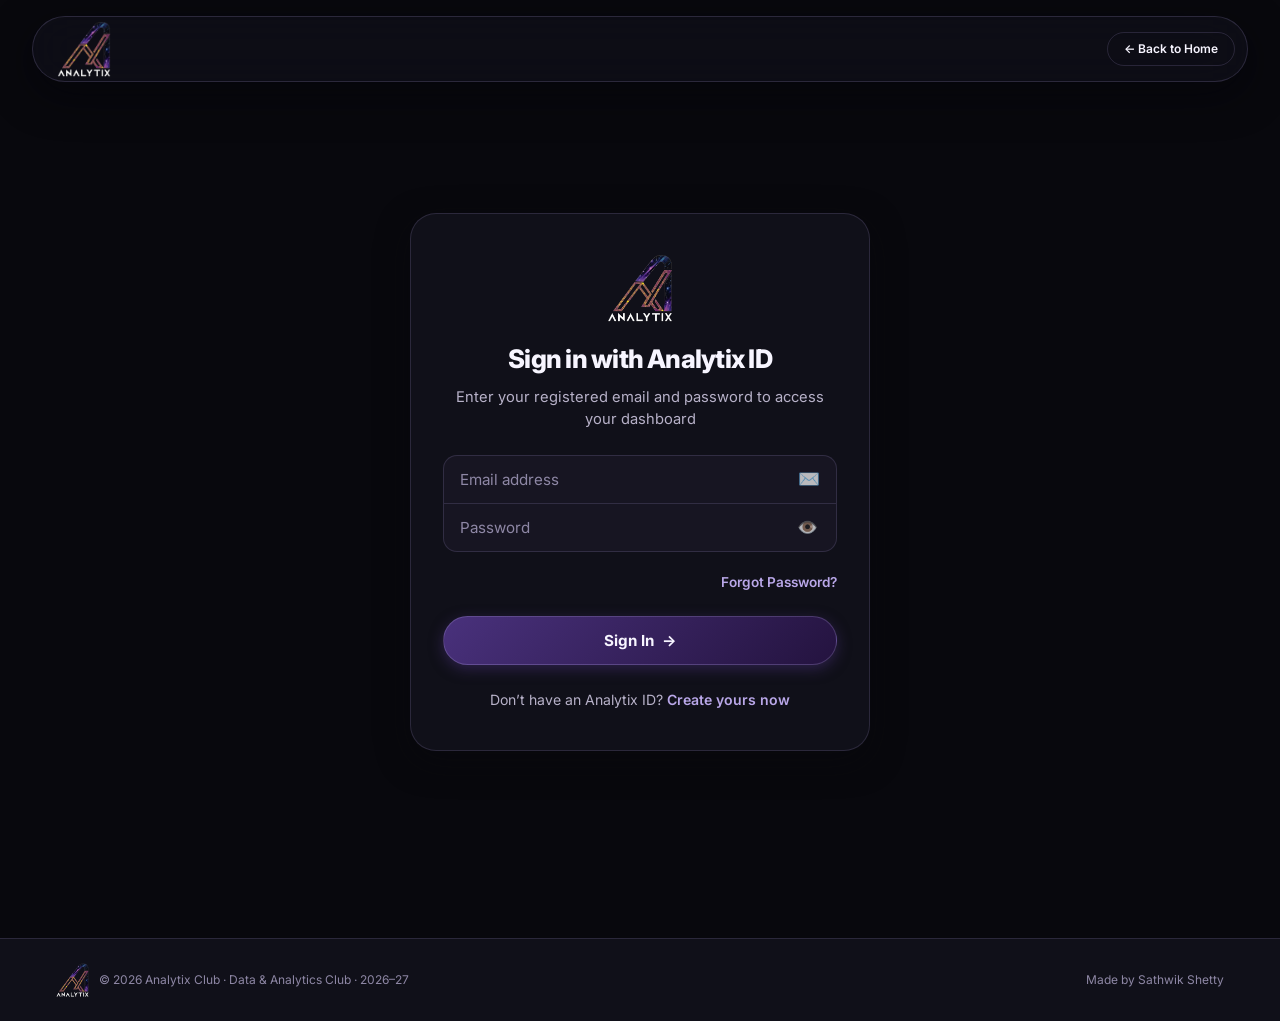
==== commit 665bf584: "Add proper database connection with WAL mode and Admin Database Explorer" ====
--- a/admin-dashboard.html
+++ b/admin-dashboard.html
@@ -72,6 +72,10 @@
               <span class="kinobi-item-icon">📢</span>
               <span class="kinobi-item-text">Club Bulletins</span>
             </a>
+            <a class="kinobi-nav-item" data-tab="database">
+              <span class="kinobi-item-icon">🗄️</span>
+              <span class="kinobi-item-text">Database Explorer</span>
+            </a>
             <a class="kinobi-nav-item" data-tab="settings">
               <span class="kinobi-item-icon">⚙️</span>
               <span class="kinobi-item-text">Club Settings</span>
@@ -138,9 +142,9 @@
         </div>
 
         <div class="kinobi-topbar-right">
-          <div class="kinobi-system-status">
-            <span class="status-dot-green"></span>
-            <span>Live Workspace</span>
+          <div class="kinobi-system-status" id="db-connection-badge" title="Live Database Status" onclick="switchKinobiTab('database')" style="cursor: pointer;">
+            <span class="status-pulse-dot" style="display:inline-block; width:8px; height:8px; border-radius:50%; background:#b9a7e8; box-shadow:0 0 8px #b9a7e8; margin-right:6px;"></span>
+            <span id="db-connection-label">SQLite: Connected</span>
           </div>
           <a href="index.html" class="kinobi-btn-outline-sm" target="_blank">
             Club Site ↗
@@ -869,6 +873,116 @@
           </div>
         </section>
 
+        <!-- ===================================================================== -->
+        <!-- 10. TAB: DATABASE EXPLORER & SYSTEM RECORDS                            -->
+        <!-- ===================================================================== -->
+        <section class="kinobi-section" id="section-database">
+          <!-- View Header -->
+          <div class="kinobi-view-header">
+            <div class="kinobi-view-title-wrap">
+              <h1 class="kinobi-view-title">DATABASE EXPLORER & LIVE RECORDS</h1>
+              <span class="kinobi-info-icon" title="Direct view and management of all database tables and rows">ⓘ</span>
+            </div>
+            <div class="kinobi-view-actions">
+              <button type="button" class="kinobi-btn-tool" onclick="loadDatabaseExplorer()">
+                🔄 REFRESH
+              </button>
+              <button type="button" class="kinobi-btn-tool" onclick="exportCurrentTable('csv')">
+                📄 EXPORT CSV
+              </button>
+              <button type="button" class="kinobi-btn-action-primary" onclick="exportEntireDatabase()">
+                ⬇️ BACKUP ENTIRE DB (JSON)
+              </button>
+            </div>
+          </div>
+
+          <!-- Database Connection Pulse Banner / Metrics Strip -->
+          <div class="kinobi-metric-strip">
+            <div class="kinobi-metric-cards-grid" style="grid-template-columns: repeat(4, 1fr); width: 100%;">
+              <div class="kinobi-metric-card">
+                <div class="metric-header-row">
+                  <div class="metric-number-title">
+                    <span class="metric-val" id="db-stat-engine" style="font-size: 1.25rem;">SQLite 3</span>
+                    <span class="metric-label">Database Engine</span>
+                  </div>
+                </div>
+                <div class="metric-delta-sub" id="db-stat-status" style="color: #b9a7e8;">● Connected (WAL Mode)</div>
+              </div>
+
+              <div class="kinobi-metric-card">
+                <div class="metric-header-row">
+                  <div class="metric-number-title">
+                    <span class="metric-val" id="db-stat-records">0</span>
+                    <span class="metric-label">Total Stored Records</span>
+                  </div>
+                </div>
+                <div class="metric-delta-sub" id="db-stat-tables">7 Core Tables</div>
+              </div>
+
+              <div class="kinobi-metric-card">
+                <div class="metric-header-row">
+                  <div class="metric-number-title">
+                    <span class="metric-val" id="db-stat-size" style="font-size: 1.25rem;">0 KB</span>
+                    <span class="metric-label">Database File Size</span>
+                  </div>
+                </div>
+                <div class="metric-delta-sub" id="db-stat-file">analytix.db</div>
+              </div>
+
+              <div class="kinobi-metric-card">
+                <div class="metric-header-row">
+                  <div class="metric-number-title">
+                    <span class="metric-val" id="db-stat-active-table" style="font-size: 1.25rem;">users</span>
+                    <span class="metric-label">Selected Table</span>
+                  </div>
+                </div>
+                <div class="metric-delta-sub" id="db-stat-table-count">0 rows loaded</div>
+              </div>
+            </div>
+          </div>
+
+          <!-- Table Switcher Pills -->
+          <div class="db-tables-nav-bar" id="db-tables-pills" style="display: flex; gap: 8px; flex-wrap: wrap; margin-top: 14px; padding-bottom: 8px;">
+            <!-- Dynamic table pills rendered here -->
+          </div>
+
+          <!-- Table Controls & Live Data Panel -->
+          <div class="kinobi-table-panel" style="margin-top: 14px;">
+            <div class="kinobi-table-toolbar">
+              <div class="toolbar-left">
+                <div class="kinobi-search-box">
+                  <span class="search-lens">🔍</span>
+                  <input type="text" id="db-search-input" class="kinobi-search-input" placeholder="Search entries in selected table..." oninput="debounceDbSearch()">
+                </div>
+                <span class="toolbar-filter-tag" id="db-active-table-badge">Table: users</span>
+              </div>
+              <div class="toolbar-right">
+                <button type="button" class="kinobi-btn-tool" onclick="exportCurrentTable('json')">
+                  { } Export JSON
+                </button>
+              </div>
+            </div>
+
+            <!-- Table Container -->
+            <div class="kinobi-table-responsive" style="max-height: 600px; overflow-y: auto;">
+              <table class="kinobi-data-table" id="db-explorer-table">
+                <thead id="db-explorer-thead">
+                  <!-- Rendered dynamically -->
+                </thead>
+                <tbody id="db-explorer-tbody">
+                  <tr><td class="kinobi-loading-cell">Loading table entries...</td></tr>
+                </tbody>
+              </table>
+            </div>
+
+            <!-- Footer summary -->
+            <div class="kinobi-panel-footer" style="padding: 12px 18px; border-top: 1px solid var(--line); display: flex; justify-content: space-between; align-items: center; font-size: 0.82rem; color: #8E87A5;">
+              <span id="db-table-summary">Showing records</span>
+              <span id="db-sync-timestamp">Last synced: Just now</span>
+            </div>
+          </div>
+        </section>
+
       </div>
     </main>
   </div>
@@ -1198,6 +1312,28 @@
     </div>
   </div>
 
+  <!-- 7. DATABASE RECORD DETAILS MODAL -->
+  <div class="kinobi-modal-backdrop" id="db-record-modal">
+    <div class="kinobi-modal-dialog" style="max-width: 680px;">
+      <div class="kinobi-modal-header">
+        <h3 class="modal-heading" id="db-record-modal-title">Database Record Inspector</h3>
+        <button type="button" class="modal-close-cross" onclick="closeKinobiModal('db-record-modal')">&times;</button>
+      </div>
+      <div class="kinobi-modal-body">
+        <div style="display: flex; justify-content: space-between; align-items: center; margin-bottom: 12px;">
+          <span style="font-size: 0.82rem; color: #8E87A5;" id="db-record-meta-info">Record details</span>
+          <button type="button" class="kinobi-btn-tool" onclick="copyRecordJson()" style="font-size: 0.78rem;">
+            📋 Copy JSON
+          </button>
+        </div>
+        <pre id="db-record-json-view" style="background: #08080D; border: 1px solid rgba(185,167,232,0.2); border-radius: 8px; padding: 14px; font-family: monospace; font-size: 0.82rem; color: #F7F5FF; max-height: 420px; overflow: auto; white-space: pre-wrap; word-break: break-all; margin: 0;"></pre>
+      </div>
+      <div class="kinobi-modal-footer">
+        <button type="button" class="kinobi-btn-cancel" onclick="closeKinobiModal('db-record-modal')">Close</button>
+      </div>
+    </div>
+  </div>
+
   <!-- Scripts -->
   <script src="js/api.js"></script>
   <script src="js/auth.js"></script>
--- a/css/style.css
+++ b/css/style.css
@@ -113,36 +113,8 @@
 }
 
 html[data-theme="light"] .header-pill {
-  background-color: rgba(255, 255, 255, 0.90);
-  border-color: rgba(73, 49, 124, 0.18);
-  box-shadow: 0 10px 30px rgba(36, 19, 63, 0.10);
-}
-
-html[data-theme="light"] .nav-center-pill {
-  background: rgba(239, 235, 249, 0.85);
-  border-color: rgba(73, 49, 124, 0.16);
-  box-shadow: inset 0 1px 1px rgba(0, 0, 0, 0.05), 0 2px 8px rgba(73, 49, 124, 0.08);
-}
-
-html[data-theme="light"] .nav-pill-link {
-  color: #5C3E9C;
-}
-
-html[data-theme="light"] .nav-pill-link:hover {
-  color: #24133F;
-  background: rgba(73, 49, 124, 0.10);
-}
-
-html[data-theme="light"] .nav-pill-link.active {
-  color: #FFFFFF;
-  background: #24133F;
-  border-color: #382362;
-  box-shadow: 0 2px 8px rgba(73, 49, 124, 0.25);
-}
-
-html[data-theme="light"] .nav-cta-glow {
-  background: linear-gradient(135deg, #5C3E9C 0%, #382362 100%);
-  box-shadow: 0 4px 16px rgba(92, 62, 156, 0.40);
+  background-color: rgba(255, 255, 255, 0.92);
+  box-shadow: 0 8px 28px rgba(36, 19, 63, 0.08);
 }
 
 html[data-theme="light"] .nav-toggle-btn {
@@ -262,20 +234,19 @@
 }
 
 /* =============================================================================
-   1. FLOATING CURVY PILL HEADER BAR
+   1. STICKY FLOATING GLASS PILL NAVBAR (Reference Pill Layout)
    ============================================================================= */
 .header-wrapper {
   position: sticky;
   top: 0;
   z-index: 50;
   width: 100%;
-  padding: 12px 14px 0 14px;
-  pointer-events: none;
+  padding: 14px 16px 0 16px;
 }
 
 @media (min-width: 640px) {
   .header-wrapper {
-    padding: 16px 20px 0 20px;
+    padding: 16px 32px 0 32px;
   }
 }
 
@@ -284,134 +255,153 @@
   margin-left: auto;
   margin-right: auto;
   width: 100%;
-  max-width: 1120px;
-  pointer-events: auto;
+  max-width: 1280px;
 }
 
 .header-pill {
   display: flex;
-  height: 64px;
+  height: 62px;
   width: 100%;
   align-items: center;
   justify-content: space-between;
   border-radius: var(--radius-full);
-  border: 1px solid rgba(185, 167, 232, 0.20);
-  background-color: rgba(16, 16, 25, 0.88);
-  padding-left: 18px;
-  padding-right: 14px;
-  box-shadow: 0 12px 36px rgba(4, 4, 10, 0.55), inset 0 1px 1px rgba(255, 255, 255, 0.08);
-  backdrop-filter: blur(20px);
-  -webkit-backdrop-filter: blur(20px);
-  transition: border-color var(--transition-fast), box-shadow var(--transition-fast);
+  border: 1px solid rgba(185, 167, 232, 0.18);
+  background-color: rgba(16, 16, 25, 0.72);
+  padding: 0 10px 0 20px;
+  box-shadow: 0 12px 40px rgba(4, 4, 10, 0.55);
+  backdrop-filter: blur(24px);
+  -webkit-backdrop-filter: blur(24px);
+  transition: border-color var(--transition-fast), box-shadow var(--transition-fast), background-color var(--transition-fast);
 }
 
 .header-pill:hover {
-  border-color: rgba(185, 167, 232, 0.38);
-  box-shadow: 0 14px 40px rgba(4, 4, 10, 0.65), 0 0 24px rgba(73, 49, 124, 0.20);
+  border-color: rgba(185, 167, 232, 0.34);
 }
 
 @media (min-width: 640px) {
   .header-pill {
-    height: 70px;
-    padding-left: 22px;
-    padding-right: 18px;
-  }
-}
-
-@media (min-width: 1024px) {
-  .header-pill {
-    padding-left: 26px;
-    padding-right: 20px;
-  }
-}
-
-.brand-link {
-  display: flex;
-  height: 100%;
-  align-items: center;
-  gap: 12px;
-  flex-shrink: 0;
-  min-width: 0;
-  text-decoration: none;
-}
-
-.brand-logo-img {
-  height: 38px;
-  width: auto;
-  object-fit: contain;
-  transition: transform var(--transition-fast);
-}
-
-.brand-link:hover .brand-logo-img {
-  transform: scale(1.03);
-}
-
-@media (min-width: 640px) {
-  .brand-logo-img {
-    height: 44px;
-  }
-}
-
-/* Center Segmented Navigation (Curvy Pill with Clean Spacing & Gaps) */
+    height: 66px;
+    padding: 0 12px 0 24px;
+  }
+}
+
+html[data-theme="light"] .header-pill {
+  background-color: rgba(255, 255, 255, 0.80);
+  border-color: rgba(73, 49, 124, 0.14);
+  box-shadow: 0 10px 32px rgba(36, 19, 63, 0.08);
+}
+
+/* Center Segmented Navigation Pill */
 .nav-center-pill {
   display: none;
   align-items: center;
-  gap: 8px;
-  padding: 5px 8px;
+  gap: 4px;
+  padding: 4px;
   border-radius: var(--radius-full);
-  background: rgba(23, 21, 34, 0.65);
-  border: 1px solid rgba(185, 167, 232, 0.20);
-  backdrop-filter: blur(14px);
-  -webkit-backdrop-filter: blur(14px);
-  box-shadow: inset 0 1px 1px rgba(255, 255, 255, 0.05), 0 4px 16px rgba(0, 0, 0, 0.35);
-}
-
-@media (min-width: 1024px) {
+  background: rgba(255, 255, 255, 0.04);
+  border: 1px solid rgba(185, 167, 232, 0.14);
+}
+
+@media (min-width: 900px) {
   .nav-center-pill {
-    display: flex;
-  }
+    display: inline-flex;
+  }
+  .header-pill:has(.nav-center-pill) .nav-toggle-btn {
+    display: none;
+  }
+}
+
+html[data-theme="light"] .nav-center-pill {
+  background: rgba(73, 49, 124, 0.05);
+  border-color: rgba(73, 49, 124, 0.12);
 }
 
 .nav-pill-link {
   display: inline-flex;
   align-items: center;
   justify-content: center;
-  padding: 7px 18px;
-  font-size: 11.5px;
-  font-weight: 600;
+  padding: 7px 15px;
+  border-radius: var(--radius-full);
+  font-size: 11px;
+  font-weight: 700;
   letter-spacing: 0.08em;
   text-transform: uppercase;
   color: var(--text-secondary);
+  text-decoration: none;
+  transition: background-color 0.2s ease, color 0.2s ease, box-shadow 0.2s ease;
+}
+
+.nav-pill-link:hover {
+  color: var(--text);
+  background: rgba(185, 167, 232, 0.10);
+}
+
+.nav-pill-link.active {
+  background: #F7F5FF;
+  color: #08080D;
+  box-shadow: 0 2px 10px rgba(247, 245, 255, 0.22);
+}
+
+html[data-theme="light"] .nav-pill-link.active {
+  background: #111118;
+  color: #FFFFFF;
+  box-shadow: 0 4px 12px rgba(17, 17, 24, 0.20);
+}
+
+/* Vibrant Violet Glow CTA Pill */
+.nav-cta-glow {
+  display: inline-flex;
+  align-items: center;
+  gap: 6px;
+  padding: 9px 18px;
   border-radius: var(--radius-full);
+  font-size: 11px;
+  font-weight: 800;
+  letter-spacing: 0.07em;
+  text-transform: uppercase;
+  color: #FFFFFF;
+  background: linear-gradient(135deg, #6d28d9 0%, #7c3aed 50%, #49317C 100%);
+  box-shadow: 0 0 22px rgba(124, 58, 237, 0.55), 0 4px 12px rgba(73, 49, 124, 0.45);
+  border: 1px solid rgba(185, 167, 232, 0.35);
   text-decoration: none;
-  transition: all var(--transition-fast);
-  white-space: nowrap;
-}
-
-.nav-pill-link:hover {
-  color: #FFFFFF;
-  background: rgba(185, 167, 232, 0.12);
-}
-
-.nav-pill-link.active {
-  color: #FFFFFF;
-  background: #08080D;
-  font-weight: 700;
-  border: 1px solid rgba(185, 167, 232, 0.32);
-  box-shadow: 0 2px 8px rgba(0, 0, 0, 0.5), inset 0 1px 0 rgba(255, 255, 255, 0.12);
+  transition: transform 0.18s ease, box-shadow 0.18s ease;
+}
+
+.nav-cta-glow:hover {
+  transform: translateY(-1px);
+  box-shadow: 0 0 28px rgba(124, 58, 237, 0.75), 0 6px 16px rgba(73, 49, 124, 0.55);
+}
+
+.brand-link {
+  display: flex;
+  height: 100%;
+  align-items: center;
+  gap: 12px;
+  min-width: 0;
+}
+
+.brand-logo-img {
+  height: 48px;
+  width: auto;
+  object-fit: contain;
+}
+
+@media (min-width: 640px) {
+  .brand-logo-img {
+    height: 56px;
+  }
 }
 
 .header-right {
   display: flex;
   align-items: center;
   gap: 12px;
-  flex-shrink: 0;
 }
 
 .header-auth-pills {
   display: none;
   align-items: center;
-  gap: 10px;
+  gap: 8px;
 }
 
 .header-auth-pills:has(.apple-account-menu) {
@@ -422,34 +412,6 @@
   .header-auth-pills {
     display: flex;
   }
-}
-
-/* Glowing Electric Purple Action Button (Like GET IN TOUCH in reference) */
-.nav-cta-glow {
-  display: inline-flex;
-  align-items: center;
-  gap: 6px;
-  padding: 8px 18px;
-  border-radius: var(--radius-full);
-  background: linear-gradient(135deg, #7928CA 0%, #4C1D95 100%);
-  color: #FFFFFF;
-  font-size: 12px;
-  font-weight: 700;
-  letter-spacing: 0.05em;
-  text-transform: uppercase;
-  border: 1px solid rgba(255, 255, 255, 0.22);
-  box-shadow: 0 4px 18px rgba(121, 40, 202, 0.55), 0 0 12px rgba(121, 40, 202, 0.35);
-  transition: all var(--transition-fast);
-  text-decoration: none;
-  white-space: nowrap;
-}
-
-.nav-cta-glow:hover {
-  background: linear-gradient(135deg, #8B5CF6 0%, #5E17EB 100%);
-  border-color: rgba(255, 255, 255, 0.45);
-  box-shadow: 0 6px 26px rgba(139, 92, 246, 0.75), 0 0 18px rgba(94, 23, 235, 0.55);
-  transform: translateY(-1px);
-  color: #FFFFFF;
 }
 
 /* Logged-in Navbar Account Pill & Dropdown */
@@ -646,12 +608,12 @@
 /* Floating Navigation Dropdown (Exact MVJCE Spec) */
 .nav-dropdown {
   position: absolute;
-  right: 0;
-  top: calc(100% + 10px);
+  right: 20px;
+  top: calc(100% + 8px);
   z-index: 60;
   width: min(260px, calc(100vw - 24px));
   overflow: hidden;
-  border-radius: var(--radius-xl);
+  border-radius: var(--radius-lg);
   border: 1px solid var(--line);
   background-color: var(--surface);
   padding: 8px;
@@ -665,13 +627,13 @@
 
 @media (min-width: 640px) {
   .nav-dropdown {
-    right: 0;
+    right: 40px;
   }
 }
 
 @media (min-width: 1024px) {
   .nav-dropdown {
-    right: 0;
+    right: 56px;
   }
 }
 
@@ -1487,7 +1449,6 @@
   font-size: 12px;
   font-weight: 600;
   border: 1px solid var(--line);
-  white-space: nowrap;
   transition: background-color var(--transition-fast), border-color var(--transition-fast);
 }
 
@@ -1650,41 +1611,6 @@
   }
 }
 
-.footer-credits {
-  display: inline-flex;
-  align-items: center;
-  justify-content: center;
-  gap: 8px;
-  font-size: 13px;
-  font-weight: 500;
-  color: var(--text-secondary);
-  text-align: center;
-}
-
-.footer-credits .credit-dot {
-  color: rgba(185, 167, 232, 0.45);
-}
-
-.footer-credits .credit-author {
-  color: var(--starlight-lavender);
-  font-weight: 700;
-  text-decoration: none;
-  transition: color var(--transition-fast), text-shadow var(--transition-fast);
-}
-
-.footer-credits .credit-author:hover {
-  color: #FFFFFF;
-  text-shadow: 0 0 12px rgba(185, 167, 232, 0.6);
-}
-
-html[data-theme="light"] .footer-credits .credit-author {
-  color: #49317C;
-}
-
-html[data-theme="light"] .footer-credits .credit-author:hover {
-  color: #24133F;
-}
-
 .footer-nav {
   display: flex;
   flex-wrap: wrap;
--- a/css/admin.css
+++ b/css/admin.css
@@ -1219,3 +1219,85 @@
     grid-template-columns: 1fr;
   }
 }
+
+/* =============================================================================
+   DATABASE EXPLORER STYLING
+   ============================================================================= */
+.db-tables-nav-bar {
+  display: flex;
+  gap: 8px;
+  flex-wrap: wrap;
+  padding: 6px 0;
+}
+
+.db-table-pill {
+  display: inline-flex;
+  align-items: center;
+  gap: 8px;
+  padding: 8px 16px;
+  border-radius: var(--radius-full);
+  background: var(--surface-card);
+  border: 1px solid var(--line);
+  color: var(--text-secondary);
+  font-size: 0.82rem;
+  font-weight: 600;
+  cursor: pointer;
+  transition: all var(--transition-fast);
+}
+
+.db-table-pill:hover {
+  background: var(--surface-raised);
+  color: var(--text);
+  border-color: rgba(185, 167, 232, 0.35);
+}
+
+.db-table-pill.active {
+  background: linear-gradient(135deg, var(--galaxy-purple), var(--deep-violet));
+  color: #FFFFFF;
+  border-color: var(--starlight-lavender);
+  box-shadow: 0 4px 16px rgba(73, 49, 124, 0.4);
+}
+
+.db-pill-count {
+  display: inline-flex;
+  align-items: center;
+  justify-content: center;
+  padding: 2px 7px;
+  border-radius: var(--radius-full);
+  background: rgba(255, 255, 255, 0.12);
+  font-size: 0.72rem;
+  font-weight: 800;
+  font-variant-numeric: tabular-nums;
+}
+
+.db-table-pill.active .db-pill-count {
+  background: rgba(255, 255, 255, 0.25);
+  color: #FFFFFF;
+}
+
+.db-action-btn {
+  padding: 4px 10px;
+  font-size: 0.76rem;
+  border-radius: 6px;
+  background: rgba(185, 167, 232, 0.12);
+  color: var(--starlight-lavender);
+  border: 1px solid rgba(185, 167, 232, 0.2);
+  cursor: pointer;
+  transition: all 0.15s;
+}
+
+.db-action-btn:hover {
+  background: rgba(185, 167, 232, 0.25);
+  color: #FFFFFF;
+}
+
+.db-action-btn.danger {
+  color: #f87171;
+  border-color: rgba(239, 68, 68, 0.25);
+  background: rgba(239, 68, 68, 0.1);
+}
+
+.db-action-btn.danger:hover {
+  background: rgba(239, 68, 68, 0.22);
+  color: #ffffff;
+}
